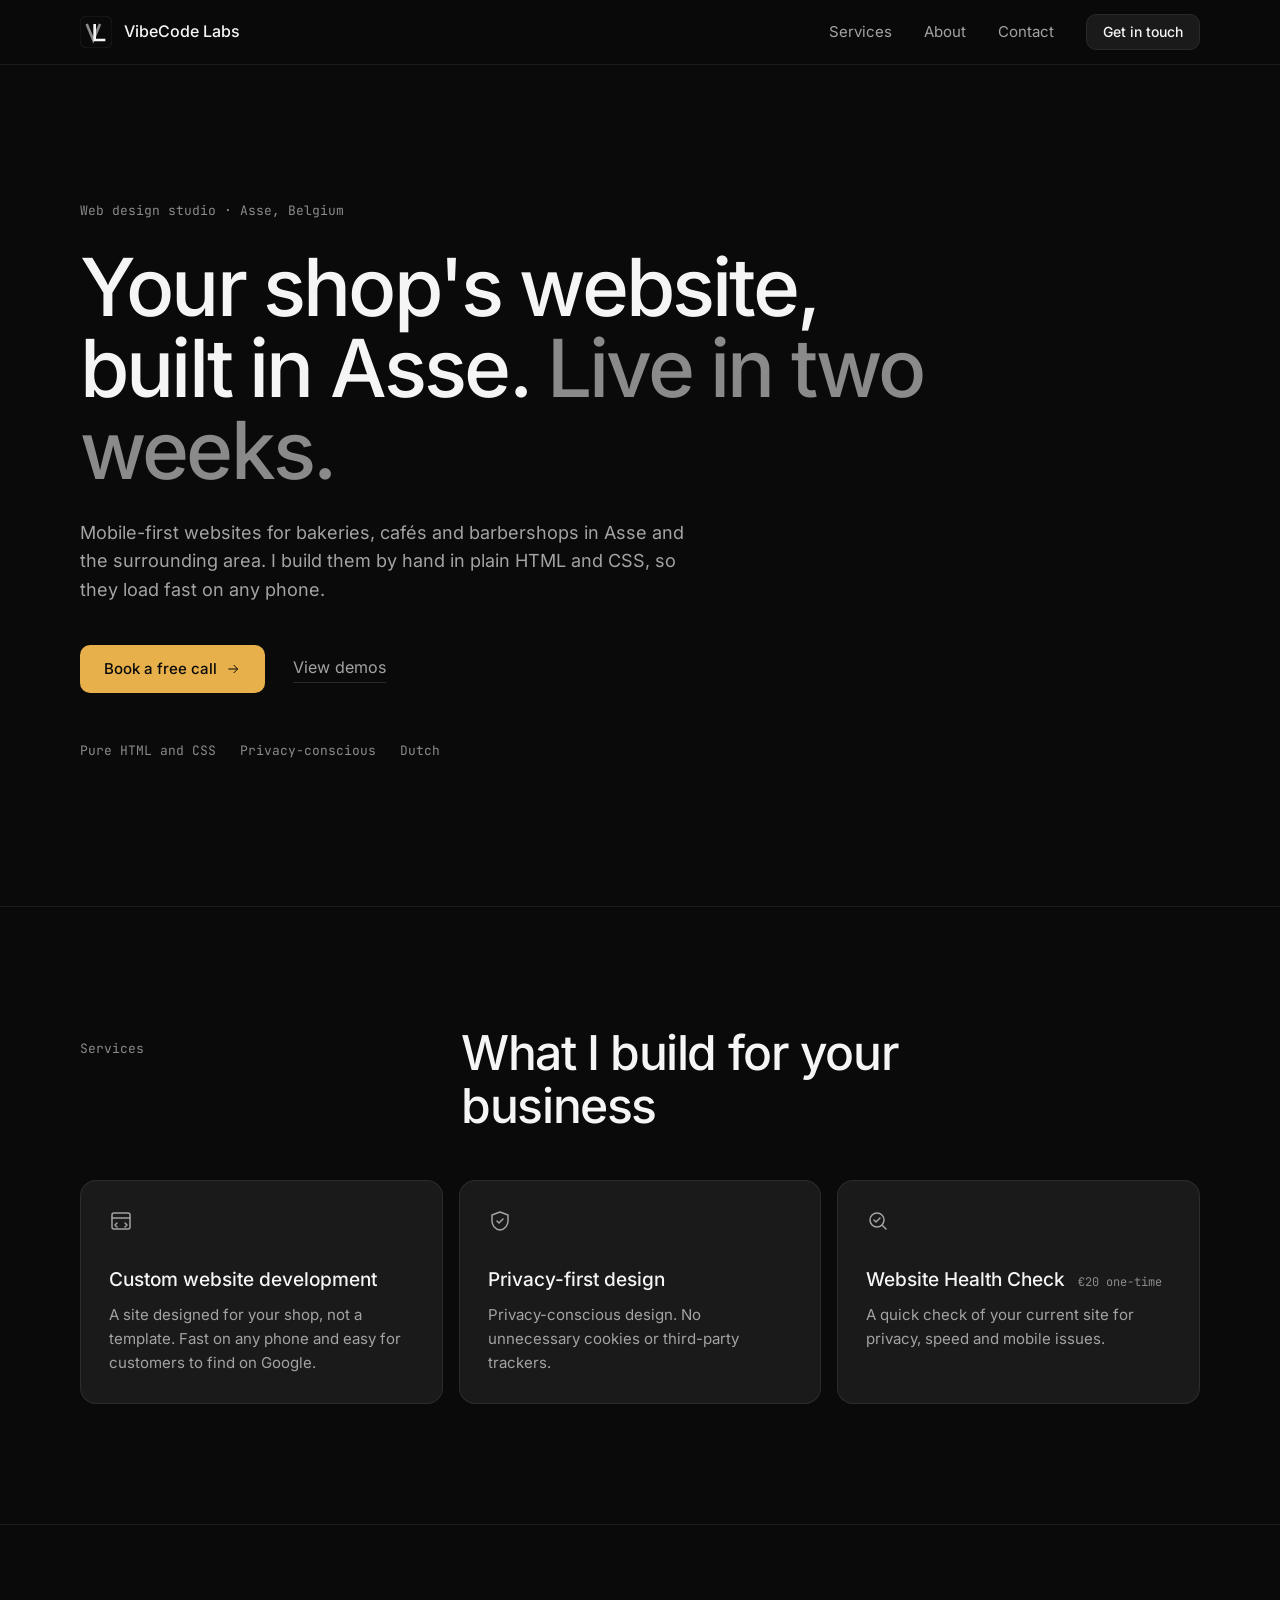
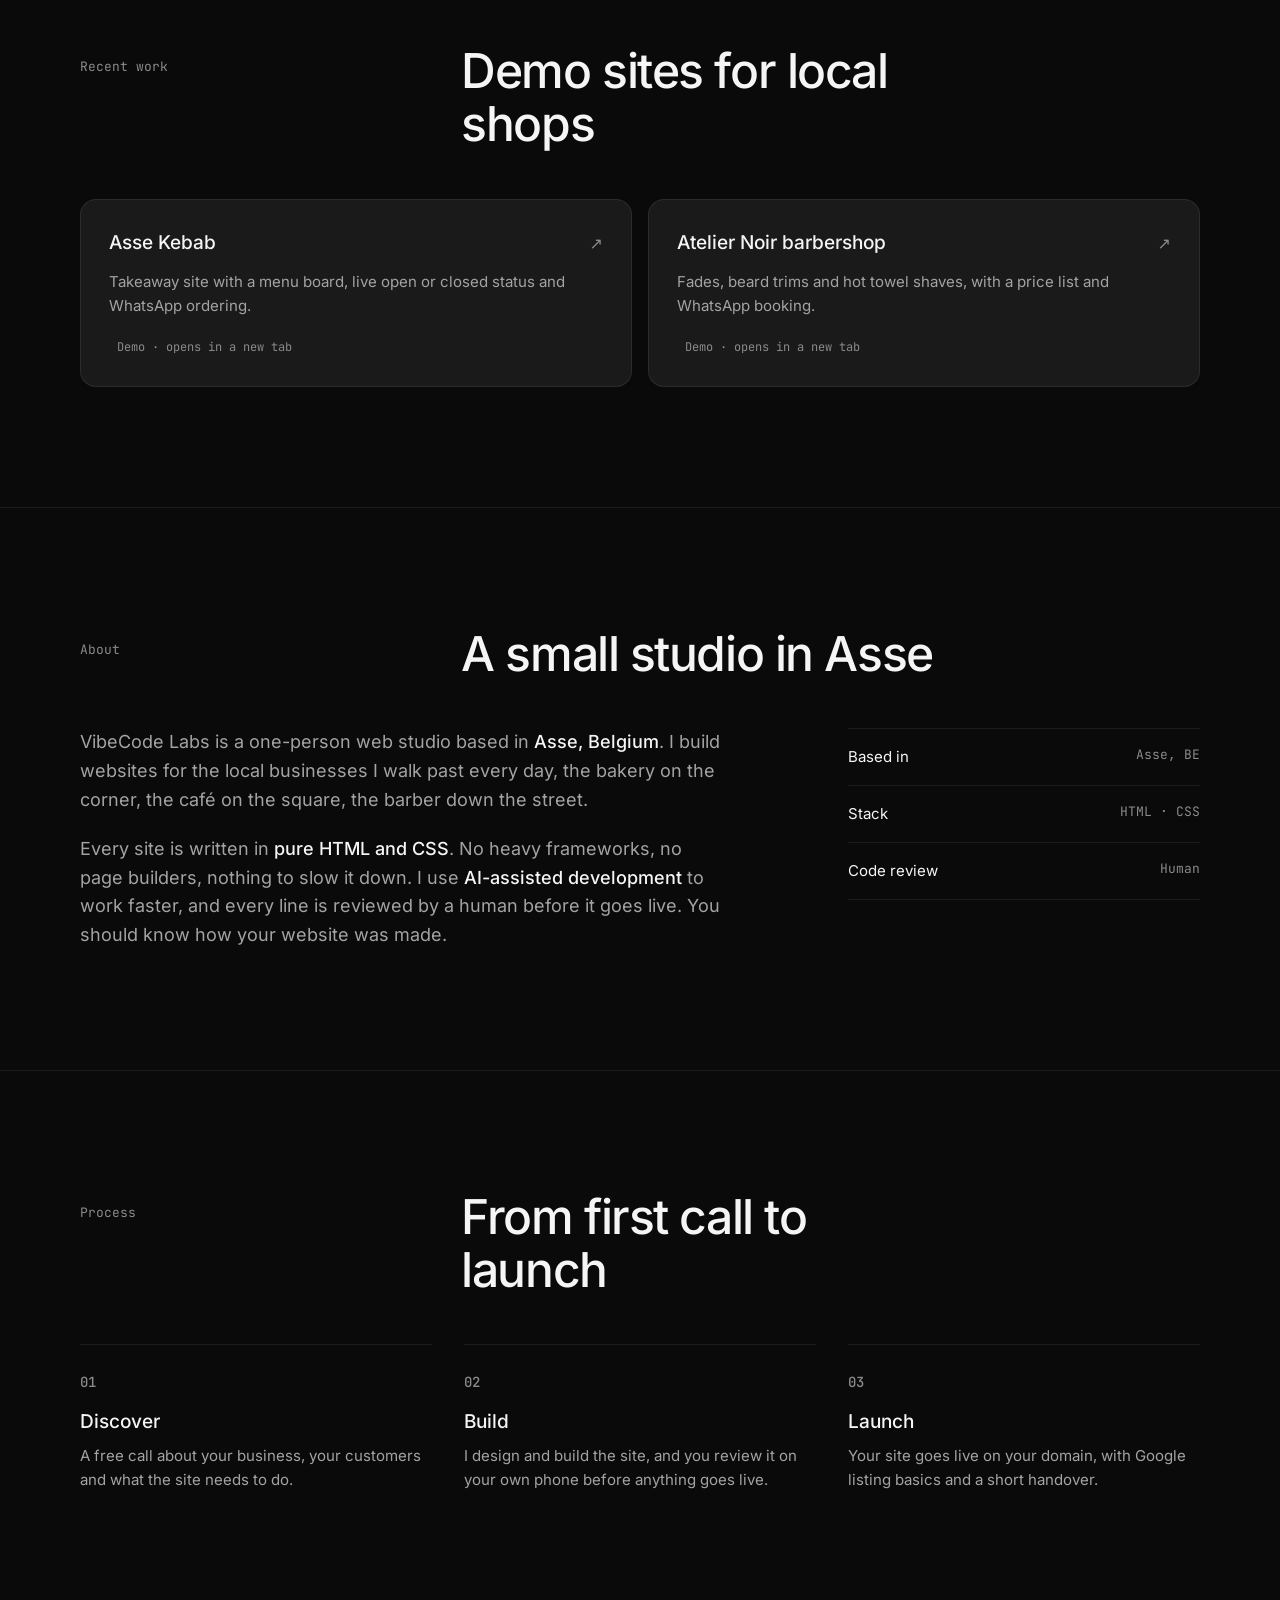
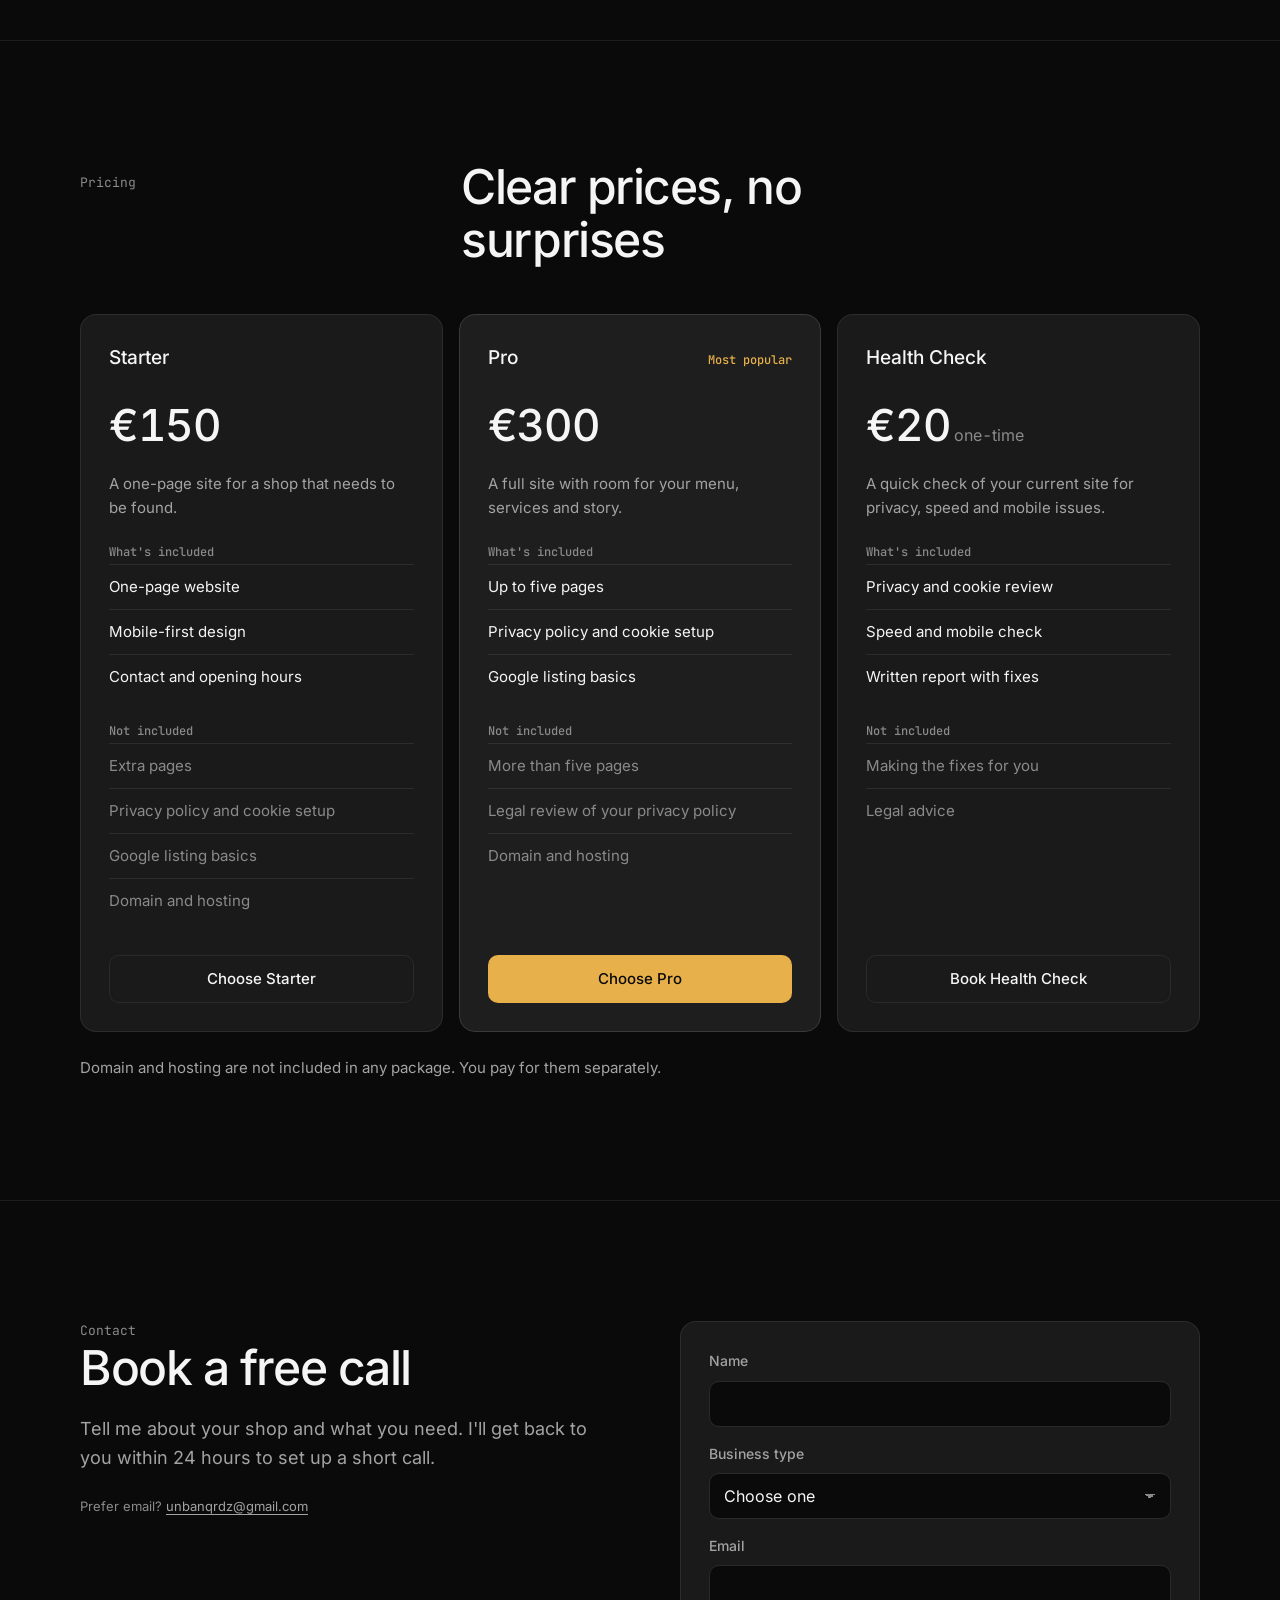
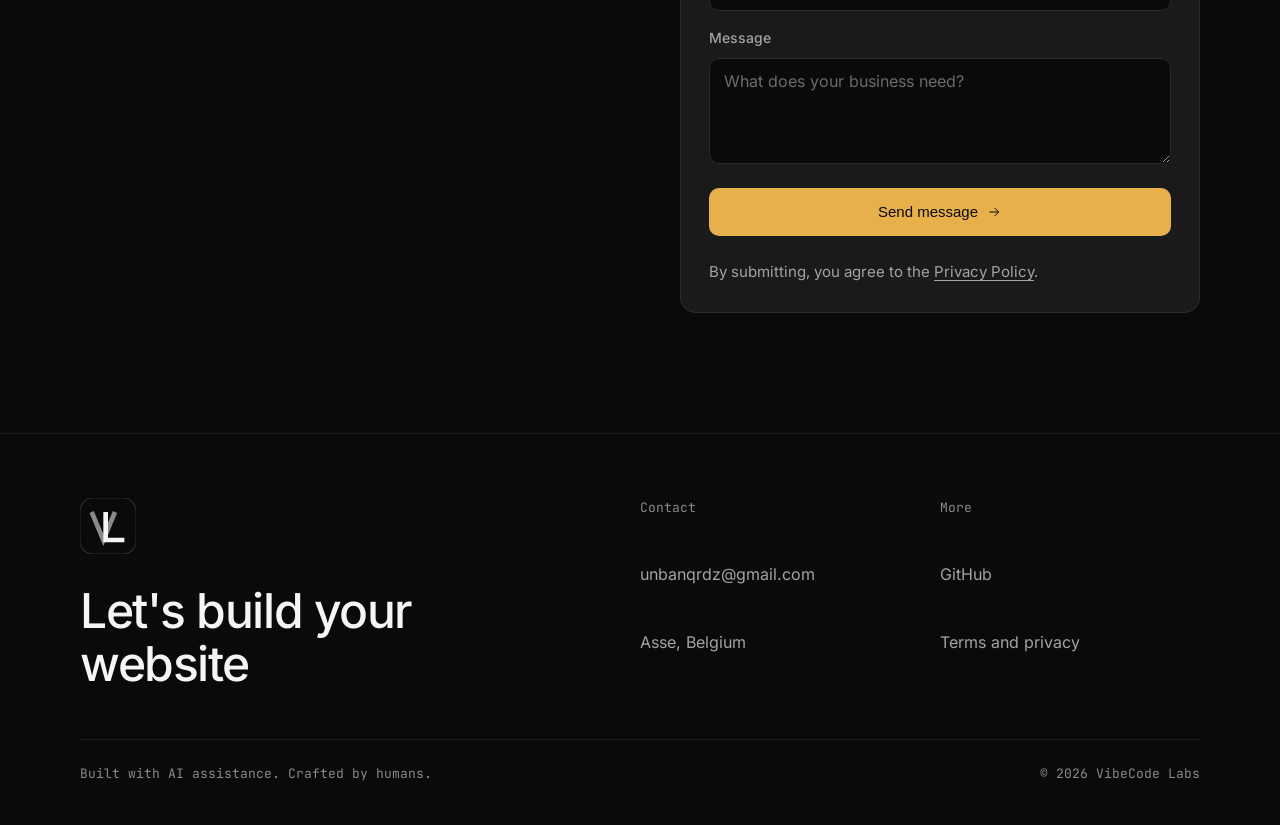
==== index.html @ 53a29058 "feat: included and not-included lists on pricing, rename audit - Starter, Pro and Health Check cards" ====
<!doctype html>
<html lang="en">
<head>
<meta charset="utf-8">
<meta name="viewport" content="width=device-width, initial-scale=1">
<title>VibeCode Labs · Fast websites for local businesses in Asse</title>
<meta name="description" content="Web design studio in Asse, Belgium. Fast, mobile-first, privacy-friendly websites for bakeries, cafés and barbershops.">
<meta property="og:type" content="website">
<meta property="og:title" content="VibeCode Labs · Fast websites for local businesses">
<meta property="og:description" content="Fast, mobile-first websites for local businesses in Asse and the surrounding area.">
<meta property="og:url" content="https://qrdz0.github.io/VibeCode-Labs/">
<meta property="og:locale" content="en_BE">
<meta name="theme-color" content="#0a0a0a">
<link rel="icon" href="data:image/svg+xml,%3Csvg xmlns='http://www.w3.org/2000/svg' viewBox='0 0 48 48'%3E%3Crect width='48' height='48' rx='10' fill='%230a0a0a'/%3E%3Cpath d='M10 12l10 24 10-24' fill='none' stroke='%238a8a8a' stroke-width='4'/%3E%3Cpath d='M22 12v24h16' fill='none' stroke='%23f5f5f5' stroke-width='4'/%3E%3C/svg%3E">
<link rel="preload" href="fonts/inter-latin.woff2" as="font" type="font/woff2" crossorigin>
<style>
/* Self-hosted so no visitor IPs go to Google; both are variable fonts, Latin subset only */
@font-face { font-family: "Inter"; font-weight: 100 900; font-display: swap; src: url(fonts/inter-latin.woff2) format("woff2"); }
@font-face { font-family: "JetBrains Mono"; font-weight: 100 800; font-display: swap; src: url(fonts/jetbrains-mono-latin.woff2) format("woff2"); }
:root {
  --black: #0a0a0a;
  --g1: #1a1a1a;
  --g2: #2a2a2a;
  --text: #f5f5f5;
  --text-2: #a3a3a3;
  --muted: #8a8a8a;
  --line: rgba(245, 245, 245, .08);
  --accent: #e8b04a;
  --ease: cubic-bezier(.2, 0, 0, 1);
  --mono: "JetBrains Mono", ui-monospace, monospace;
}
* { box-sizing: border-box; margin: 0; }
html { scroll-behavior: smooth; scroll-padding-top: 72px; }
body { background: var(--black); color: var(--text); font: 400 16px/1.6 "Inter", system-ui, sans-serif; -webkit-font-smoothing: antialiased; }
a { color: inherit; text-decoration: none; }
:focus-visible { outline: 2px solid var(--accent); outline-offset: 3px; border-radius: 6px; }
.wrap { max-width: 1200px; margin: 0 auto; padding: 0 20px; }
.mono { font-family: var(--mono); font-size: 13px; color: var(--muted); }

/* Nav */
.nav { position: sticky; top: 0; z-index: 10; background: rgba(10,10,10,.85); backdrop-filter: blur(12px); border-bottom: 1px solid var(--line); }
.nav-inner { display: flex; align-items: center; justify-content: space-between; height: 64px; }
.brand { display: flex; align-items: center; gap: 12px; font-weight: 500; }
.nav-links { display: flex; align-items: center; gap: 32px; }
.nav-links a:not(.btn) { display: none; color: var(--text-2); font-size: 15px; transition: color 150ms var(--ease); }
.nav-links a:not(.btn):hover { color: var(--text); }

/* Buttons */
.btn { display: inline-flex; align-items: center; gap: 8px; height: 48px; padding: 0 24px; border-radius: 10px; font-weight: 500; font-size: 15px; transition: background-color 150ms var(--ease), border-color 150ms var(--ease), transform 100ms var(--ease); }
.btn:active { transform: scale(.98); }
.btn-primary { background: var(--accent); color: var(--black); }
.btn-primary:hover { background: #f0c26a; }
.btn-ghost { height: 36px; padding: 0 16px; font-size: 14px; border: 1px solid var(--g2); background: var(--g1); }
.btn-ghost:hover { border-color: #444; }

/* Hero */
.hero { padding: 96px 0 104px; }
.eyebrow { margin-bottom: 24px; }
h1 { font-size: clamp(40px, 7vw, 80px); line-height: 1.02; font-weight: 500; letter-spacing: -.035em; max-width: 17ch; }
h1 span { color: var(--muted); }
.lead { margin: 28px 0 40px; max-width: 34em; font-size: 18px; color: var(--text-2); }
.actions { display: flex; flex-wrap: wrap; align-items: center; gap: 16px 28px; margin-bottom: 48px; }
.link { color: var(--text-2); border-bottom: 1px solid var(--g2); padding-bottom: 2px; transition: color 150ms var(--ease), border-color 150ms var(--ease); }
.link:hover { color: var(--text); border-color: var(--text-2); }
.hero-meta { display: flex; flex-wrap: wrap; gap: 8px 24px; }

/* Contact */
.contact { display: grid; gap: 48px; align-items: start; }
.contact .lead { margin: 20px 0 24px; }
.form { display: grid; gap: 16px; }
/* Spam trap: bots fill it, Formspree drops those submissions */
.hp { position: absolute; left: -9999px; width: 1px; height: 1px; opacity: 0; }
.form-note { font-size: 13px; color: var(--muted); }
.form-note a { color: var(--text-2); text-decoration: underline; text-underline-offset: 3px; }
.form-error { font-size: 14px; color: #f08a80; }
.form-error a { text-decoration: underline; text-underline-offset: 3px; }
.sent { font-size: 18px; font-weight: 500; color: #6fcf8a; }
.sent + p { margin-top: 8px; }
.form label { display: grid; gap: 8px; font-size: 14px; font-weight: 500; color: var(--text-2); }
.form input, .form select, .form textarea { width: 100%; font: 400 16px "Inter", system-ui, sans-serif; color: var(--text); background: var(--black); border: 1px solid var(--g2); border-radius: 10px; padding: 12px 14px; transition: border-color 150ms var(--ease); }
.form textarea { resize: vertical; }
.form select { appearance: none; background-image: linear-gradient(45deg, transparent 50%, var(--muted) 50%), linear-gradient(135deg, var(--muted) 50%, transparent 50%); background-position: calc(100% - 20px) 50%, calc(100% - 15px) 50%; background-size: 5px 5px; background-repeat: no-repeat; }
.form ::placeholder { color: #6b6b6b; }
.form input:focus, .form select:focus, .form textarea:focus { outline: none; border-color: var(--accent); }
.form .btn { justify-content: center; margin-top: 8px; border: 0; cursor: pointer; }

/* Work */
.work { display: grid; gap: 16px; }
.work a { display: grid; gap: 4px; }
.work a:hover .arrow { transform: translate(2px, -2px); }
.work .arrow { transition: transform 150ms var(--ease); color: var(--muted); }
.work-top { display: flex; justify-content: space-between; align-items: baseline; }
.work-meta { margin: 16px 0 0; }
.hero { border-top: 0; }
.foot-title { margin-top: 24px; }

/* Sections */
section { border-top: 1px solid var(--line); }
.section { padding: 88px 0; }
.head { display: grid; gap: 12px; margin-bottom: 48px; }
h2 { font-size: clamp(32px, 5vw, 48px); line-height: 1.1; font-weight: 500; letter-spacing: -.03em; max-width: 16ch; }
h3 { font-size: 19px; font-weight: 500; }

/* Cards */
.grid { display: grid; gap: 16px; }
.card { background: var(--g1); border: 1px solid var(--line); border-radius: 16px; padding: 28px; transition: border-color 200ms var(--ease), background-color 200ms var(--ease); }
.card:not(.form):hover { border-color: var(--g2); background: #1e1e1e; }
.card > svg { color: var(--text-2); margin-bottom: 24px; }
.card p { color: var(--text-2); margin-top: 8px; font-size: 15px; }
.tag { font-family: var(--mono); font-size: 12px; color: var(--muted); margin-left: 8px; font-weight: 400; }

/* About */
.about { display: grid; gap: 32px; }
.about p { color: var(--text-2); font-size: 18px; max-width: 36em; }
.about p + p { margin-top: 20px; }
.about strong { color: var(--text); font-weight: 500; }
.facts { list-style: none; padding: 0; border-top: 1px solid var(--line); align-self: start; }
.facts li { display: flex; justify-content: space-between; gap: 16px; padding: 16px 0; border-bottom: 1px solid var(--line); font-size: 15px; }

/* Process */
.steps { list-style: none; padding: 0; display: grid; gap: 0; counter-reset: s; }
.steps li { counter-increment: s; display: grid; grid-template-columns: 56px 1fr; gap: 16px; padding: 28px 0; border-top: 1px solid var(--line); }
.steps li::before { content: "0" counter(s); font: 500 14px var(--mono); color: var(--muted); padding-top: 4px; }
.steps p { color: var(--text-2); margin-top: 6px; font-size: 15px; }

/* Pricing */
.price { display: flex; flex-direction: column; }
.price .amount { color: var(--text); font-size: 44px; font-weight: 500; letter-spacing: -.03em; margin: 16px 0 4px; font-variant-numeric: tabular-nums; }
.price .amount small { font-size: 16px; font-weight: 400; color: var(--muted); letter-spacing: 0; }
.price ul { list-style: none; padding: 0; margin: 0; }
.price li { padding: 10px 0; border-top: 1px solid var(--line); font-size: 15px; color: var(--text-2); }
.price .list-label { margin: 24px 0 4px; font: 500 12px var(--mono); color: var(--muted); }
.price .inc li { color: var(--text); }
.price .exc { flex: 1; margin-bottom: 32px; }
.price .exc li { color: var(--muted); }
.price-note { margin-top: 24px; font-size: 15px; color: var(--text-2); }
.price .btn { justify-content: center; }
.price.featured { border-color: #3a3a3a; background: #1e1e1e; }
.badge { font: 500 12px var(--mono); color: var(--accent); }
.price-top { display: flex; justify-content: space-between; align-items: baseline; }
.btn-plain { border: 1px solid var(--g2); }
.btn-plain:hover { border-color: #444; }

/* Footer */
footer { border-top: 1px solid var(--line); padding: 64px 0 40px; }
.foot { display: grid; gap: 40px; }
.foot-links { display: grid; gap: 8px; color: var(--text-2); }
.foot-links a:hover { color: var(--text); }
.credit { margin-top: 48px; padding-top: 24px; border-top: 1px solid var(--line); display: flex; flex-wrap: wrap; justify-content: space-between; gap: 8px; }

/* Scroll fade: only hides content when JS is running */
.js .reveal { opacity: 0; transform: translateY(12px); transition: opacity 600ms var(--ease), transform 600ms var(--ease); }
.js .reveal.in { opacity: 1; transform: none; }
@media (prefers-reduced-motion: reduce) {
  html { scroll-behavior: auto; }
  .js .reveal { opacity: 1; transform: none; transition: none; }
}

@media (min-width: 768px) {
  .wrap { padding: 0 40px; }
  .nav-links a:not(.btn) { display: inline; }
  .hero { padding: 136px 0 144px; }
  .section { padding: 120px 0; }
  .head { grid-template-columns: 1fr 2fr; align-items: end; }
  .head .mono { align-self: start; padding-top: 12px; }
  .grid-3 { grid-template-columns: repeat(3, 1fr); }
  .work { grid-template-columns: 1fr 1fr; }
  .about { grid-template-columns: 2fr 1fr; gap: 64px; }
  .steps { grid-template-columns: repeat(3, 1fr); gap: 32px; }
  .steps li { grid-template-columns: 1fr; padding-top: 24px; }
  .foot { grid-template-columns: 2fr 1fr 1fr; }
  .contact { grid-template-columns: 1fr 1fr; gap: 80px; }
}
</style>
<script>document.documentElement.classList.add('js');</script>
</head>
<body>
<svg width="0" height="0" style="position:absolute" aria-hidden="true">
  <!-- VL monogram: grey V, off-white L sharing the V's right stroke base -->
  <symbol id="vl" viewBox="0 0 48 48">
    <rect width="48" height="48" rx="11" fill="#0a0a0a" stroke="#2a2a2a"/>
    <path d="M10 12 20 36 30 12" fill="none" stroke="#8a8a8a" stroke-width="4" stroke-linejoin="miter"/>
    <path d="M22 12V36H38" fill="none" stroke="#f5f5f5" stroke-width="4" stroke-linejoin="miter"/>
  </symbol>
</svg>

<header class="nav">
  <div class="wrap nav-inner">
    <a class="brand" href="#top" aria-label="VibeCode Labs, back to top">
      <svg width="32" height="32" aria-hidden="true"><use href="#vl"/></svg>
      VibeCode Labs
    </a>
    <nav class="nav-links" aria-label="Main">
      <a href="#services">Services</a>
      <a href="#about">About</a>
      <a href="#start">Contact</a>
      <a class="btn btn-ghost" href="#start">Get in touch</a>
    </nav>
  </div>
</header>

<main id="top">
  <section class="hero">
    <div class="wrap">
      <p class="mono eyebrow reveal">Web design studio · Asse, Belgium</p>
      <h1 class="reveal">Your shop's website, built in Asse. <span>Live in two weeks.</span></h1>
      <p class="lead reveal">Mobile-first websites for bakeries, cafés and barbershops in Asse and the surrounding area. I build them by hand in plain HTML and CSS, so they load fast on any phone.</p>
      <div class="actions reveal">
        <a class="btn btn-primary" href="#start">Book a free call
          <svg width="16" height="16" viewBox="0 0 24 24" fill="none" stroke="currentColor" stroke-width="1.5" aria-hidden="true"><path d="M5 12h14M13 6l6 6-6 6"/></svg>
        </a>
        <a class="link" href="#work">View demos</a>
      </div>
      <div class="hero-meta mono reveal">
        <span>Pure HTML and CSS</span><span>Privacy-conscious</span><span>Dutch</span>
      </div>
    </div>
  </section>

  <section id="services" class="section">
    <div class="wrap">
      <div class="head reveal"><p class="mono">Services</p><h2>What I build for your business</h2></div>
      <div class="grid grid-3">
        <article class="card reveal">
          <svg width="24" height="24" viewBox="0 0 24 24" fill="none" stroke="currentColor" stroke-width="1.5" stroke-linecap="round" stroke-linejoin="round" aria-hidden="true"><rect x="3" y="4" width="18" height="16" rx="2"/><path d="M3 9h18M8 14l-2 2 2 2M16 14l2 2-2 2"/></svg>
          <h3>Custom website development</h3>
          <p>A site designed for your shop, not a template. Fast on any phone and easy for customers to find on Google.</p>
        </article>
        <article class="card reveal">
          <svg width="24" height="24" viewBox="0 0 24 24" fill="none" stroke="currentColor" stroke-width="1.5" stroke-linecap="round" stroke-linejoin="round" aria-hidden="true"><path d="M12 3 4 6v6c0 4.5 3.4 8.3 8 9 4.6-.7 8-4.5 8-9V6l-8-3Z"/><path d="m9 12 2 2 4-4"/></svg>
          <h3>Privacy-first design</h3>
          <p>Privacy-conscious design. No unnecessary cookies or third-party trackers.</p>
        </article>
        <article class="card reveal">
          <svg width="24" height="24" viewBox="0 0 24 24" fill="none" stroke="currentColor" stroke-width="1.5" stroke-linecap="round" stroke-linejoin="round" aria-hidden="true"><circle cx="11" cy="11" r="7"/><path d="m20 20-4-4M8 11l2 2 4-4"/></svg>
          <h3>Website Health Check <span class="tag">€20 one-time</span></h3>
          <p>A quick check of your current site for privacy, speed and mobile issues.</p>
        </article>
      </div>
    </div>
  </section>

  <section id="work" class="section">
    <div class="wrap">
      <div class="head reveal"><p class="mono">Recent work</p><h2>Demo sites for local shops</h2></div>
      <div class="work">
        <a class="card reveal" href="demos/Asse-Kebab/" target="_blank" rel="noopener">
          <div class="work-top"><h3>Asse Kebab</h3><span class="arrow" aria-hidden="true">↗</span></div>
          <p>Takeaway site with a menu board, live open or closed status and WhatsApp ordering.</p>
          <span class="tag work-meta">Demo · opens in a new tab</span>
        </a>
        <a class="card reveal" href="demos/Demo-Barbershop/" target="_blank" rel="noopener">
          <div class="work-top"><h3>Atelier Noir barbershop</h3><span class="arrow" aria-hidden="true">↗</span></div>
          <p>Fades, beard trims and hot towel shaves, with a price list and WhatsApp booking.</p>
          <span class="tag work-meta">Demo · opens in a new tab</span>
        </a>
      </div>
    </div>
  </section>

  <section id="about" class="section">
    <div class="wrap">
      <div class="head reveal"><p class="mono">About</p><h2>A small studio in Asse</h2></div>
      <div class="about">
        <div class="reveal">
          <p>VibeCode Labs is a one-person web studio based in <strong>Asse, Belgium</strong>. I build websites for the local businesses I walk past every day, the bakery on the corner, the café on the square, the barber down the street.</p>
          <p>Every site is written in <strong>pure HTML and CSS</strong>. No heavy frameworks, no page builders, nothing to slow it down. I use <strong>AI-assisted development</strong> to work faster, and every line is reviewed by a human before it goes live. You should know how your website was made.</p>
        </div>
        <ul class="facts reveal">
          <li><span>Based in</span><span class="mono">Asse, BE</span></li>
          <li><span>Stack</span><span class="mono">HTML · CSS</span></li>
          <li><span>Code review</span><span class="mono">Human</span></li>
        </ul>
      </div>
    </div>
  </section>

  <section class="section">
    <div class="wrap">
      <div class="head reveal"><p class="mono">Process</p><h2>From first call to launch</h2></div>
      <ol class="steps">
        <li class="reveal"><div><h3>Discover</h3><p>A free call about your business, your customers and what the site needs to do.</p></div></li>
        <li class="reveal"><div><h3>Build</h3><p>I design and build the site, and you review it on your own phone before anything goes live.</p></div></li>
        <li class="reveal"><div><h3>Launch</h3><p>Your site goes live on your domain, with Google listing basics and a short handover.</p></div></li>
      </ol>
    </div>
  </section>

  <section class="section">
    <div class="wrap">
      <div class="head reveal"><p class="mono">Pricing</p><h2>Clear prices, no surprises</h2></div>
      <div class="grid grid-3">
        <article class="card price reveal">
          <h3>Starter</h3>
          <p class="amount">€150</p>
          <p>A one-page site for a shop that needs to be found.</p>
          <p class="list-label">What's included</p>
          <ul class="inc"><li>One-page website</li><li>Mobile-first design</li><li>Contact and opening hours</li></ul>
          <p class="list-label">Not included</p>
          <ul class="exc"><li>Extra pages</li><li>Privacy policy and cookie setup</li><li>Google listing basics</li><li>Domain and hosting</li></ul>
          <a class="btn btn-plain" href="#start">Choose Starter</a>
        </article>
        <article class="card price featured reveal">
          <div class="price-top"><h3>Pro</h3><span class="badge">Most popular</span></div>
          <p class="amount">€300</p>
          <p>A full site with room for your menu, services and story.</p>
          <p class="list-label">What's included</p>
          <ul class="inc"><li>Up to five pages</li><li>Privacy policy and cookie setup</li><li>Google listing basics</li></ul>
          <p class="list-label">Not included</p>
          <ul class="exc"><li>More than five pages</li><li>Legal review of your privacy policy</li><li>Domain and hosting</li></ul>
          <a class="btn btn-primary" href="#start">Choose Pro</a>
        </article>
        <article class="card price reveal">
          <h3>Health Check</h3>
          <p class="amount">€20<small> one-time</small></p>
          <p>A quick check of your current site for privacy, speed and mobile issues.</p>
          <p class="list-label">What's included</p>
          <ul class="inc"><li>Privacy and cookie review</li><li>Speed and mobile check</li><li>Written report with fixes</li></ul>
          <p class="list-label">Not included</p>
          <ul class="exc"><li>Making the fixes for you</li><li>Legal advice</li></ul>
          <a class="btn btn-plain" href="#start">Book Health Check</a>
        </article>
      </div>
      <p class="price-note reveal">Domain and hosting are not included in any package. You pay for them separately.</p>
    </div>
  </section>

  <section id="start" class="section">
    <div class="wrap contact">
      <div class="reveal">
        <p class="mono">Contact</p>
        <h2>Book a free call</h2>
        <p class="lead">Tell me about your shop and what you need. I'll get back to you within 24 hours to set up a short call.</p>
        <p class="form-note">Prefer email? <a href="mailto:unbanqrdz@gmail.com">unbanqrdz@gmail.com</a></p>
      </div>
      <div class="card reveal" id="form-box" aria-live="polite">
        <form class="form" id="contact-form" action="https://formspree.io/f/xvkapzny" method="POST">
          <label>Name<input name="name" required autocomplete="name"></label>
          <label>Business type
            <select name="business_type" required>
              <option value="" disabled selected>Choose one</option>
              <option>Bakery</option><option>Café or restaurant</option><option>Barbershop or salon</option><option>Shop</option><option>Other</option>
            </select>
          </label>
          <label>Email<input type="email" name="email" required autocomplete="email"></label>
          <label>Message<textarea name="message" rows="4" required placeholder="What does your business need?"></textarea></label>
          <input type="text" name="_gotcha" class="hp" tabindex="-1" autocomplete="off" aria-hidden="true">
          <input type="hidden" name="_subject" value="New enquiry from the VibeCode Labs site">
          <p class="form-error" id="form-error" hidden></p>
          <button class="btn btn-primary" type="submit">Send message
            <svg width="16" height="16" viewBox="0 0 24 24" fill="none" stroke="currentColor" stroke-width="1.5" aria-hidden="true"><path d="M5 12h14M13 6l6 6-6 6"/></svg>
          </button>
          <p class="form-note">By submitting, you agree to the <a href="terms.html#privacy">Privacy Policy</a>.</p>
        </form>
      </div>
    </div>
  </section>
</main>

<footer id="contact">
  <div class="wrap">
    <div class="foot">
      <div>
        <svg width="56" height="56" aria-hidden="true"><use href="#vl"/></svg>
        <h2 class="foot-title">Let's build your website</h2>
      </div>
      <div class="foot-links">
        <span class="mono">Contact</span>
        <a href="mailto:unbanqrdz@gmail.com">unbanqrdz@gmail.com</a>
        <span>Asse, Belgium</span>
      </div>
      <div class="foot-links">
        <span class="mono">More</span>
        <a href="https://github.com/qrdz0">GitHub</a>
        <a href="terms.html">Terms and privacy</a>
      </div>
    </div>
    <div class="credit mono">
      <span>Built with AI assistance. Crafted by humans.</span>
      <span>© 2026 VibeCode Labs</span>
    </div>
  </div>
</footer>

<script>
const io = new IntersectionObserver(es => es.forEach(e => {
  if (e.isIntersecting) { e.target.classList.add('in'); io.unobserve(e.target); }
}), { rootMargin: '0px 0px -8% 0px' });
document.querySelectorAll('.reveal').forEach(el => io.observe(el));

// Send via fetch so the visitor stays on the page; without JS the form still posts to Formspree normally
const form = document.getElementById('contact-form'), err = document.getElementById('form-error');
form.addEventListener('submit', async e => {
  e.preventDefault();
  const btn = form.querySelector('button');
  btn.disabled = true; err.hidden = true;
  try {
    const res = await fetch(form.action, { method: 'POST', body: new FormData(form), headers: { Accept: 'application/json' } });
    if (!res.ok) throw new Error();
    document.getElementById('form-box').innerHTML = '<p class="sent">Message sent successfully</p><p class="form-note">Thanks. I\'ll get back to you within 24 hours.</p>';
  } catch {
    err.innerHTML = 'Sending failed. Please try again or email <a href="mailto:unbanqrdz@gmail.com">unbanqrdz@gmail.com</a>.';
    err.hidden = false; btn.disabled = false;
  }
});
</script>
</body>
</html>
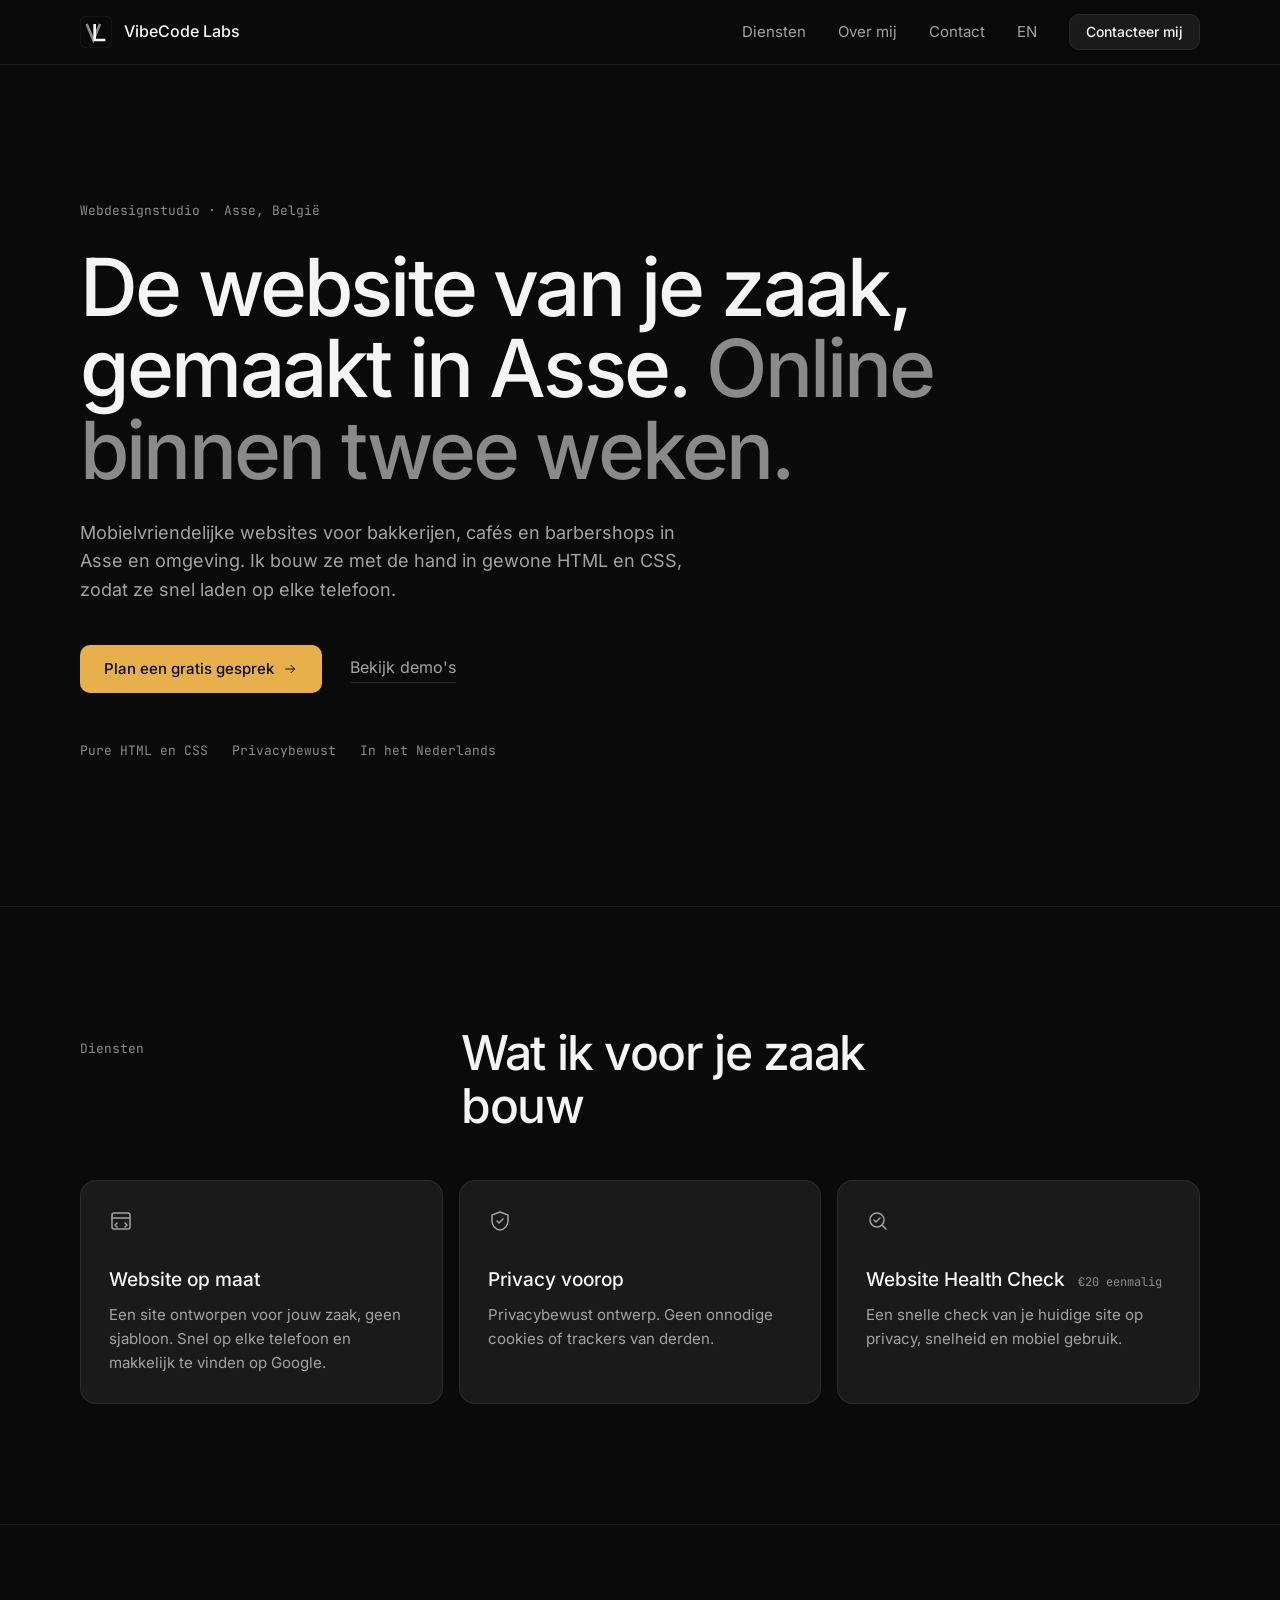
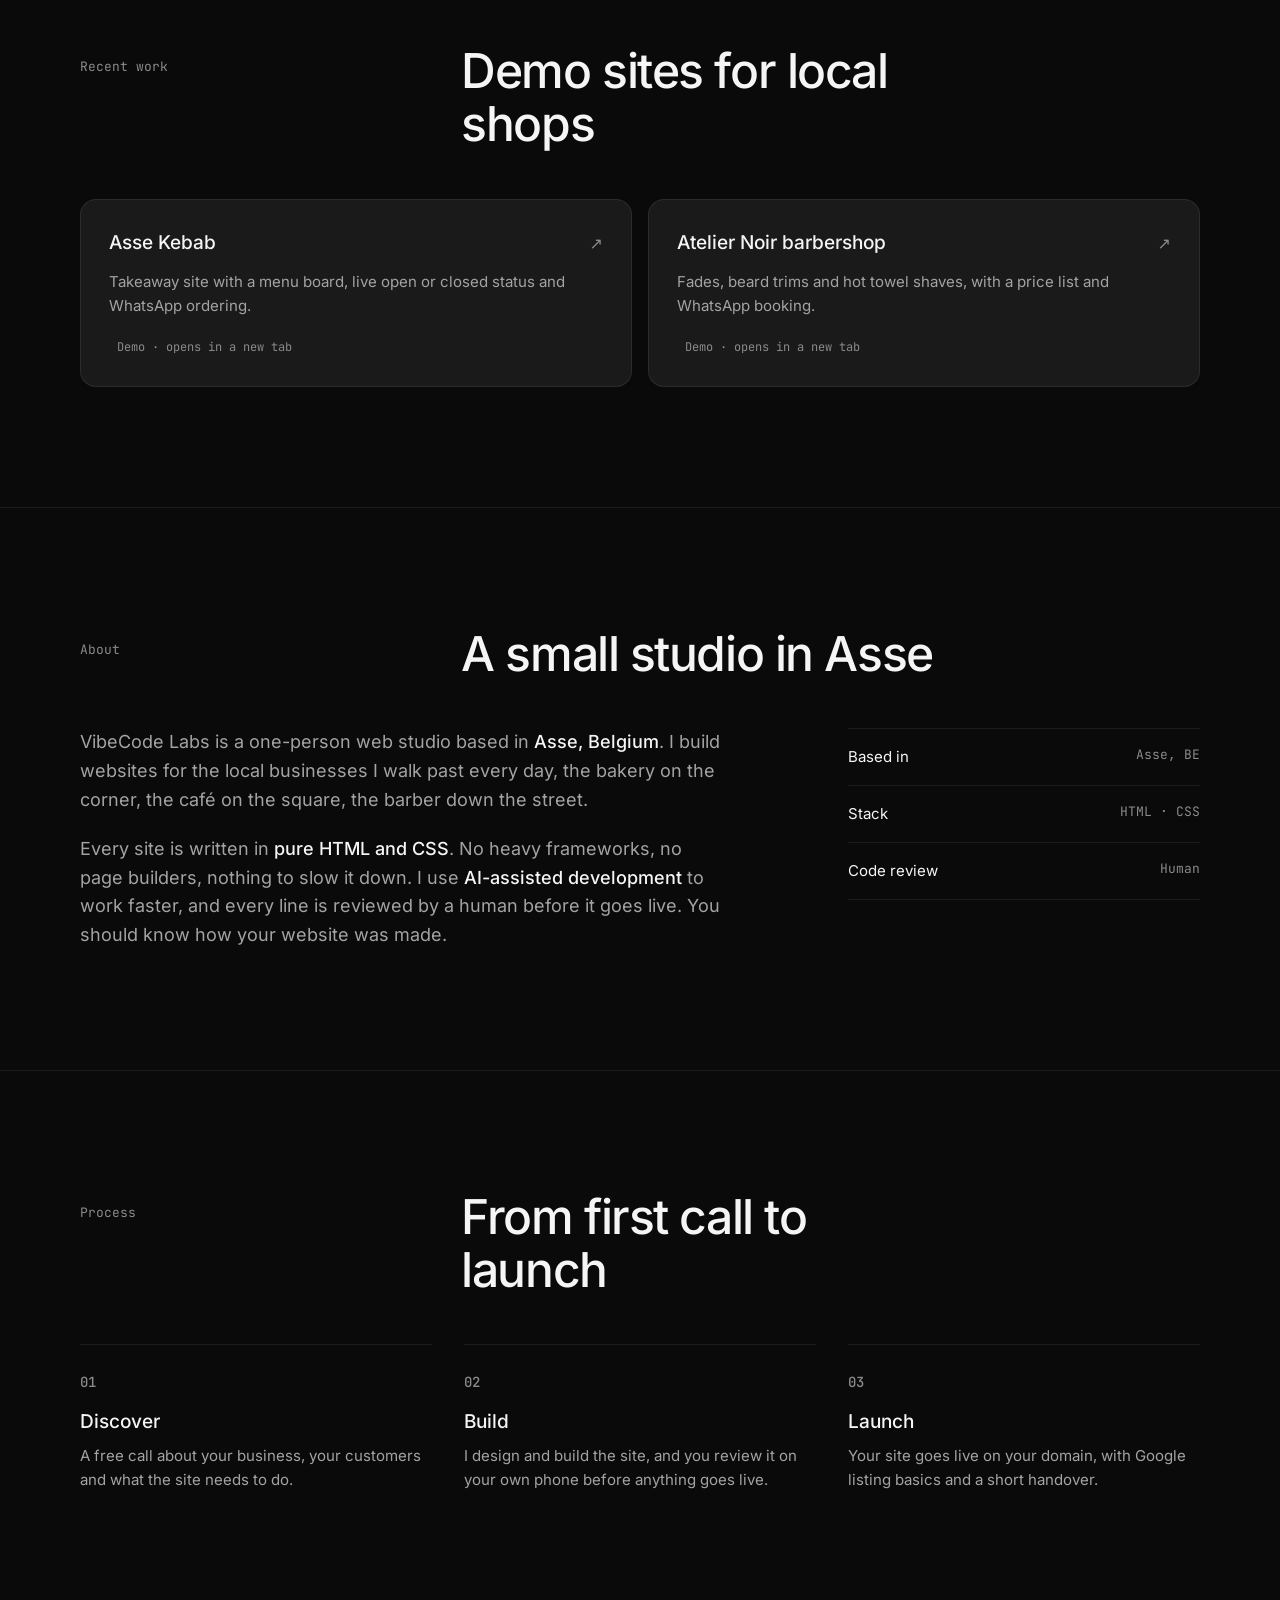
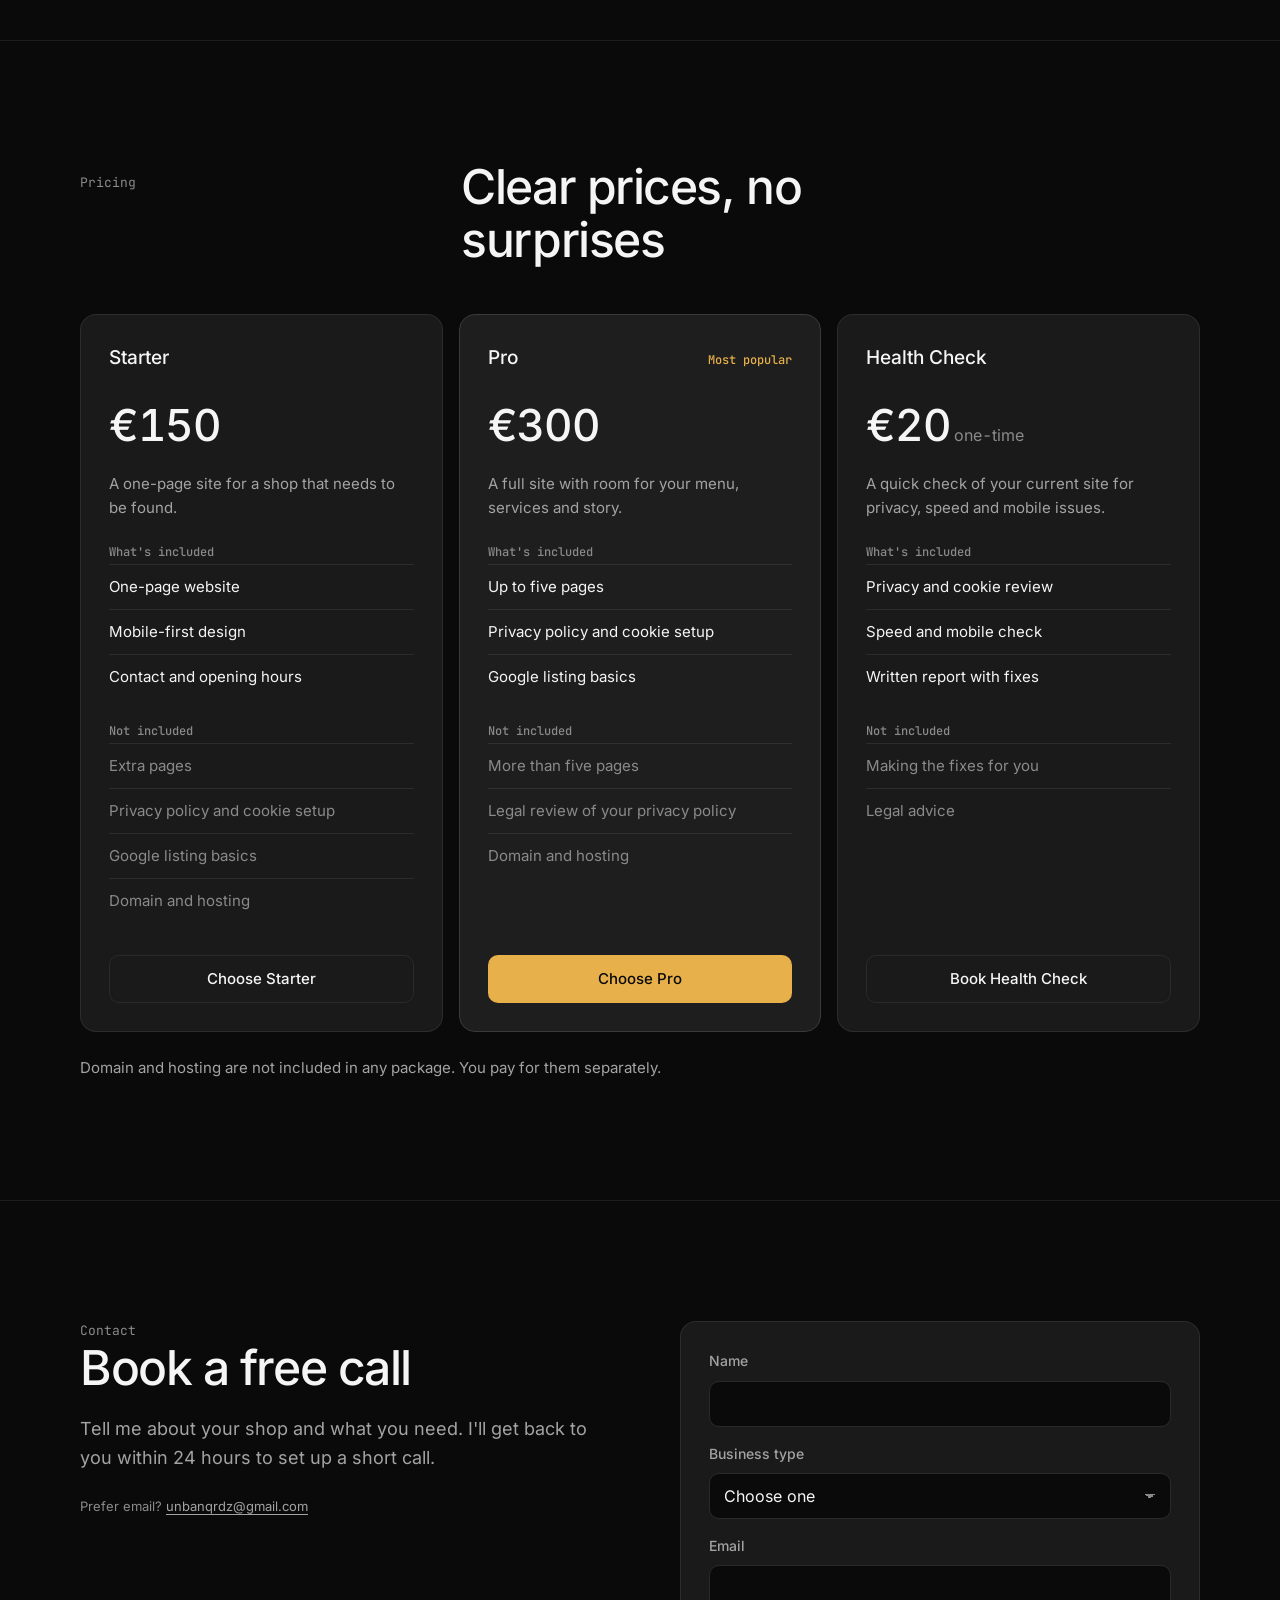
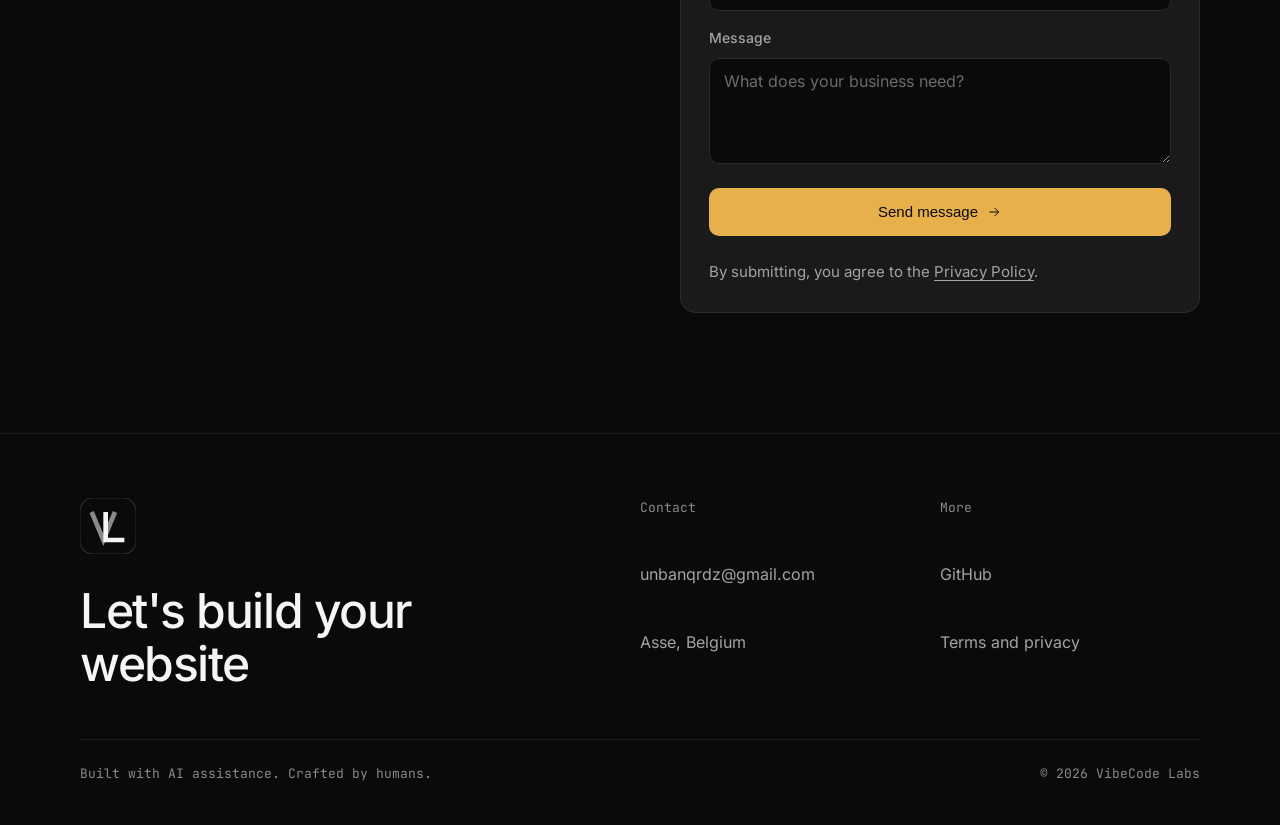
==== commit fb96a14b: "feat: Dutch (nl-BE) nav, hero and services with English fallback - <html lang="nl-BE">; Dutch shows " ====
--- a/index.html
+++ b/index.html
@@ -1,5 +1,5 @@
 <!doctype html>
-<html lang="en">
+<html lang="nl-BE">
 <head>
 <meta charset="utf-8">
 <meta name="viewport" content="width=device-width, initial-scale=1">
@@ -41,9 +41,15 @@
 .nav { position: sticky; top: 0; z-index: 10; background: rgba(10,10,10,.85); backdrop-filter: blur(12px); border-bottom: 1px solid var(--line); }
 .nav-inner { display: flex; align-items: center; justify-content: space-between; height: 64px; }
 .brand { display: flex; align-items: center; gap: 12px; font-weight: 500; }
-.nav-links { display: flex; align-items: center; gap: 32px; }
+.nav-links { display: flex; align-items: center; gap: 16px; }
+.brand, .nav-links .btn { white-space: nowrap; }
 .nav-links a:not(.btn) { display: none; color: var(--text-2); font-size: 15px; transition: color 150ms var(--ease); }
 .nav-links a:not(.btn):hover { color: var(--text); }
+
+/* Language: Dutch first, English as fallback. Only the .t-nl/.t-en pairs switch */
+html[lang="en"] .t-nl, html[lang="nl-BE"] .t-en { display: none; }
+.lang-switch { background: none; border: 0; padding: 0; font: inherit; font-size: 15px; color: var(--text-2); cursor: pointer; transition: color 150ms var(--ease); }
+.lang-switch:hover { color: var(--text); }
 
 /* Buttons */
 .btn { display: inline-flex; align-items: center; gap: 8px; height: 48px; padding: 0 24px; border-radius: 10px; font-weight: 500; font-size: 15px; transition: background-color 150ms var(--ease), border-color 150ms var(--ease), transform 100ms var(--ease); }
@@ -57,7 +63,7 @@
 .hero { padding: 96px 0 104px; }
 .eyebrow { margin-bottom: 24px; }
 h1 { font-size: clamp(40px, 7vw, 80px); line-height: 1.02; font-weight: 500; letter-spacing: -.035em; max-width: 17ch; }
-h1 span { color: var(--muted); }
+h1 .dim { color: var(--muted); }
 .lead { margin: 28px 0 40px; max-width: 34em; font-size: 18px; color: var(--text-2); }
 .actions { display: flex; flex-wrap: wrap; align-items: center; gap: 16px 28px; margin-bottom: 48px; }
 .link { color: var(--text-2); border-bottom: 1px solid var(--g2); padding-bottom: 2px; transition: color 150ms var(--ease), border-color 150ms var(--ease); }
@@ -159,6 +165,7 @@
 @media (min-width: 768px) {
   .wrap { padding: 0 40px; }
   .nav-links a:not(.btn) { display: inline; }
+  .nav-links { gap: 32px; }
   .hero { padding: 136px 0 144px; }
   .section { padding: 120px 0; }
   .head { grid-template-columns: 1fr 2fr; align-items: end; }
@@ -172,7 +179,11 @@
   .contact { grid-template-columns: 1fr 1fr; gap: 80px; }
 }
 </style>
-<script>document.documentElement.classList.add('js');</script>
+<script>
+document.documentElement.classList.add('js');
+// Restore the visitor's language choice before first paint; storage can be blocked, so ignore errors
+try { if (localStorage.getItem('lang') === 'en') document.documentElement.lang = 'en'; } catch (e) {}
+</script>
 </head>
 <body>
 <svg width="0" height="0" style="position:absolute" aria-hidden="true">
@@ -186,15 +197,16 @@
 
 <header class="nav">
   <div class="wrap nav-inner">
-    <a class="brand" href="#top" aria-label="VibeCode Labs, back to top">
+    <a class="brand" href="#top" aria-label="VibeCode Labs, naar boven">
       <svg width="32" height="32" aria-hidden="true"><use href="#vl"/></svg>
       VibeCode Labs
     </a>
-    <nav class="nav-links" aria-label="Main">
-      <a href="#services">Services</a>
-      <a href="#about">About</a>
+    <nav class="nav-links" aria-label="Hoofdmenu">
+      <a href="#services"><span class="t-nl">Diensten</span><span class="t-en" lang="en">Services</span></a>
+      <a href="#about"><span class="t-nl">Over mij</span><span class="t-en" lang="en">About</span></a>
       <a href="#start">Contact</a>
-      <a class="btn btn-ghost" href="#start">Get in touch</a>
+      <button class="lang-switch" id="lang-switch" type="button" hidden><span class="t-nl" lang="en" aria-label="Switch to English">EN</span><span class="t-en" lang="nl-BE" aria-label="Schakel naar Nederlands">NL</span></button>
+      <a class="btn btn-ghost" href="#start"><span class="t-nl">Contacteer mij</span><span class="t-en" lang="en">Get in touch</span></a>
     </nav>
   </div>
 </header>
@@ -202,45 +214,47 @@
 <main id="top">
   <section class="hero">
     <div class="wrap">
-      <p class="mono eyebrow reveal">Web design studio · Asse, Belgium</p>
-      <h1 class="reveal">Your shop's website, built in Asse. <span>Live in two weeks.</span></h1>
-      <p class="lead reveal">Mobile-first websites for bakeries, cafés and barbershops in Asse and the surrounding area. I build them by hand in plain HTML and CSS, so they load fast on any phone.</p>
+      <p class="mono eyebrow reveal"><span class="t-nl">Webdesignstudio · Asse, België</span><span class="t-en" lang="en">Web design studio · Asse, Belgium</span></p>
+      <h1 class="reveal"><span class="t-nl">De website van je zaak, gemaakt in Asse. <span class="dim">Online binnen twee weken.</span></span><span class="t-en" lang="en">Your shop's website, built in Asse. <span class="dim">Live in two weeks.</span></span></h1>
+      <p class="lead reveal"><span class="t-nl">Mobielvriendelijke websites voor bakkerijen, cafés en barbershops in Asse en omgeving. Ik bouw ze met de hand in gewone HTML en CSS, zodat ze snel laden op elke telefoon.</span><span class="t-en" lang="en">Mobile-first websites for bakeries, cafés and barbershops in Asse and the surrounding area. I build them by hand in plain HTML and CSS, so they load fast on any phone.</span></p>
       <div class="actions reveal">
-        <a class="btn btn-primary" href="#start">Book a free call
+        <a class="btn btn-primary" href="#start"><span class="t-nl">Plan een gratis gesprek</span><span class="t-en" lang="en">Book a free call</span>
           <svg width="16" height="16" viewBox="0 0 24 24" fill="none" stroke="currentColor" stroke-width="1.5" aria-hidden="true"><path d="M5 12h14M13 6l6 6-6 6"/></svg>
         </a>
-        <a class="link" href="#work">View demos</a>
+        <a class="link" href="#work"><span class="t-nl">Bekijk demo's</span><span class="t-en" lang="en">View demos</span></a>
       </div>
       <div class="hero-meta mono reveal">
-        <span>Pure HTML and CSS</span><span>Privacy-conscious</span><span>Dutch</span>
+        <span class="t-nl">Pure HTML en CSS</span><span class="t-en" lang="en">Pure HTML and CSS</span>
+        <span class="t-nl">Privacybewust</span><span class="t-en" lang="en">Privacy-conscious</span>
+        <span class="t-nl">In het Nederlands</span><span class="t-en" lang="en">Service in Dutch</span>
       </div>
     </div>
   </section>
 
   <section id="services" class="section">
     <div class="wrap">
-      <div class="head reveal"><p class="mono">Services</p><h2>What I build for your business</h2></div>
+      <div class="head reveal"><p class="mono"><span class="t-nl">Diensten</span><span class="t-en" lang="en">Services</span></p><h2><span class="t-nl">Wat ik voor je zaak bouw</span><span class="t-en" lang="en">What I build for your business</span></h2></div>
       <div class="grid grid-3">
         <article class="card reveal">
           <svg width="24" height="24" viewBox="0 0 24 24" fill="none" stroke="currentColor" stroke-width="1.5" stroke-linecap="round" stroke-linejoin="round" aria-hidden="true"><rect x="3" y="4" width="18" height="16" rx="2"/><path d="M3 9h18M8 14l-2 2 2 2M16 14l2 2-2 2"/></svg>
-          <h3>Custom website development</h3>
-          <p>A site designed for your shop, not a template. Fast on any phone and easy for customers to find on Google.</p>
+          <h3><span class="t-nl">Website op maat</span><span class="t-en" lang="en">Custom website development</span></h3>
+          <p><span class="t-nl">Een site ontworpen voor jouw zaak, geen sjabloon. Snel op elke telefoon en makkelijk te vinden op Google.</span><span class="t-en" lang="en">A site designed for your shop, not a template. Fast on any phone and easy for customers to find on Google.</span></p>
         </article>
         <article class="card reveal">
           <svg width="24" height="24" viewBox="0 0 24 24" fill="none" stroke="currentColor" stroke-width="1.5" stroke-linecap="round" stroke-linejoin="round" aria-hidden="true"><path d="M12 3 4 6v6c0 4.5 3.4 8.3 8 9 4.6-.7 8-4.5 8-9V6l-8-3Z"/><path d="m9 12 2 2 4-4"/></svg>
-          <h3>Privacy-first design</h3>
-          <p>Privacy-conscious design. No unnecessary cookies or third-party trackers.</p>
+          <h3><span class="t-nl">Privacy voorop</span><span class="t-en" lang="en">Privacy-first design</span></h3>
+          <p><span class="t-nl">Privacybewust ontwerp. Geen onnodige cookies of trackers van derden.</span><span class="t-en" lang="en">Privacy-conscious design. No unnecessary cookies or third-party trackers.</span></p>
         </article>
         <article class="card reveal">
           <svg width="24" height="24" viewBox="0 0 24 24" fill="none" stroke="currentColor" stroke-width="1.5" stroke-linecap="round" stroke-linejoin="round" aria-hidden="true"><circle cx="11" cy="11" r="7"/><path d="m20 20-4-4M8 11l2 2 4-4"/></svg>
-          <h3>Website Health Check <span class="tag">€20 one-time</span></h3>
-          <p>A quick check of your current site for privacy, speed and mobile issues.</p>
-        </article>
-      </div>
-    </div>
-  </section>
-
-  <section id="work" class="section">
+          <h3>Website Health Check <span class="tag"><span class="t-nl">€20 eenmalig</span><span class="t-en" lang="en">€20 one-time</span></span></h3>
+          <p><span class="t-nl">Een snelle check van je huidige site op privacy, snelheid en mobiel gebruik.</span><span class="t-en" lang="en">A quick check of your current site for privacy, speed and mobile issues.</span></p>
+        </article>
+      </div>
+    </div>
+  </section>
+
+  <section lang="en" id="work" class="section">
     <div class="wrap">
       <div class="head reveal"><p class="mono">Recent work</p><h2>Demo sites for local shops</h2></div>
       <div class="work">
@@ -258,7 +272,7 @@
     </div>
   </section>
 
-  <section id="about" class="section">
+  <section lang="en" id="about" class="section">
     <div class="wrap">
       <div class="head reveal"><p class="mono">About</p><h2>A small studio in Asse</h2></div>
       <div class="about">
@@ -275,7 +289,7 @@
     </div>
   </section>
 
-  <section class="section">
+  <section lang="en" class="section">
     <div class="wrap">
       <div class="head reveal"><p class="mono">Process</p><h2>From first call to launch</h2></div>
       <ol class="steps">
@@ -286,7 +300,7 @@
     </div>
   </section>
 
-  <section class="section">
+  <section lang="en" class="section">
     <div class="wrap">
       <div class="head reveal"><p class="mono">Pricing</p><h2>Clear prices, no surprises</h2></div>
       <div class="grid grid-3">
@@ -325,7 +339,7 @@
     </div>
   </section>
 
-  <section id="start" class="section">
+  <section lang="en" id="start" class="section">
     <div class="wrap contact">
       <div class="reveal">
         <p class="mono">Contact</p>
@@ -357,7 +371,7 @@
   </section>
 </main>
 
-<footer id="contact">
+<footer id="contact" lang="en">
   <div class="wrap">
     <div class="foot">
       <div>
@@ -387,6 +401,15 @@
   if (e.isIntersecting) { e.target.classList.add('in'); io.unobserve(e.target); }
 }), { rootMargin: '0px 0px -8% 0px' });
 document.querySelectorAll('.reveal').forEach(el => io.observe(el));
+
+// NL/EN switch
+const sw = document.getElementById('lang-switch');
+sw.hidden = false;
+sw.addEventListener('click', () => {
+  const next = document.documentElement.lang === 'en' ? 'nl-BE' : 'en';
+  document.documentElement.lang = next;
+  try { localStorage.setItem('lang', next === 'en' ? 'en' : 'nl'); } catch (e) {}
+});
 
 // Send via fetch so the visitor stays on the page; without JS the form still posts to Formspree normally
 const form = document.getElementById('contact-form'), err = document.getElementById('form-error');
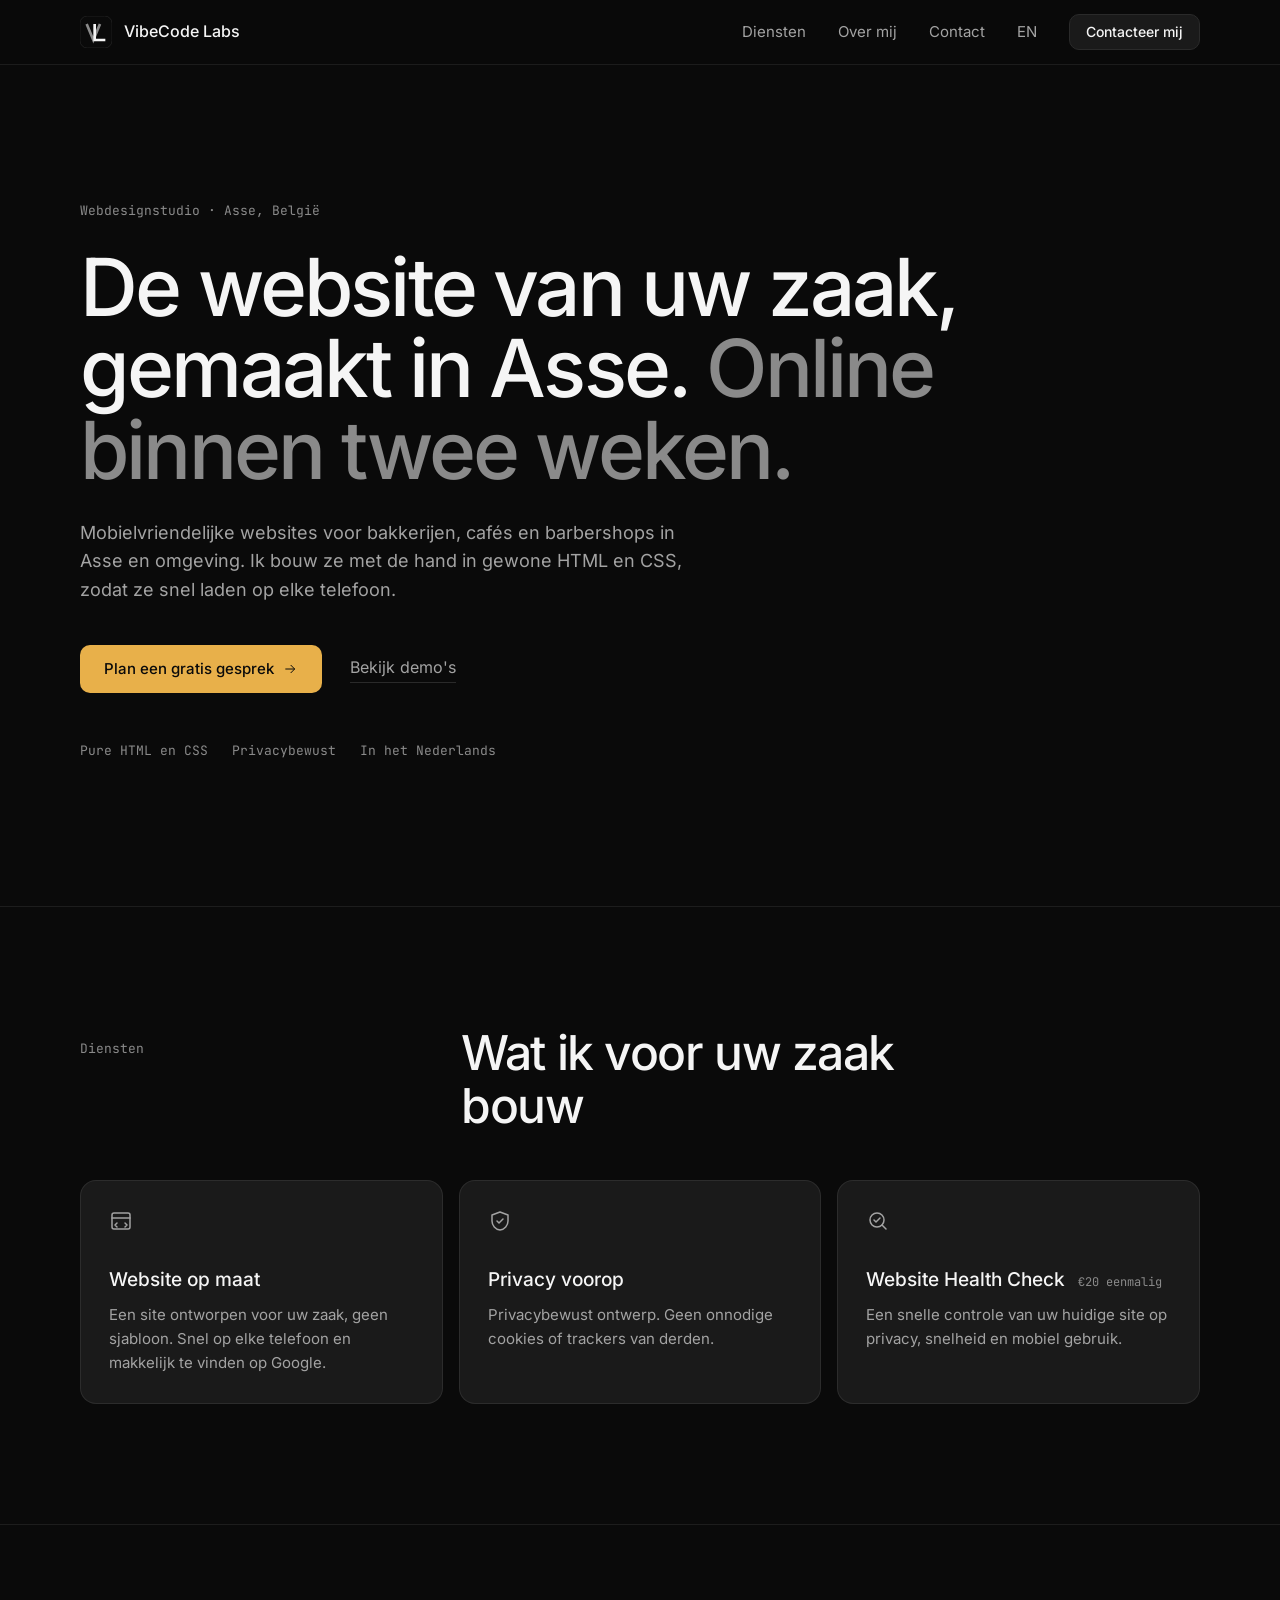
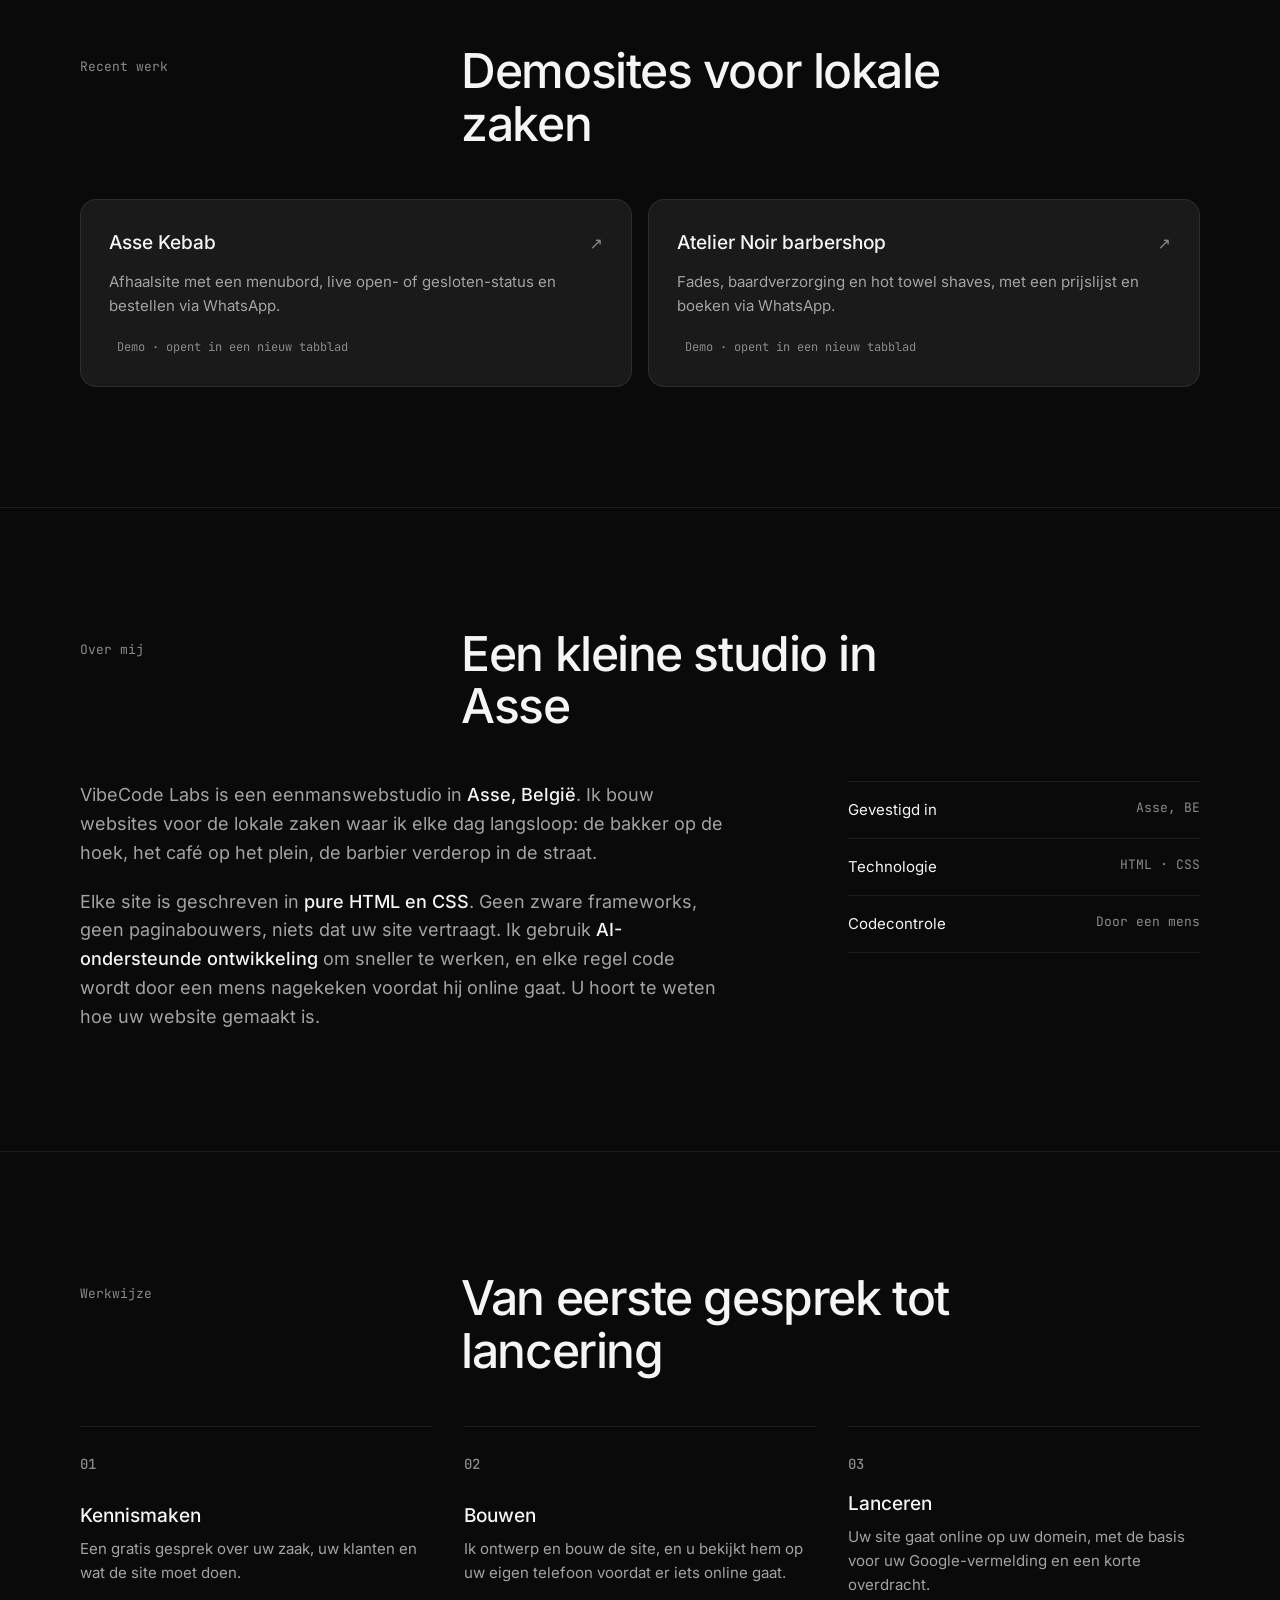
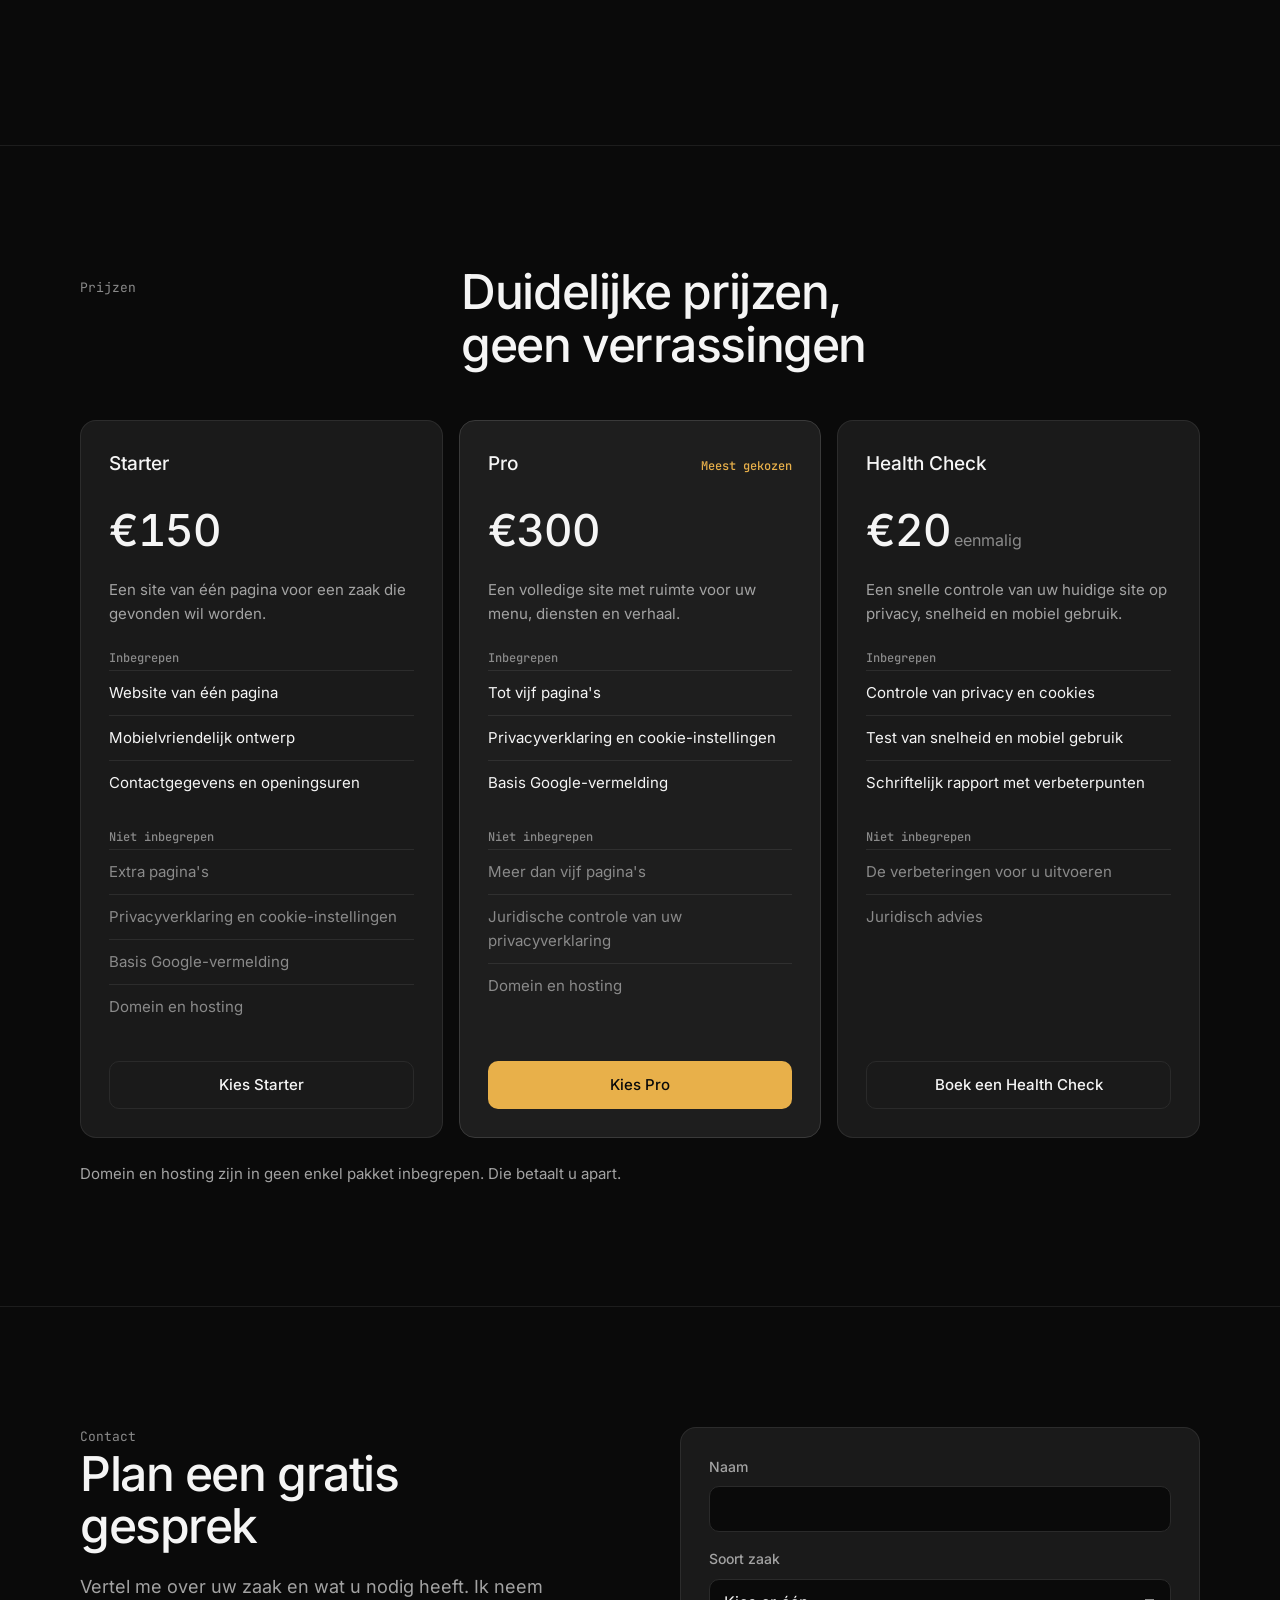
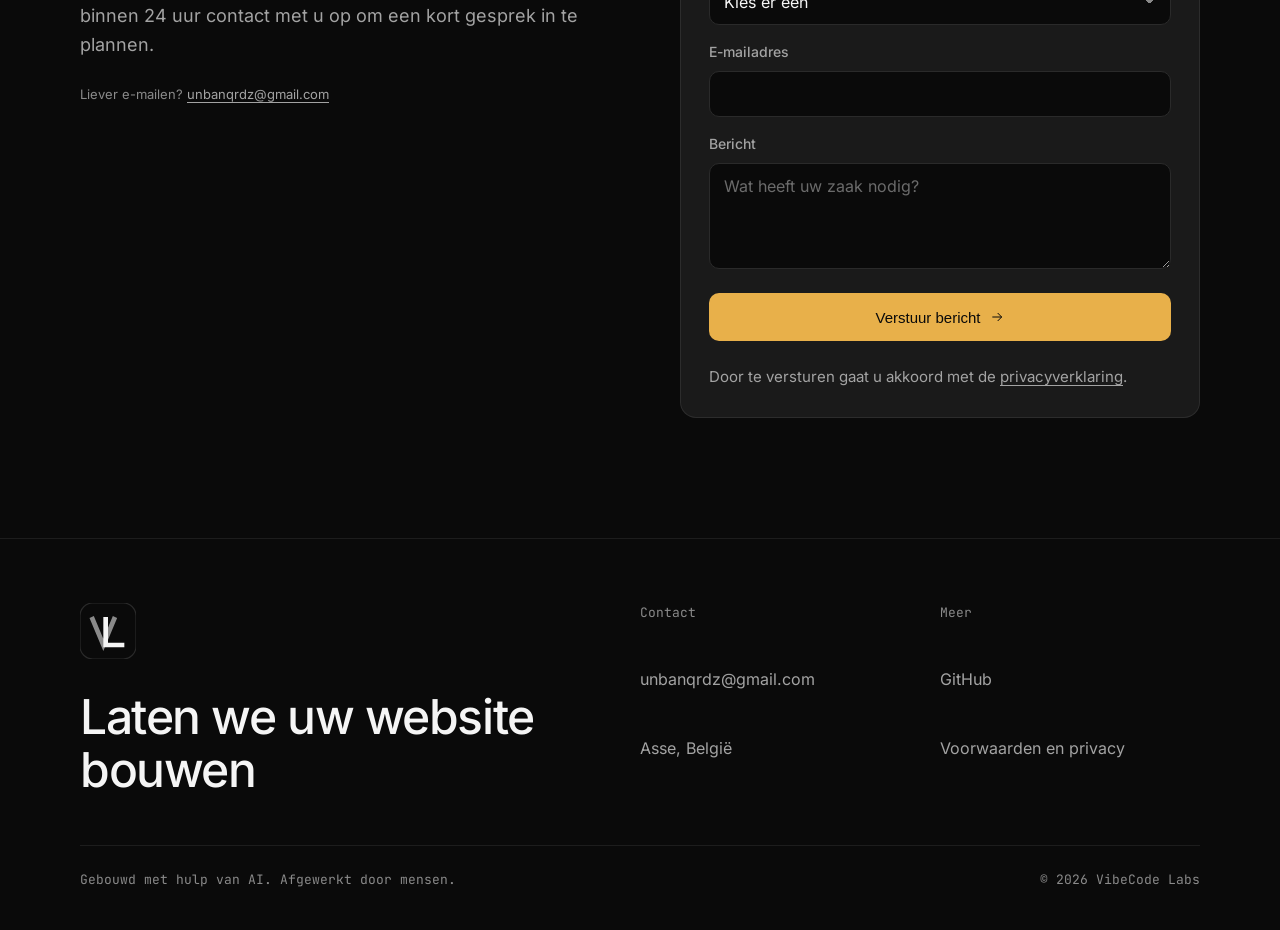
==== commit ca21e600: "feat: translate full landing page to Dutch (nl-BE, formal u) Co-Authored-By: Claude Opus 5.5 <norepl" ====
--- a/index.html
+++ b/index.html
@@ -3,13 +3,14 @@
 <head>
 <meta charset="utf-8">
 <meta name="viewport" content="width=device-width, initial-scale=1">
-<title>VibeCode Labs · Fast websites for local businesses in Asse</title>
-<meta name="description" content="Web design studio in Asse, Belgium. Fast, mobile-first, privacy-friendly websites for bakeries, cafés and barbershops.">
+<title>VibeCode Labs · Snelle websites voor lokale zaken in Asse</title>
+<meta name="description" content="Webdesignstudio in Asse. Snelle, mobielvriendelijke en privacybewuste websites voor bakkerijen, cafés en barbershops.">
 <meta property="og:type" content="website">
-<meta property="og:title" content="VibeCode Labs · Fast websites for local businesses">
-<meta property="og:description" content="Fast, mobile-first websites for local businesses in Asse and the surrounding area.">
+<meta property="og:title" content="VibeCode Labs · Snelle websites voor lokale zaken">
+<meta property="og:description" content="Snelle, mobielvriendelijke websites voor lokale zaken in Asse en omgeving.">
 <meta property="og:url" content="https://qrdz0.github.io/VibeCode-Labs/">
-<meta property="og:locale" content="en_BE">
+<meta property="og:locale" content="nl_BE">
+<meta property="og:locale:alternate" content="en_BE">
 <meta name="theme-color" content="#0a0a0a">
 <link rel="icon" href="data:image/svg+xml,%3Csvg xmlns='http://www.w3.org/2000/svg' viewBox='0 0 48 48'%3E%3Crect width='48' height='48' rx='10' fill='%230a0a0a'/%3E%3Cpath d='M10 12l10 24 10-24' fill='none' stroke='%238a8a8a' stroke-width='4'/%3E%3Cpath d='M22 12v24h16' fill='none' stroke='%23f5f5f5' stroke-width='4'/%3E%3C/svg%3E">
 <link rel="preload" href="fonts/inter-latin.woff2" as="font" type="font/woff2" crossorigin>
@@ -215,7 +216,7 @@
   <section class="hero">
     <div class="wrap">
       <p class="mono eyebrow reveal"><span class="t-nl">Webdesignstudio · Asse, België</span><span class="t-en" lang="en">Web design studio · Asse, Belgium</span></p>
-      <h1 class="reveal"><span class="t-nl">De website van je zaak, gemaakt in Asse. <span class="dim">Online binnen twee weken.</span></span><span class="t-en" lang="en">Your shop's website, built in Asse. <span class="dim">Live in two weeks.</span></span></h1>
+      <h1 class="reveal"><span class="t-nl">De website van uw zaak, gemaakt in Asse. <span class="dim">Online binnen twee weken.</span></span><span class="t-en" lang="en">Your shop's website, built in Asse. <span class="dim">Live in two weeks.</span></span></h1>
       <p class="lead reveal"><span class="t-nl">Mobielvriendelijke websites voor bakkerijen, cafés en barbershops in Asse en omgeving. Ik bouw ze met de hand in gewone HTML en CSS, zodat ze snel laden op elke telefoon.</span><span class="t-en" lang="en">Mobile-first websites for bakeries, cafés and barbershops in Asse and the surrounding area. I build them by hand in plain HTML and CSS, so they load fast on any phone.</span></p>
       <div class="actions reveal">
         <a class="btn btn-primary" href="#start"><span class="t-nl">Plan een gratis gesprek</span><span class="t-en" lang="en">Book a free call</span>
@@ -233,12 +234,12 @@
 
   <section id="services" class="section">
     <div class="wrap">
-      <div class="head reveal"><p class="mono"><span class="t-nl">Diensten</span><span class="t-en" lang="en">Services</span></p><h2><span class="t-nl">Wat ik voor je zaak bouw</span><span class="t-en" lang="en">What I build for your business</span></h2></div>
+      <div class="head reveal"><p class="mono"><span class="t-nl">Diensten</span><span class="t-en" lang="en">Services</span></p><h2><span class="t-nl">Wat ik voor uw zaak bouw</span><span class="t-en" lang="en">What I build for your business</span></h2></div>
       <div class="grid grid-3">
         <article class="card reveal">
           <svg width="24" height="24" viewBox="0 0 24 24" fill="none" stroke="currentColor" stroke-width="1.5" stroke-linecap="round" stroke-linejoin="round" aria-hidden="true"><rect x="3" y="4" width="18" height="16" rx="2"/><path d="M3 9h18M8 14l-2 2 2 2M16 14l2 2-2 2"/></svg>
           <h3><span class="t-nl">Website op maat</span><span class="t-en" lang="en">Custom website development</span></h3>
-          <p><span class="t-nl">Een site ontworpen voor jouw zaak, geen sjabloon. Snel op elke telefoon en makkelijk te vinden op Google.</span><span class="t-en" lang="en">A site designed for your shop, not a template. Fast on any phone and easy for customers to find on Google.</span></p>
+          <p><span class="t-nl">Een site ontworpen voor uw zaak, geen sjabloon. Snel op elke telefoon en makkelijk te vinden op Google.</span><span class="t-en" lang="en">A site designed for your shop, not a template. Fast on any phone and easy for customers to find on Google.</span></p>
         </article>
         <article class="card reveal">
           <svg width="24" height="24" viewBox="0 0 24 24" fill="none" stroke="currentColor" stroke-width="1.5" stroke-linecap="round" stroke-linejoin="round" aria-hidden="true"><path d="M12 3 4 6v6c0 4.5 3.4 8.3 8 9 4.6-.7 8-4.5 8-9V6l-8-3Z"/><path d="m9 12 2 2 4-4"/></svg>
@@ -248,149 +249,173 @@
         <article class="card reveal">
           <svg width="24" height="24" viewBox="0 0 24 24" fill="none" stroke="currentColor" stroke-width="1.5" stroke-linecap="round" stroke-linejoin="round" aria-hidden="true"><circle cx="11" cy="11" r="7"/><path d="m20 20-4-4M8 11l2 2 4-4"/></svg>
           <h3>Website Health Check <span class="tag"><span class="t-nl">€20 eenmalig</span><span class="t-en" lang="en">€20 one-time</span></span></h3>
-          <p><span class="t-nl">Een snelle check van je huidige site op privacy, snelheid en mobiel gebruik.</span><span class="t-en" lang="en">A quick check of your current site for privacy, speed and mobile issues.</span></p>
-        </article>
-      </div>
-    </div>
-  </section>
-
-  <section lang="en" id="work" class="section">
-    <div class="wrap">
-      <div class="head reveal"><p class="mono">Recent work</p><h2>Demo sites for local shops</h2></div>
+          <p><span class="t-nl">Een snelle controle van uw huidige site op privacy, snelheid en mobiel gebruik.</span><span class="t-en" lang="en">A quick check of your current site for privacy, speed and mobile issues.</span></p>
+        </article>
+      </div>
+    </div>
+  </section>
+
+  <section id="work" class="section">
+    <div class="wrap">
+      <div class="head reveal"><p class="mono"><span class="t-nl">Recent werk</span><span class="t-en" lang="en">Recent work</span></p><h2><span class="t-nl">Demosites voor lokale zaken</span><span class="t-en" lang="en">Demo sites for local shops</span></h2></div>
       <div class="work">
         <a class="card reveal" href="demos/Asse-Kebab/" target="_blank" rel="noopener">
           <div class="work-top"><h3>Asse Kebab</h3><span class="arrow" aria-hidden="true">↗</span></div>
-          <p>Takeaway site with a menu board, live open or closed status and WhatsApp ordering.</p>
-          <span class="tag work-meta">Demo · opens in a new tab</span>
+          <p><span class="t-nl">Afhaalsite met een menubord, live open- of gesloten-status en bestellen via WhatsApp.</span><span class="t-en" lang="en">Takeaway site with a menu board, live open or closed status and WhatsApp ordering.</span></p>
+          <span class="tag work-meta"><span class="t-nl">Demo · opent in een nieuw tabblad</span><span class="t-en" lang="en">Demo · opens in a new tab</span></span>
         </a>
         <a class="card reveal" href="demos/Demo-Barbershop/" target="_blank" rel="noopener">
           <div class="work-top"><h3>Atelier Noir barbershop</h3><span class="arrow" aria-hidden="true">↗</span></div>
-          <p>Fades, beard trims and hot towel shaves, with a price list and WhatsApp booking.</p>
-          <span class="tag work-meta">Demo · opens in a new tab</span>
+          <p><span class="t-nl">Fades, baardverzorging en hot towel shaves, met een prijslijst en boeken via WhatsApp.</span><span class="t-en" lang="en">Fades, beard trims and hot towel shaves, with a price list and WhatsApp booking.</span></p>
+          <span class="tag work-meta"><span class="t-nl">Demo · opent in een nieuw tabblad</span><span class="t-en" lang="en">Demo · opens in a new tab</span></span>
         </a>
       </div>
     </div>
   </section>
 
-  <section lang="en" id="about" class="section">
-    <div class="wrap">
-      <div class="head reveal"><p class="mono">About</p><h2>A small studio in Asse</h2></div>
+  <section id="about" class="section">
+    <div class="wrap">
+      <div class="head reveal"><p class="mono"><span class="t-nl">Over mij</span><span class="t-en" lang="en">About</span></p><h2><span class="t-nl">Een kleine studio in Asse</span><span class="t-en" lang="en">A small studio in Asse</span></h2></div>
       <div class="about">
         <div class="reveal">
-          <p>VibeCode Labs is a one-person web studio based in <strong>Asse, Belgium</strong>. I build websites for the local businesses I walk past every day, the bakery on the corner, the café on the square, the barber down the street.</p>
-          <p>Every site is written in <strong>pure HTML and CSS</strong>. No heavy frameworks, no page builders, nothing to slow it down. I use <strong>AI-assisted development</strong> to work faster, and every line is reviewed by a human before it goes live. You should know how your website was made.</p>
+          <p><span class="t-nl">VibeCode Labs is een eenmanswebstudio in <strong>Asse, België</strong>. Ik bouw websites voor de lokale zaken waar ik elke dag langsloop: de bakker op de hoek, het café op het plein, de barbier verderop in de straat.</span><span class="t-en" lang="en">VibeCode Labs is a one-person web studio based in <strong>Asse, Belgium</strong>. I build websites for the local businesses I walk past every day, the bakery on the corner, the café on the square, the barber down the street.</span></p>
+          <p><span class="t-nl">Elke site is geschreven in <strong>pure HTML en CSS</strong>. Geen zware frameworks, geen paginabouwers, niets dat uw site vertraagt. Ik gebruik <strong>AI-ondersteunde ontwikkeling</strong> om sneller te werken, en elke regel code wordt door een mens nagekeken voordat hij online gaat. U hoort te weten hoe uw website gemaakt is.</span><span class="t-en" lang="en">Every site is written in <strong>pure HTML and CSS</strong>. No heavy frameworks, no page builders, nothing to slow it down. I use <strong>AI-assisted development</strong> to work faster, and every line is reviewed by a human before it goes live. You should know how your website was made.</span></p>
         </div>
         <ul class="facts reveal">
-          <li><span>Based in</span><span class="mono">Asse, BE</span></li>
-          <li><span>Stack</span><span class="mono">HTML · CSS</span></li>
-          <li><span>Code review</span><span class="mono">Human</span></li>
+          <li><span><span class="t-nl">Gevestigd in</span><span class="t-en" lang="en">Based in</span></span><span class="mono">Asse, BE</span></li>
+          <li><span><span class="t-nl">Technologie</span><span class="t-en" lang="en">Stack</span></span><span class="mono">HTML · CSS</span></li>
+          <li><span><span class="t-nl">Codecontrole</span><span class="t-en" lang="en">Code review</span></span><span class="mono"><span class="t-nl">Door een mens</span><span class="t-en" lang="en">Human</span></span></li>
         </ul>
       </div>
     </div>
   </section>
 
-  <section lang="en" class="section">
-    <div class="wrap">
-      <div class="head reveal"><p class="mono">Process</p><h2>From first call to launch</h2></div>
+  <section class="section">
+    <div class="wrap">
+      <div class="head reveal"><p class="mono"><span class="t-nl">Werkwijze</span><span class="t-en" lang="en">Process</span></p><h2><span class="t-nl">Van eerste gesprek tot lancering</span><span class="t-en" lang="en">From first call to launch</span></h2></div>
       <ol class="steps">
-        <li class="reveal"><div><h3>Discover</h3><p>A free call about your business, your customers and what the site needs to do.</p></div></li>
-        <li class="reveal"><div><h3>Build</h3><p>I design and build the site, and you review it on your own phone before anything goes live.</p></div></li>
-        <li class="reveal"><div><h3>Launch</h3><p>Your site goes live on your domain, with Google listing basics and a short handover.</p></div></li>
+        <li class="reveal"><div><h3><span class="t-nl">Kennismaken</span><span class="t-en" lang="en">Discover</span></h3><p><span class="t-nl">Een gratis gesprek over uw zaak, uw klanten en wat de site moet doen.</span><span class="t-en" lang="en">A free call about your business, your customers and what the site needs to do.</span></p></div></li>
+        <li class="reveal"><div><h3><span class="t-nl">Bouwen</span><span class="t-en" lang="en">Build</span></h3><p><span class="t-nl">Ik ontwerp en bouw de site, en u bekijkt hem op uw eigen telefoon voordat er iets online gaat.</span><span class="t-en" lang="en">I design and build the site, and you review it on your own phone before anything goes live.</span></p></div></li>
+        <li class="reveal"><div><h3><span class="t-nl">Lanceren</span><span class="t-en" lang="en">Launch</span></h3><p><span class="t-nl">Uw site gaat online op uw domein, met de basis voor uw Google-vermelding en een korte overdracht.</span><span class="t-en" lang="en">Your site goes live on your domain, with Google listing basics and a short handover.</span></p></div></li>
       </ol>
     </div>
   </section>
 
-  <section lang="en" class="section">
-    <div class="wrap">
-      <div class="head reveal"><p class="mono">Pricing</p><h2>Clear prices, no surprises</h2></div>
+  <section class="section">
+    <div class="wrap">
+      <div class="head reveal"><p class="mono"><span class="t-nl">Prijzen</span><span class="t-en" lang="en">Pricing</span></p><h2><span class="t-nl">Duidelijke prijzen, geen verrassingen</span><span class="t-en" lang="en">Clear prices, no surprises</span></h2></div>
       <div class="grid grid-3">
         <article class="card price reveal">
           <h3>Starter</h3>
           <p class="amount">€150</p>
-          <p>A one-page site for a shop that needs to be found.</p>
-          <p class="list-label">What's included</p>
-          <ul class="inc"><li>One-page website</li><li>Mobile-first design</li><li>Contact and opening hours</li></ul>
-          <p class="list-label">Not included</p>
-          <ul class="exc"><li>Extra pages</li><li>Privacy policy and cookie setup</li><li>Google listing basics</li><li>Domain and hosting</li></ul>
-          <a class="btn btn-plain" href="#start">Choose Starter</a>
+          <p><span class="t-nl">Een site van één pagina voor een zaak die gevonden wil worden.</span><span class="t-en" lang="en">A one-page site for a shop that needs to be found.</span></p>
+          <p class="list-label"><span class="t-nl">Inbegrepen</span><span class="t-en" lang="en">What's included</span></p>
+          <ul class="inc">
+            <li><span class="t-nl">Website van één pagina</span><span class="t-en" lang="en">One-page website</span></li>
+            <li><span class="t-nl">Mobielvriendelijk ontwerp</span><span class="t-en" lang="en">Mobile-first design</span></li>
+            <li><span class="t-nl">Contactgegevens en openingsuren</span><span class="t-en" lang="en">Contact and opening hours</span></li>
+          </ul>
+          <p class="list-label"><span class="t-nl">Niet inbegrepen</span><span class="t-en" lang="en">Not included</span></p>
+          <ul class="exc">
+            <li><span class="t-nl">Extra pagina's</span><span class="t-en" lang="en">Extra pages</span></li>
+            <li><span class="t-nl">Privacyverklaring en cookie-instellingen</span><span class="t-en" lang="en">Privacy policy and cookie setup</span></li>
+            <li><span class="t-nl">Basis Google-vermelding</span><span class="t-en" lang="en">Google listing basics</span></li>
+            <li><span class="t-nl">Domein en hosting</span><span class="t-en" lang="en">Domain and hosting</span></li>
+          </ul>
+          <a class="btn btn-plain" href="#start"><span class="t-nl">Kies Starter</span><span class="t-en" lang="en">Choose Starter</span></a>
         </article>
         <article class="card price featured reveal">
-          <div class="price-top"><h3>Pro</h3><span class="badge">Most popular</span></div>
+          <div class="price-top"><h3>Pro</h3><span class="badge"><span class="t-nl">Meest gekozen</span><span class="t-en" lang="en">Most popular</span></span></div>
           <p class="amount">€300</p>
-          <p>A full site with room for your menu, services and story.</p>
-          <p class="list-label">What's included</p>
-          <ul class="inc"><li>Up to five pages</li><li>Privacy policy and cookie setup</li><li>Google listing basics</li></ul>
-          <p class="list-label">Not included</p>
-          <ul class="exc"><li>More than five pages</li><li>Legal review of your privacy policy</li><li>Domain and hosting</li></ul>
-          <a class="btn btn-primary" href="#start">Choose Pro</a>
+          <p><span class="t-nl">Een volledige site met ruimte voor uw menu, diensten en verhaal.</span><span class="t-en" lang="en">A full site with room for your menu, services and story.</span></p>
+          <p class="list-label"><span class="t-nl">Inbegrepen</span><span class="t-en" lang="en">What's included</span></p>
+          <ul class="inc">
+            <li><span class="t-nl">Tot vijf pagina's</span><span class="t-en" lang="en">Up to five pages</span></li>
+            <li><span class="t-nl">Privacyverklaring en cookie-instellingen</span><span class="t-en" lang="en">Privacy policy and cookie setup</span></li>
+            <li><span class="t-nl">Basis Google-vermelding</span><span class="t-en" lang="en">Google listing basics</span></li>
+          </ul>
+          <p class="list-label"><span class="t-nl">Niet inbegrepen</span><span class="t-en" lang="en">Not included</span></p>
+          <ul class="exc">
+            <li><span class="t-nl">Meer dan vijf pagina's</span><span class="t-en" lang="en">More than five pages</span></li>
+            <li><span class="t-nl">Juridische controle van uw privacyverklaring</span><span class="t-en" lang="en">Legal review of your privacy policy</span></li>
+            <li><span class="t-nl">Domein en hosting</span><span class="t-en" lang="en">Domain and hosting</span></li>
+          </ul>
+          <a class="btn btn-primary" href="#start"><span class="t-nl">Kies Pro</span><span class="t-en" lang="en">Choose Pro</span></a>
         </article>
         <article class="card price reveal">
           <h3>Health Check</h3>
-          <p class="amount">€20<small> one-time</small></p>
-          <p>A quick check of your current site for privacy, speed and mobile issues.</p>
-          <p class="list-label">What's included</p>
-          <ul class="inc"><li>Privacy and cookie review</li><li>Speed and mobile check</li><li>Written report with fixes</li></ul>
-          <p class="list-label">Not included</p>
-          <ul class="exc"><li>Making the fixes for you</li><li>Legal advice</li></ul>
-          <a class="btn btn-plain" href="#start">Book Health Check</a>
-        </article>
-      </div>
-      <p class="price-note reveal">Domain and hosting are not included in any package. You pay for them separately.</p>
-    </div>
-  </section>
-
-  <section lang="en" id="start" class="section">
+          <p class="amount">€20<small><span class="t-nl"> eenmalig</span><span class="t-en" lang="en"> one-time</span></small></p>
+          <p><span class="t-nl">Een snelle controle van uw huidige site op privacy, snelheid en mobiel gebruik.</span><span class="t-en" lang="en">A quick check of your current site for privacy, speed and mobile issues.</span></p>
+          <p class="list-label"><span class="t-nl">Inbegrepen</span><span class="t-en" lang="en">What's included</span></p>
+          <ul class="inc">
+            <li><span class="t-nl">Controle van privacy en cookies</span><span class="t-en" lang="en">Privacy and cookie review</span></li>
+            <li><span class="t-nl">Test van snelheid en mobiel gebruik</span><span class="t-en" lang="en">Speed and mobile check</span></li>
+            <li><span class="t-nl">Schriftelijk rapport met verbeterpunten</span><span class="t-en" lang="en">Written report with fixes</span></li>
+          </ul>
+          <p class="list-label"><span class="t-nl">Niet inbegrepen</span><span class="t-en" lang="en">Not included</span></p>
+          <ul class="exc">
+            <li><span class="t-nl">De verbeteringen voor u uitvoeren</span><span class="t-en" lang="en">Making the fixes for you</span></li>
+            <li><span class="t-nl">Juridisch advies</span><span class="t-en" lang="en">Legal advice</span></li>
+          </ul>
+          <a class="btn btn-plain" href="#start"><span class="t-nl">Boek een Health Check</span><span class="t-en" lang="en">Book Health Check</span></a>
+        </article>
+      </div>
+      <p class="price-note reveal"><span class="t-nl">Domein en hosting zijn in geen enkel pakket inbegrepen. Die betaalt u apart.</span><span class="t-en" lang="en">Domain and hosting are not included in any package. You pay for them separately.</span></p>
+    </div>
+  </section>
+
+  <section id="start" class="section">
     <div class="wrap contact">
       <div class="reveal">
         <p class="mono">Contact</p>
-        <h2>Book a free call</h2>
-        <p class="lead">Tell me about your shop and what you need. I'll get back to you within 24 hours to set up a short call.</p>
-        <p class="form-note">Prefer email? <a href="mailto:unbanqrdz@gmail.com">unbanqrdz@gmail.com</a></p>
+        <h2><span class="t-nl">Plan een gratis gesprek</span><span class="t-en" lang="en">Book a free call</span></h2>
+        <p class="lead"><span class="t-nl">Vertel me over uw zaak en wat u nodig heeft. Ik neem binnen 24 uur contact met u op om een kort gesprek in te plannen.</span><span class="t-en" lang="en">Tell me about your shop and what you need. I'll get back to you within 24 hours to set up a short call.</span></p>
+        <p class="form-note"><span class="t-nl">Liever e-mailen?</span><span class="t-en" lang="en">Prefer email?</span> <a href="mailto:unbanqrdz@gmail.com">unbanqrdz@gmail.com</a></p>
       </div>
       <div class="card reveal" id="form-box" aria-live="polite">
         <form class="form" id="contact-form" action="https://formspree.io/f/xvkapzny" method="POST">
-          <label>Name<input name="name" required autocomplete="name"></label>
-          <label>Business type
+          <label><span><span class="t-nl">Naam</span><span class="t-en" lang="en">Name</span></span><input name="name" required autocomplete="name"></label>
+          <label><span><span class="t-nl">Soort zaak</span><span class="t-en" lang="en">Business type</span></span>
             <select name="business_type" required>
-              <option value="" disabled selected>Choose one</option>
-              <option>Bakery</option><option>Café or restaurant</option><option>Barbershop or salon</option><option>Shop</option><option>Other</option>
+              <option value="" disabled selected data-en="Choose one">Kies er één</option>
+              <option data-en="Bakery">Bakkerij</option><option data-en="Café or restaurant">Café of restaurant</option><option data-en="Barbershop or salon">Barbershop of kapsalon</option><option data-en="Shop">Winkel</option><option data-en="Other">Andere</option>
             </select>
           </label>
-          <label>Email<input type="email" name="email" required autocomplete="email"></label>
-          <label>Message<textarea name="message" rows="4" required placeholder="What does your business need?"></textarea></label>
+          <label><span><span class="t-nl">E-mailadres</span><span class="t-en" lang="en">Email</span></span><input type="email" name="email" required autocomplete="email"></label>
+          <label><span><span class="t-nl">Bericht</span><span class="t-en" lang="en">Message</span></span><textarea name="message" rows="4" required placeholder="Wat heeft uw zaak nodig?" data-en-placeholder="What does your business need?"></textarea></label>
           <input type="text" name="_gotcha" class="hp" tabindex="-1" autocomplete="off" aria-hidden="true">
           <input type="hidden" name="_subject" value="New enquiry from the VibeCode Labs site">
           <p class="form-error" id="form-error" hidden></p>
-          <button class="btn btn-primary" type="submit">Send message
+          <button class="btn btn-primary" type="submit"><span class="t-nl">Verstuur bericht</span><span class="t-en" lang="en">Send message</span>
             <svg width="16" height="16" viewBox="0 0 24 24" fill="none" stroke="currentColor" stroke-width="1.5" aria-hidden="true"><path d="M5 12h14M13 6l6 6-6 6"/></svg>
           </button>
-          <p class="form-note">By submitting, you agree to the <a href="terms.html#privacy">Privacy Policy</a>.</p>
+          <p class="form-note"><span class="t-nl">Door te versturen gaat u akkoord met de <a href="terms.html#privacy">privacyverklaring</a>.</span><span class="t-en" lang="en">By submitting, you agree to the <a href="terms.html#privacy">Privacy Policy</a>.</span></p>
         </form>
       </div>
     </div>
   </section>
 </main>
 
-<footer id="contact" lang="en">
+<footer id="contact">
   <div class="wrap">
     <div class="foot">
       <div>
         <svg width="56" height="56" aria-hidden="true"><use href="#vl"/></svg>
-        <h2 class="foot-title">Let's build your website</h2>
+        <h2 class="foot-title"><span class="t-nl">Laten we uw website bouwen</span><span class="t-en" lang="en">Let's build your website</span></h2>
       </div>
       <div class="foot-links">
         <span class="mono">Contact</span>
         <a href="mailto:unbanqrdz@gmail.com">unbanqrdz@gmail.com</a>
-        <span>Asse, Belgium</span>
+        <span><span class="t-nl">Asse, België</span><span class="t-en" lang="en">Asse, Belgium</span></span>
       </div>
       <div class="foot-links">
-        <span class="mono">More</span>
+        <span class="mono"><span class="t-nl">Meer</span><span class="t-en" lang="en">More</span></span>
         <a href="https://github.com/qrdz0">GitHub</a>
-        <a href="terms.html">Terms and privacy</a>
+        <a href="terms.html"><span class="t-nl">Voorwaarden en privacy</span><span class="t-en" lang="en">Terms and privacy</span></a>
       </div>
     </div>
     <div class="credit mono">
-      <span>Built with AI assistance. Crafted by humans.</span>
+      <span><span class="t-nl">Gebouwd met hulp van AI. Afgewerkt door mensen.</span><span class="t-en" lang="en">Built with AI assistance. Crafted by humans.</span></span>
       <span>© 2026 VibeCode Labs</span>
     </div>
   </div>
@@ -401,6 +426,14 @@
   if (e.isIntersecting) { e.target.classList.add('in'); io.unobserve(e.target); }
 }), { rootMargin: '0px 0px -8% 0px' });
 document.querySelectorAll('.reveal').forEach(el => io.observe(el));
+
+// Option text and placeholders can't hold both languages, so swap them in place
+function setFormLang(lang) {
+  const en = lang === 'en';
+  document.querySelectorAll('[data-en]').forEach(el => { el.dataset.nl ??= el.textContent; el.textContent = en ? el.dataset.en : el.dataset.nl; });
+  document.querySelectorAll('[data-en-placeholder]').forEach(el => { el.dataset.nlPlaceholder ??= el.placeholder; el.placeholder = en ? el.dataset.enPlaceholder : el.dataset.nlPlaceholder; });
+}
+setFormLang(document.documentElement.lang);
 
 // NL/EN switch
 const sw = document.getElementById('lang-switch');
@@ -408,6 +441,7 @@
 sw.addEventListener('click', () => {
   const next = document.documentElement.lang === 'en' ? 'nl-BE' : 'en';
   document.documentElement.lang = next;
+  setFormLang(next);
   try { localStorage.setItem('lang', next === 'en' ? 'en' : 'nl'); } catch (e) {}
 });
 
@@ -420,9 +454,13 @@
   try {
     const res = await fetch(form.action, { method: 'POST', body: new FormData(form), headers: { Accept: 'application/json' } });
     if (!res.ok) throw new Error();
-    document.getElementById('form-box').innerHTML = '<p class="sent">Message sent successfully</p><p class="form-note">Thanks. I\'ll get back to you within 24 hours.</p>';
+    document.getElementById('form-box').innerHTML = document.documentElement.lang === 'en'
+      ? '<p class="sent">Message sent successfully</p><p class="form-note">Thanks. I\'ll get back to you within 24 hours.</p>'
+      : '<p class="sent">Bericht verzonden</p><p class="form-note">Bedankt. Ik neem binnen 24 uur contact met u op.</p>';
   } catch {
-    err.innerHTML = 'Sending failed. Please try again or email <a href="mailto:unbanqrdz@gmail.com">unbanqrdz@gmail.com</a>.';
+    err.innerHTML = document.documentElement.lang === 'en'
+      ? 'Sending failed. Please try again or email <a href="mailto:unbanqrdz@gmail.com">unbanqrdz@gmail.com</a>.'
+      : 'Versturen is mislukt. Probeer het opnieuw of mail naar <a href="mailto:unbanqrdz@gmail.com">unbanqrdz@gmail.com</a>.';
     err.hidden = false; btn.disabled = false;
   }
 });
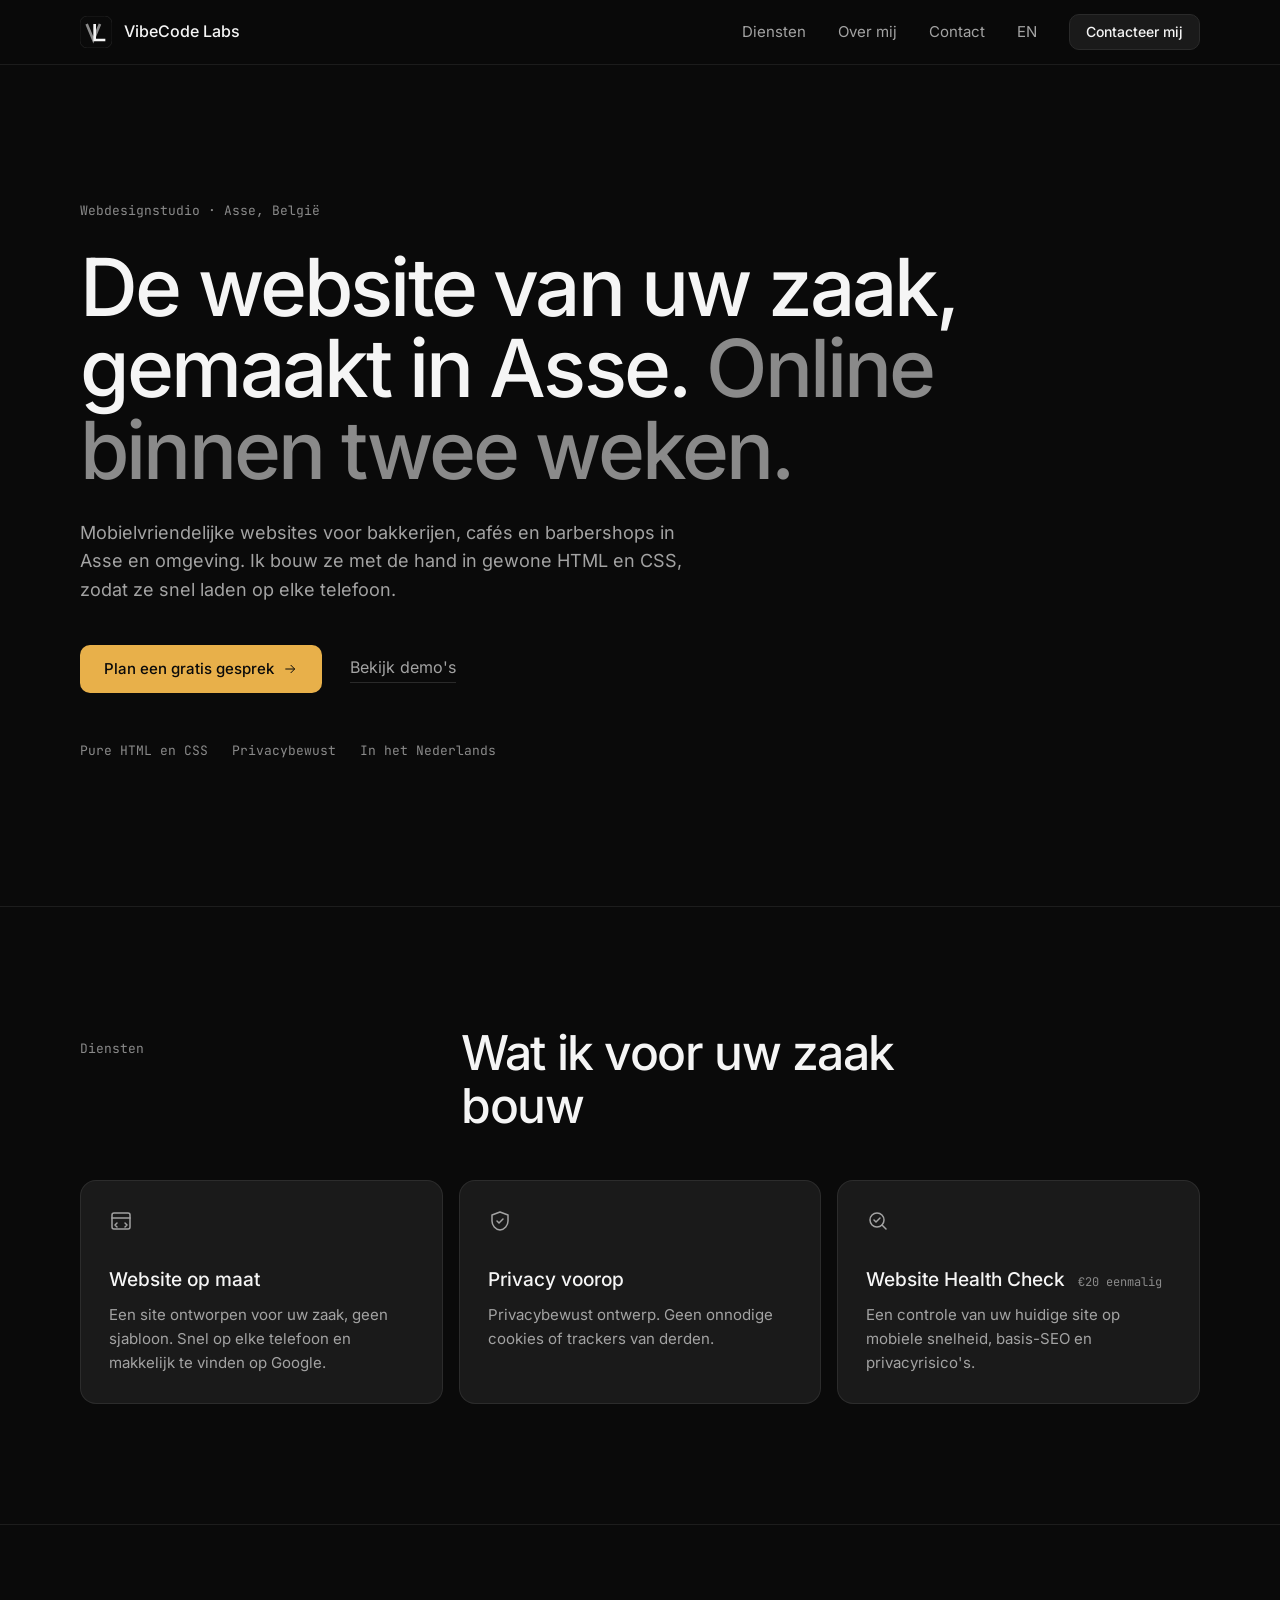
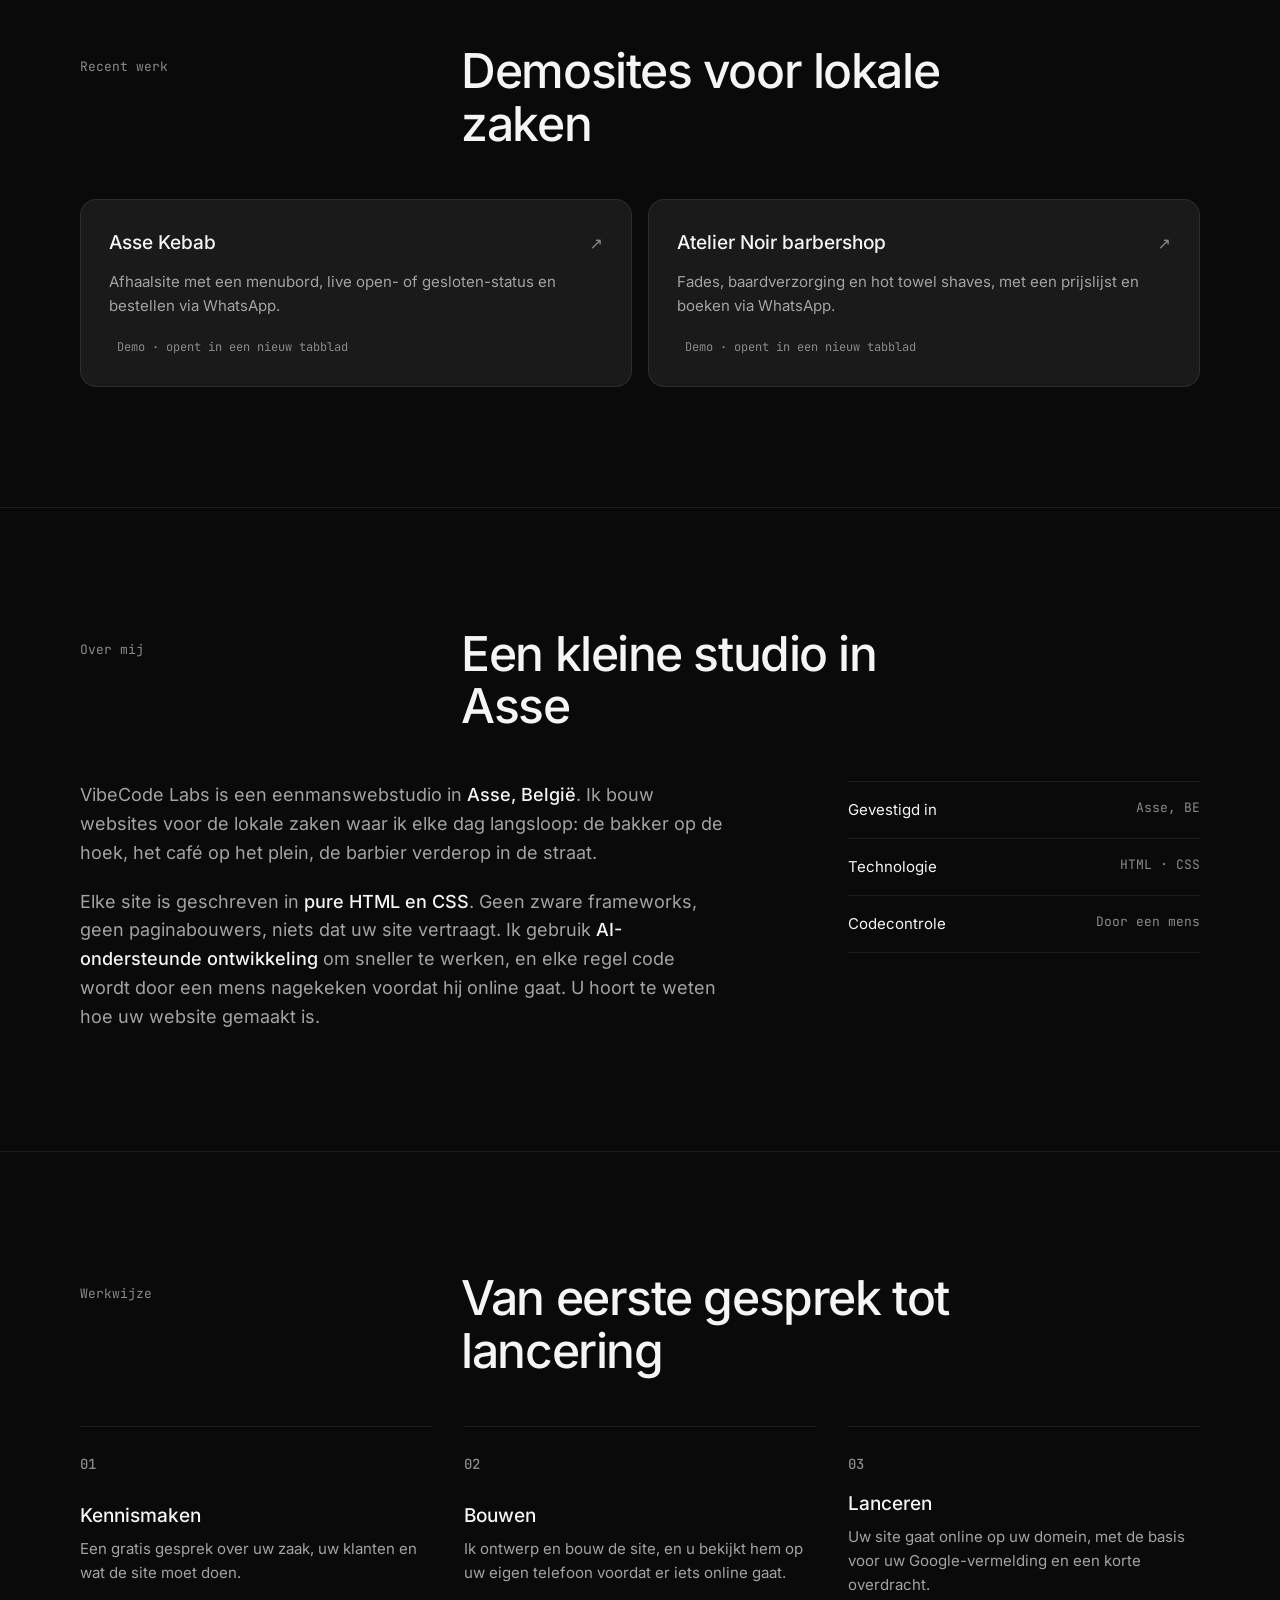
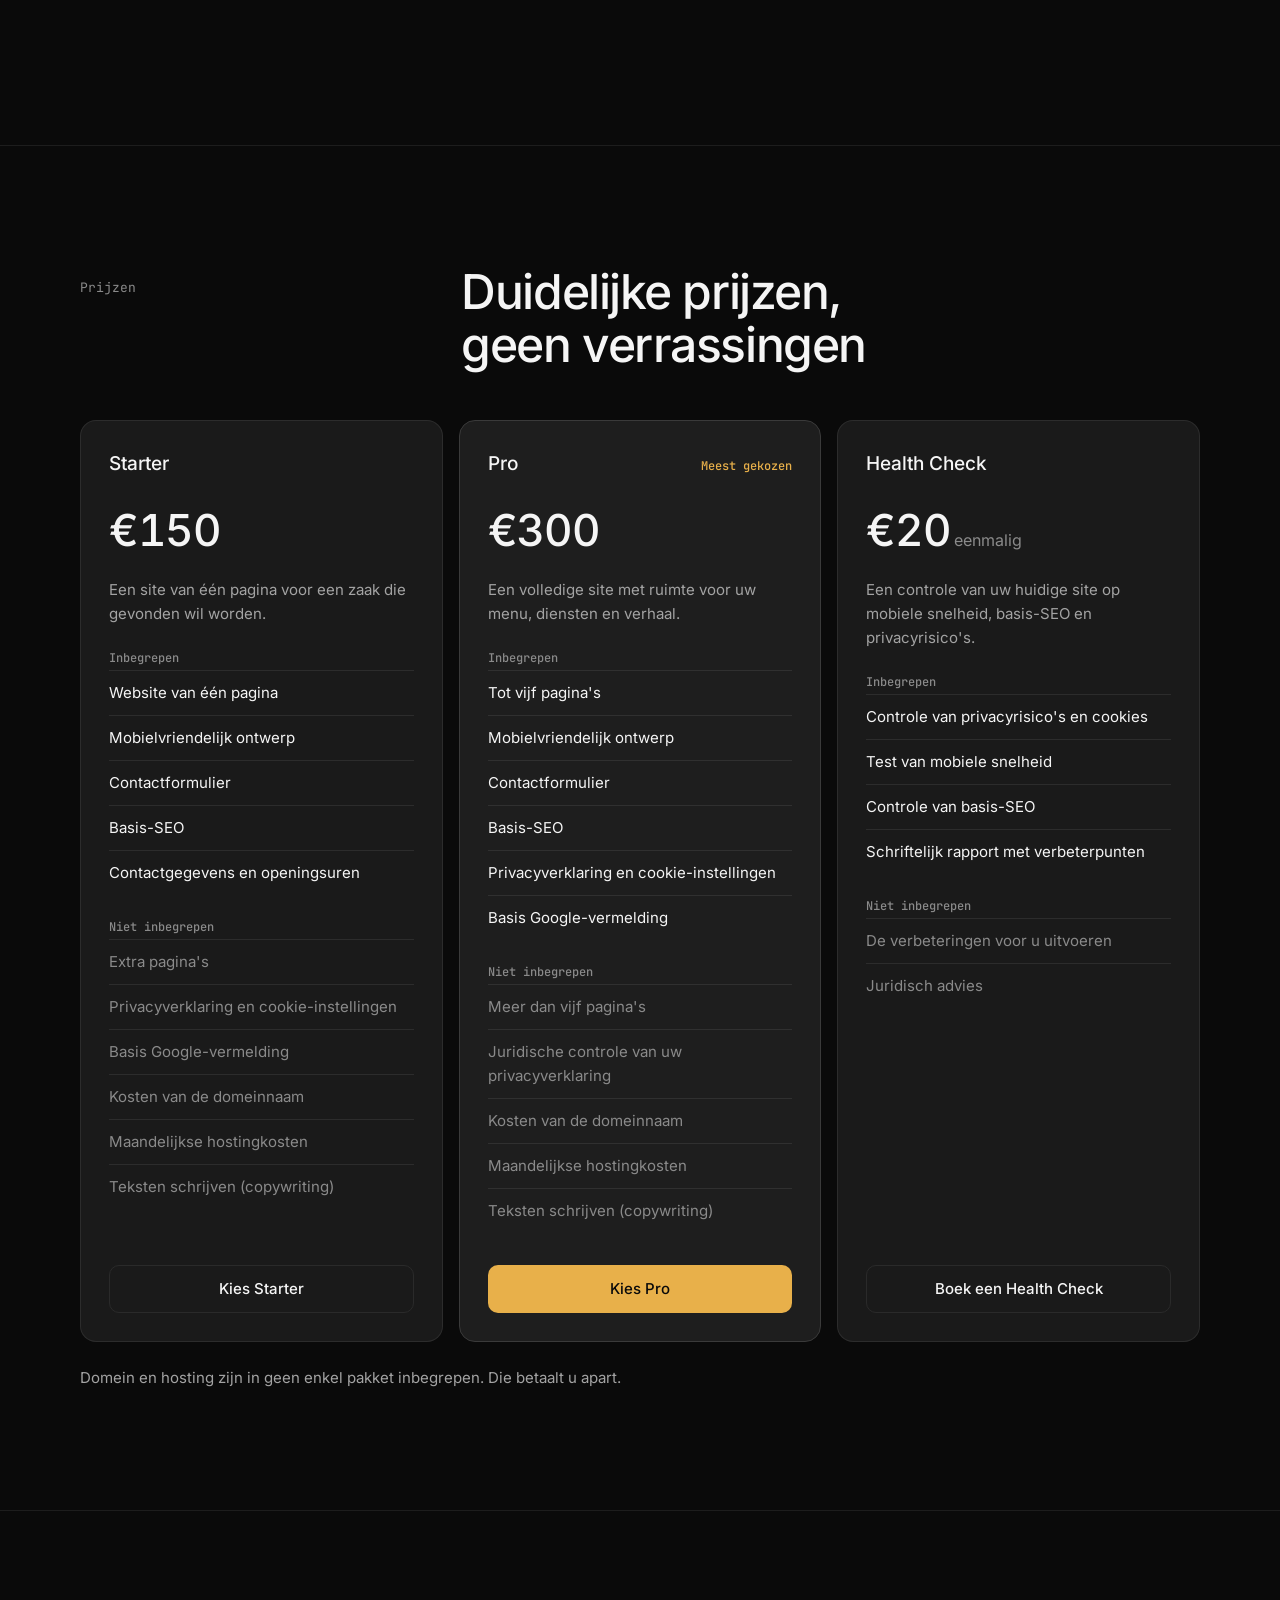
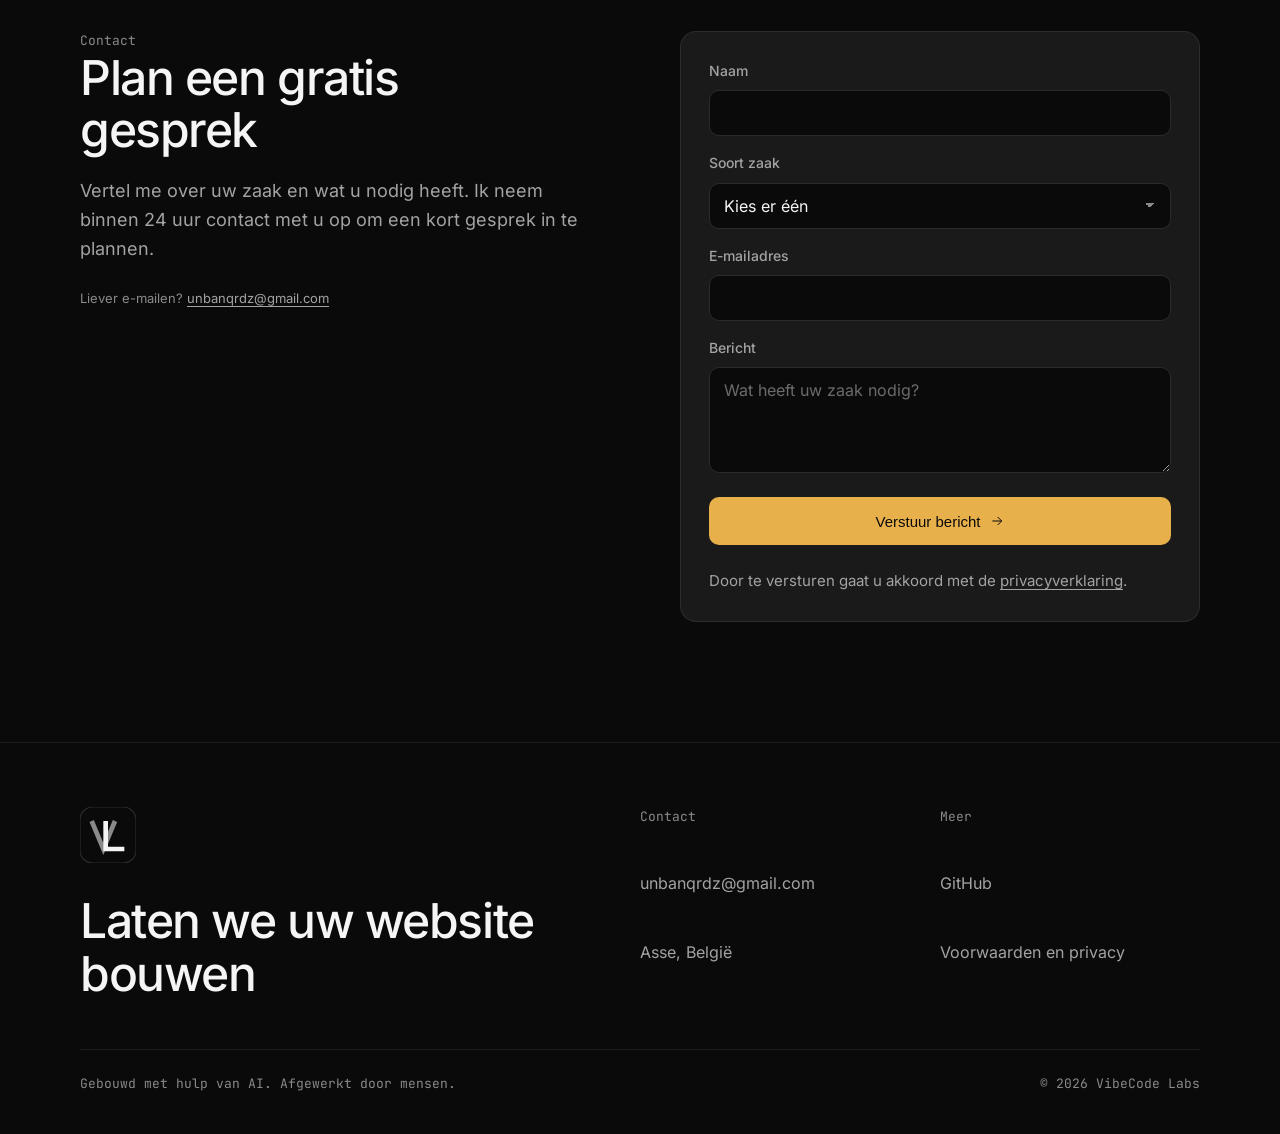
==== commit f9ad3fb4: "fix: clearer pricing lists, health check scope and terms wording Co-Authored-By: Claude Opus 5.5 <no" ====
--- a/index.html
+++ b/index.html
@@ -249,7 +249,7 @@
         <article class="card reveal">
           <svg width="24" height="24" viewBox="0 0 24 24" fill="none" stroke="currentColor" stroke-width="1.5" stroke-linecap="round" stroke-linejoin="round" aria-hidden="true"><circle cx="11" cy="11" r="7"/><path d="m20 20-4-4M8 11l2 2 4-4"/></svg>
           <h3>Website Health Check <span class="tag"><span class="t-nl">€20 eenmalig</span><span class="t-en" lang="en">€20 one-time</span></span></h3>
-          <p><span class="t-nl">Een snelle controle van uw huidige site op privacy, snelheid en mobiel gebruik.</span><span class="t-en" lang="en">A quick check of your current site for privacy, speed and mobile issues.</span></p>
+          <p><span class="t-nl">Een controle van uw huidige site op mobiele snelheid, basis-SEO en privacyrisico's.</span><span class="t-en" lang="en">A check of your current site for mobile speed, basic SEO and privacy risks.</span></p>
         </article>
       </div>
     </div>
@@ -312,7 +312,9 @@
           <p class="list-label"><span class="t-nl">Inbegrepen</span><span class="t-en" lang="en">What's included</span></p>
           <ul class="inc">
             <li><span class="t-nl">Website van één pagina</span><span class="t-en" lang="en">One-page website</span></li>
-            <li><span class="t-nl">Mobielvriendelijk ontwerp</span><span class="t-en" lang="en">Mobile-first design</span></li>
+            <li><span class="t-nl">Mobielvriendelijk ontwerp</span><span class="t-en" lang="en">Mobile-friendly design</span></li>
+            <li><span class="t-nl">Contactformulier</span><span class="t-en" lang="en">Contact form</span></li>
+            <li><span class="t-nl">Basis-SEO</span><span class="t-en" lang="en">Basic SEO</span></li>
             <li><span class="t-nl">Contactgegevens en openingsuren</span><span class="t-en" lang="en">Contact and opening hours</span></li>
           </ul>
           <p class="list-label"><span class="t-nl">Niet inbegrepen</span><span class="t-en" lang="en">Not included</span></p>
@@ -320,7 +322,9 @@
             <li><span class="t-nl">Extra pagina's</span><span class="t-en" lang="en">Extra pages</span></li>
             <li><span class="t-nl">Privacyverklaring en cookie-instellingen</span><span class="t-en" lang="en">Privacy policy and cookie setup</span></li>
             <li><span class="t-nl">Basis Google-vermelding</span><span class="t-en" lang="en">Google listing basics</span></li>
-            <li><span class="t-nl">Domein en hosting</span><span class="t-en" lang="en">Domain and hosting</span></li>
+            <li><span class="t-nl">Kosten van de domeinnaam</span><span class="t-en" lang="en">Domain name cost</span></li>
+            <li><span class="t-nl">Maandelijkse hostingkosten</span><span class="t-en" lang="en">Monthly hosting cost</span></li>
+            <li><span class="t-nl">Teksten schrijven (copywriting)</span><span class="t-en" lang="en">Copywriting</span></li>
           </ul>
           <a class="btn btn-plain" href="#start"><span class="t-nl">Kies Starter</span><span class="t-en" lang="en">Choose Starter</span></a>
         </article>
@@ -331,6 +335,9 @@
           <p class="list-label"><span class="t-nl">Inbegrepen</span><span class="t-en" lang="en">What's included</span></p>
           <ul class="inc">
             <li><span class="t-nl">Tot vijf pagina's</span><span class="t-en" lang="en">Up to five pages</span></li>
+            <li><span class="t-nl">Mobielvriendelijk ontwerp</span><span class="t-en" lang="en">Mobile-friendly design</span></li>
+            <li><span class="t-nl">Contactformulier</span><span class="t-en" lang="en">Contact form</span></li>
+            <li><span class="t-nl">Basis-SEO</span><span class="t-en" lang="en">Basic SEO</span></li>
             <li><span class="t-nl">Privacyverklaring en cookie-instellingen</span><span class="t-en" lang="en">Privacy policy and cookie setup</span></li>
             <li><span class="t-nl">Basis Google-vermelding</span><span class="t-en" lang="en">Google listing basics</span></li>
           </ul>
@@ -338,18 +345,21 @@
           <ul class="exc">
             <li><span class="t-nl">Meer dan vijf pagina's</span><span class="t-en" lang="en">More than five pages</span></li>
             <li><span class="t-nl">Juridische controle van uw privacyverklaring</span><span class="t-en" lang="en">Legal review of your privacy policy</span></li>
-            <li><span class="t-nl">Domein en hosting</span><span class="t-en" lang="en">Domain and hosting</span></li>
+            <li><span class="t-nl">Kosten van de domeinnaam</span><span class="t-en" lang="en">Domain name cost</span></li>
+            <li><span class="t-nl">Maandelijkse hostingkosten</span><span class="t-en" lang="en">Monthly hosting cost</span></li>
+            <li><span class="t-nl">Teksten schrijven (copywriting)</span><span class="t-en" lang="en">Copywriting</span></li>
           </ul>
           <a class="btn btn-primary" href="#start"><span class="t-nl">Kies Pro</span><span class="t-en" lang="en">Choose Pro</span></a>
         </article>
         <article class="card price reveal">
           <h3>Health Check</h3>
           <p class="amount">€20<small><span class="t-nl"> eenmalig</span><span class="t-en" lang="en"> one-time</span></small></p>
-          <p><span class="t-nl">Een snelle controle van uw huidige site op privacy, snelheid en mobiel gebruik.</span><span class="t-en" lang="en">A quick check of your current site for privacy, speed and mobile issues.</span></p>
+          <p><span class="t-nl">Een controle van uw huidige site op mobiele snelheid, basis-SEO en privacyrisico's.</span><span class="t-en" lang="en">A check of your current site for mobile speed, basic SEO and privacy risks.</span></p>
           <p class="list-label"><span class="t-nl">Inbegrepen</span><span class="t-en" lang="en">What's included</span></p>
           <ul class="inc">
-            <li><span class="t-nl">Controle van privacy en cookies</span><span class="t-en" lang="en">Privacy and cookie review</span></li>
-            <li><span class="t-nl">Test van snelheid en mobiel gebruik</span><span class="t-en" lang="en">Speed and mobile check</span></li>
+            <li><span class="t-nl">Controle van privacyrisico's en cookies</span><span class="t-en" lang="en">Privacy risk and cookie review</span></li>
+            <li><span class="t-nl">Test van mobiele snelheid</span><span class="t-en" lang="en">Mobile speed test</span></li>
+            <li><span class="t-nl">Controle van basis-SEO</span><span class="t-en" lang="en">Basic SEO check</span></li>
             <li><span class="t-nl">Schriftelijk rapport met verbeterpunten</span><span class="t-en" lang="en">Written report with fixes</span></li>
           </ul>
           <p class="list-label"><span class="t-nl">Niet inbegrepen</span><span class="t-en" lang="en">Not included</span></p>
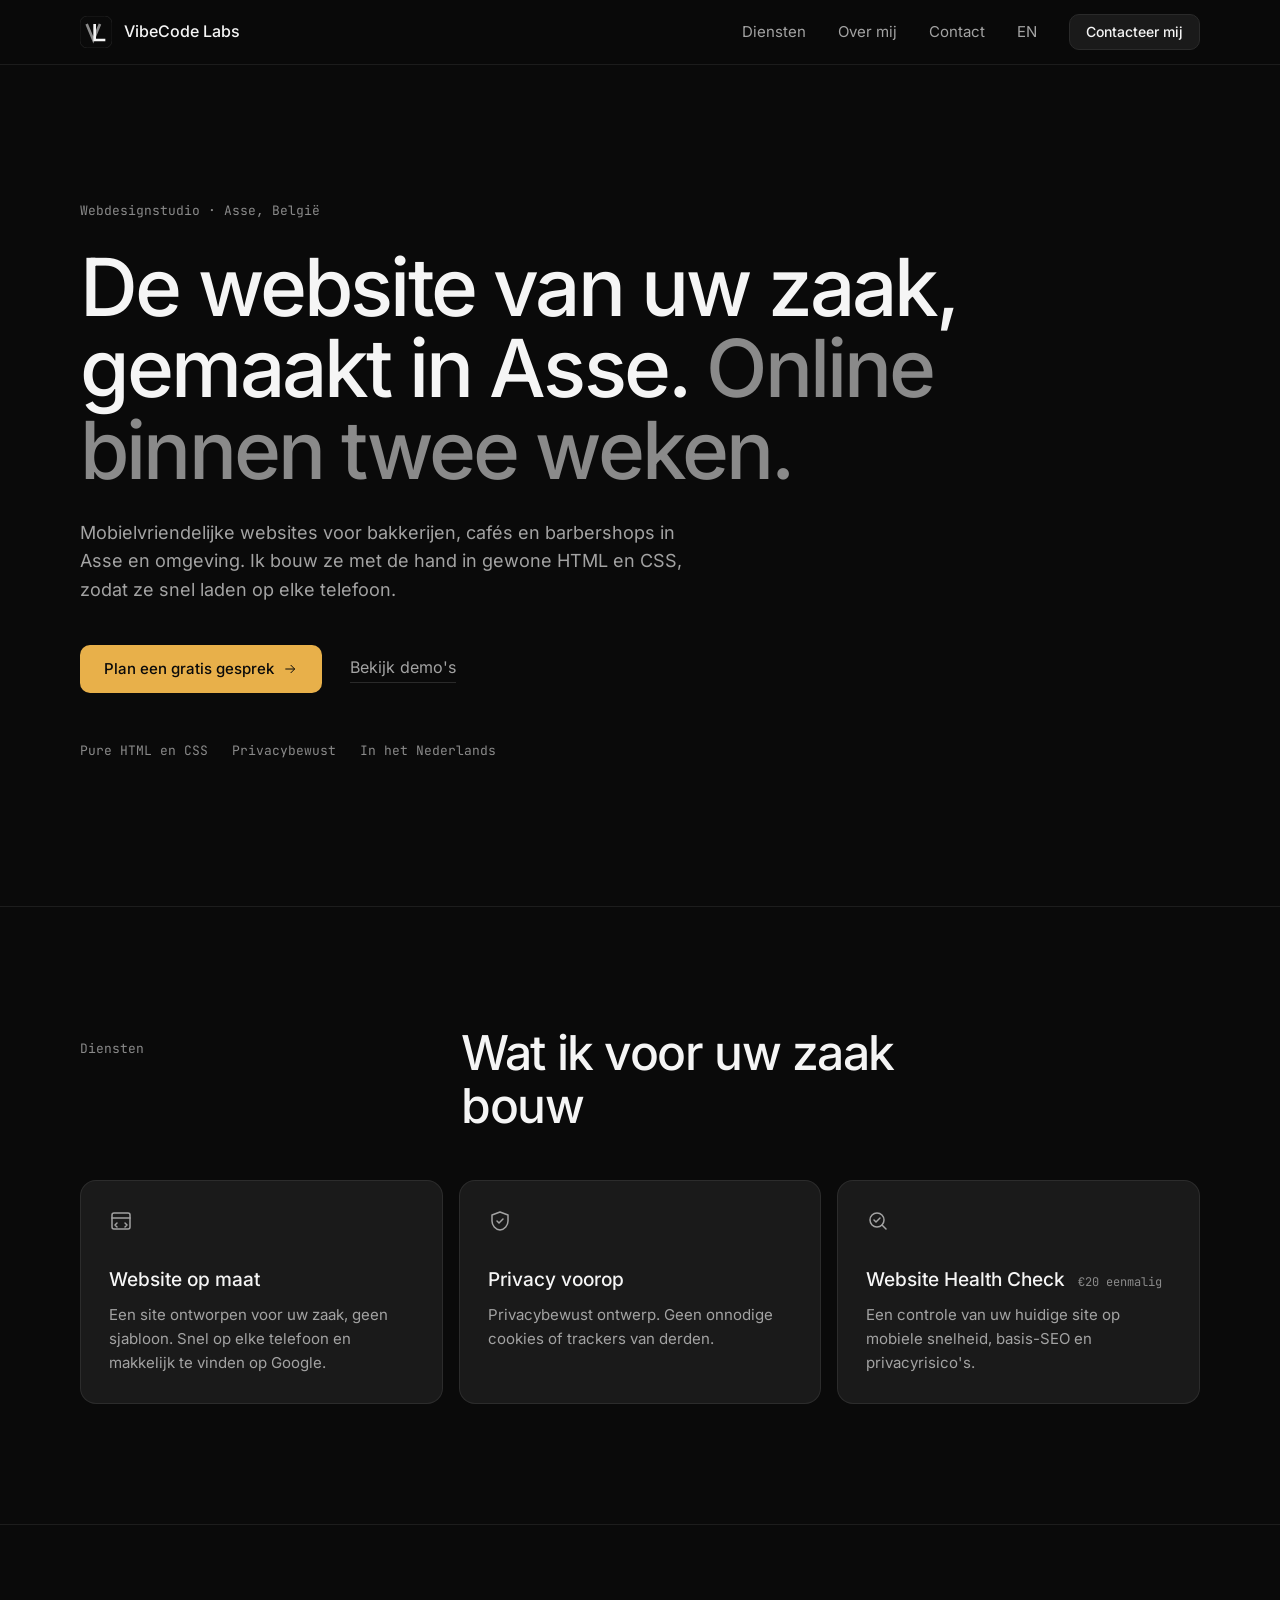
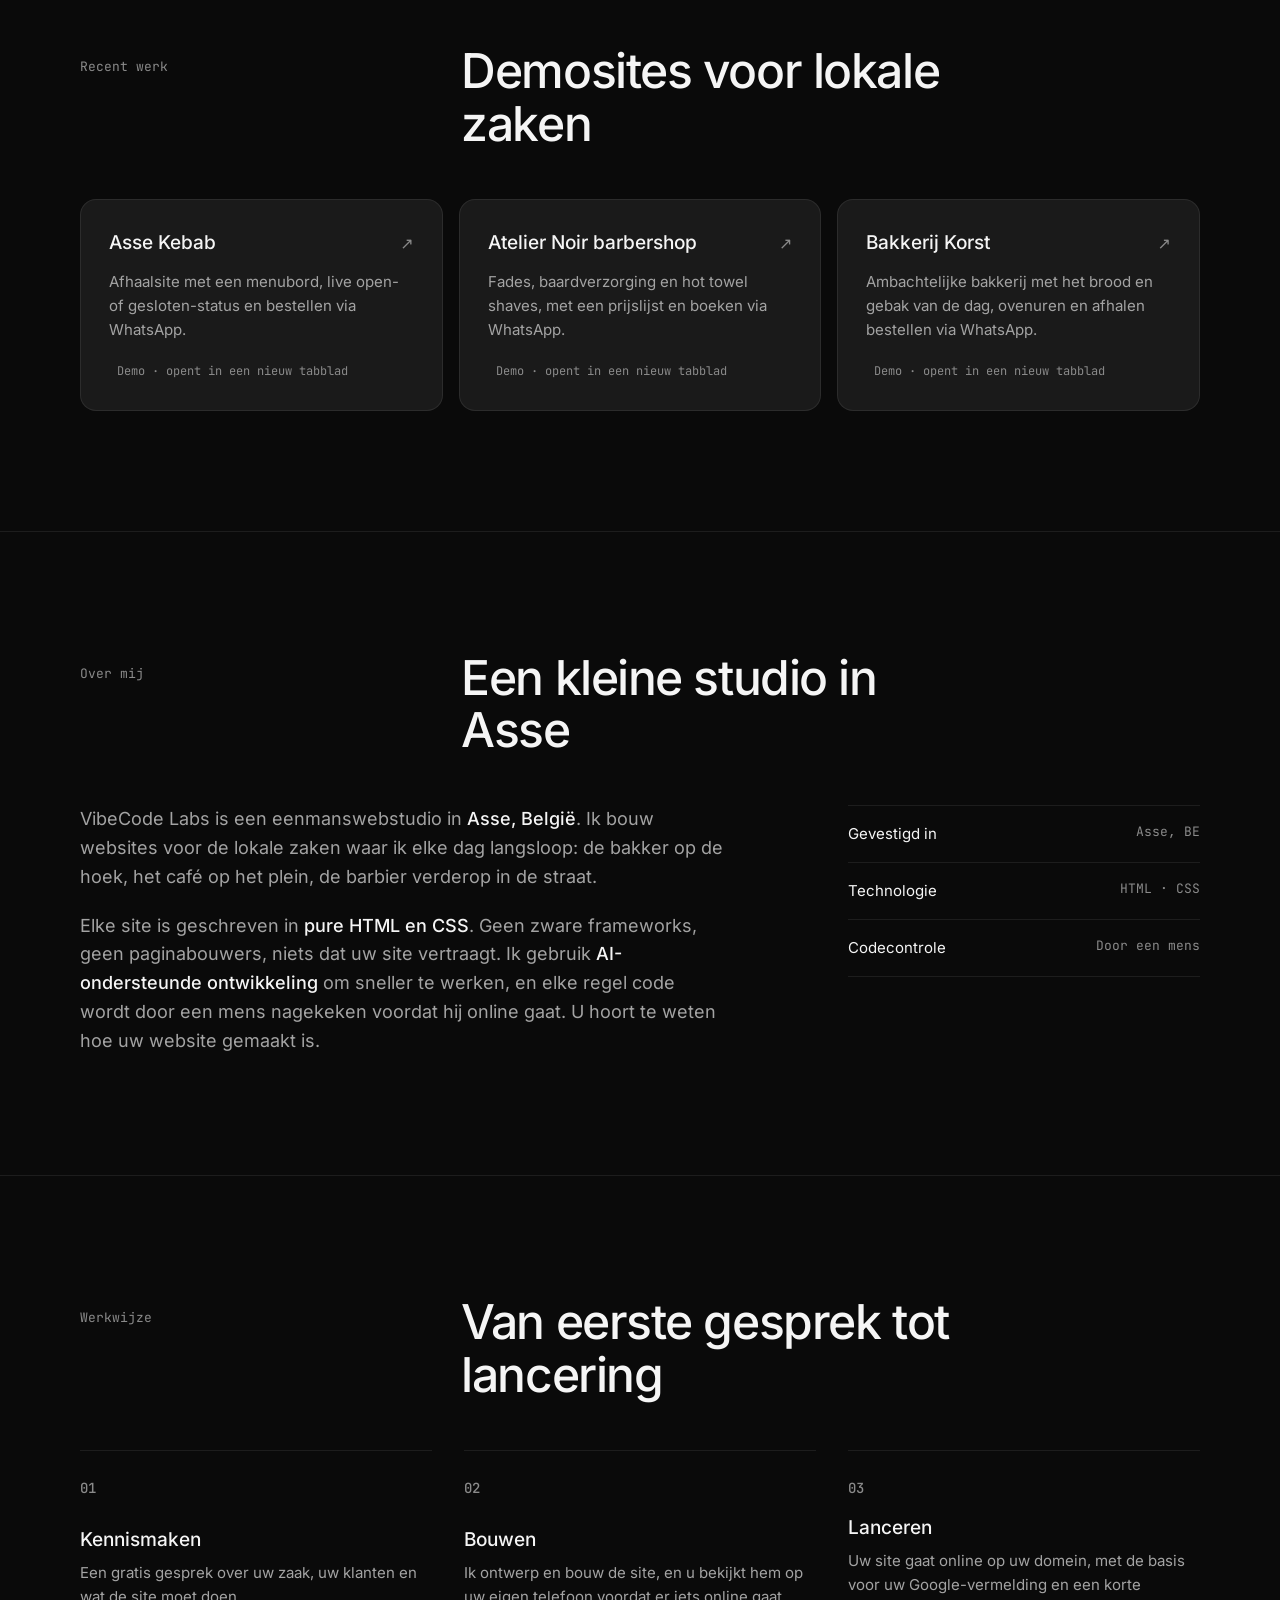
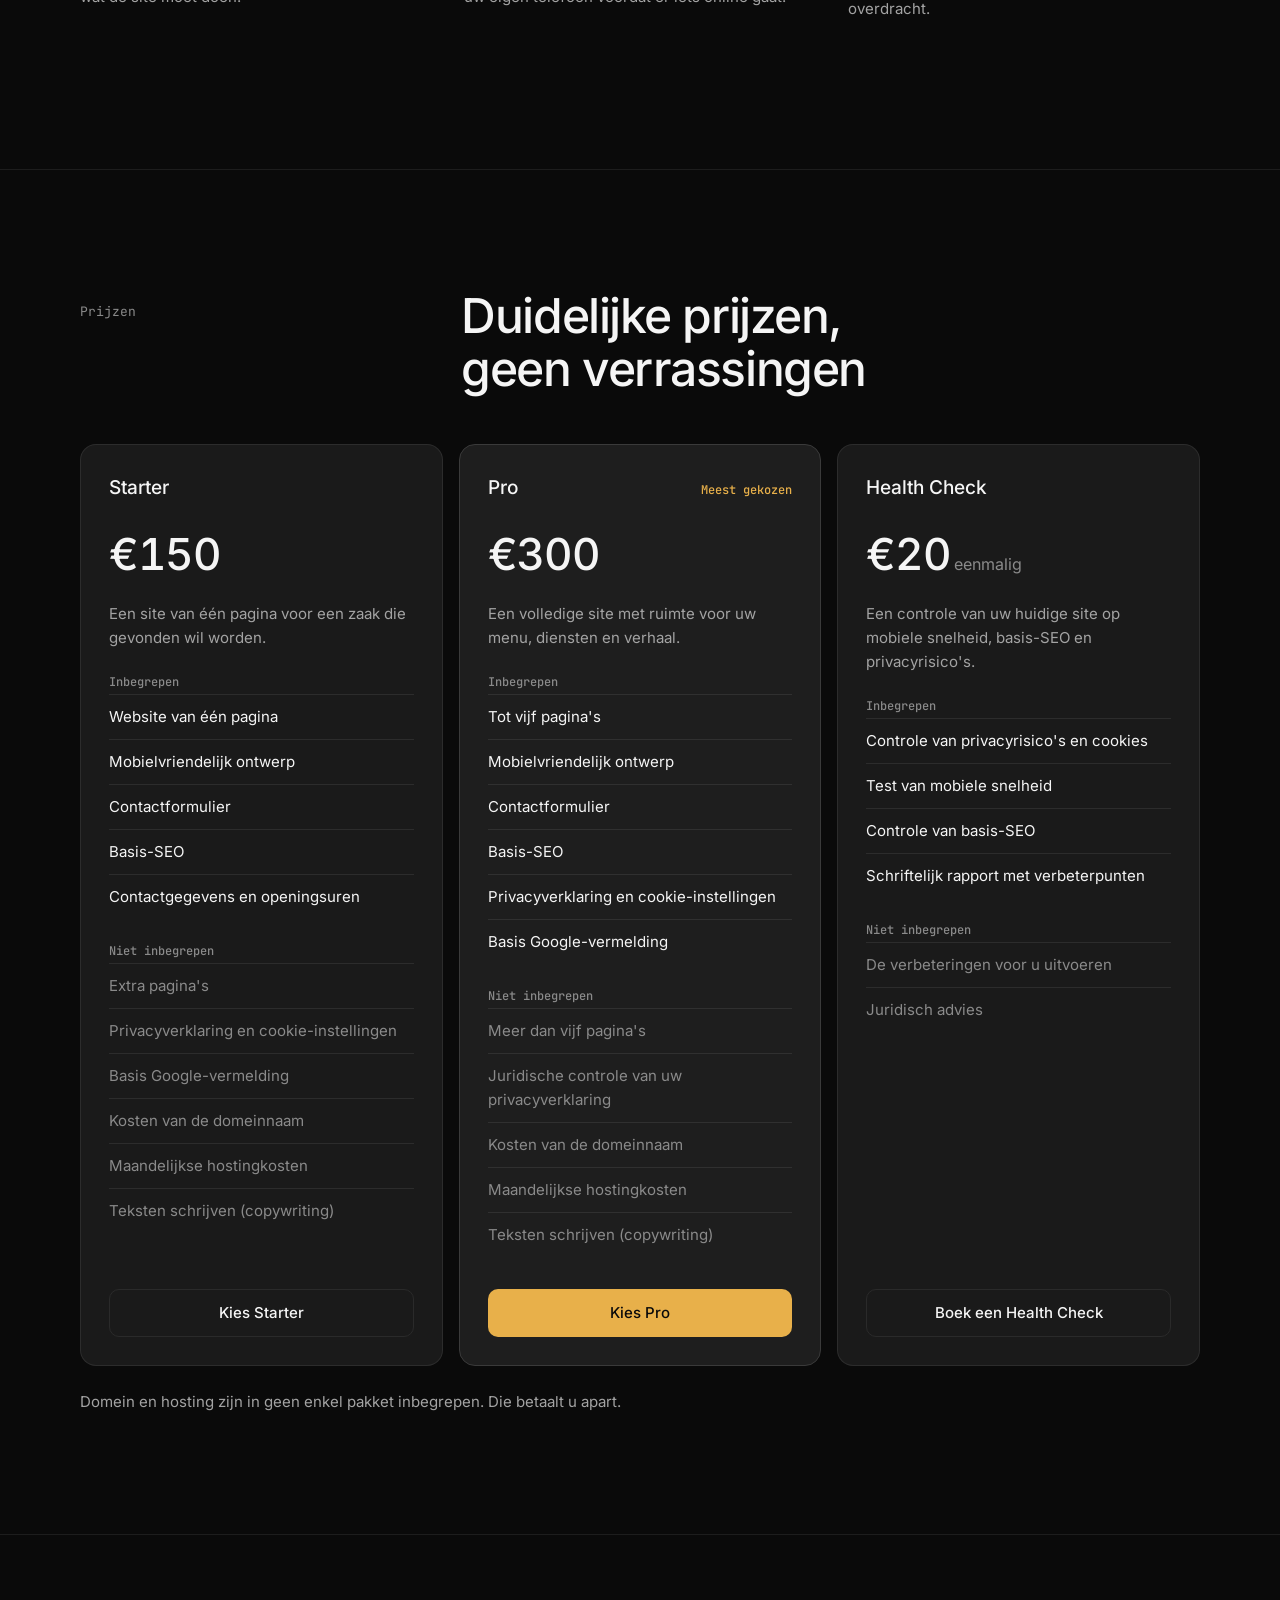
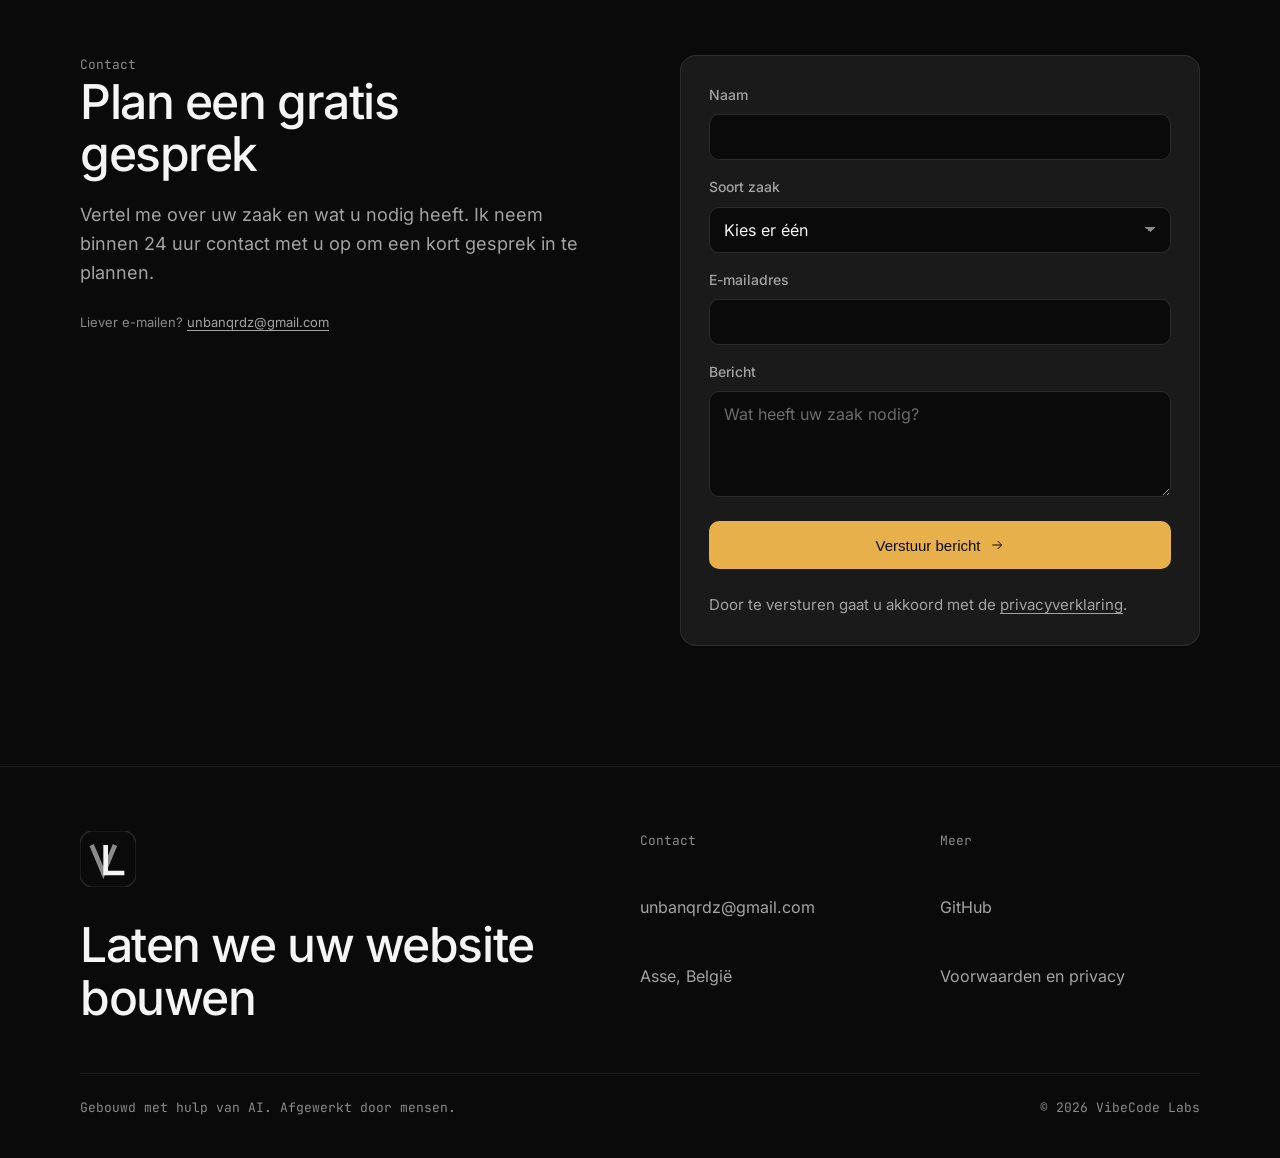
==== commit 86c425a7: "feat: add Bakkerij Korst bakery demo and Recent Work card Co-Authored-By: Claude Opus 5.5 <noreply@a" ====
--- a/index.html
+++ b/index.html
@@ -172,7 +172,7 @@
   .head { grid-template-columns: 1fr 2fr; align-items: end; }
   .head .mono { align-self: start; padding-top: 12px; }
   .grid-3 { grid-template-columns: repeat(3, 1fr); }
-  .work { grid-template-columns: 1fr 1fr; }
+  .work { grid-template-columns: repeat(3, 1fr); }
   .about { grid-template-columns: 2fr 1fr; gap: 64px; }
   .steps { grid-template-columns: repeat(3, 1fr); gap: 32px; }
   .steps li { grid-template-columns: 1fr; padding-top: 24px; }
@@ -269,6 +269,11 @@
           <p><span class="t-nl">Fades, baardverzorging en hot towel shaves, met een prijslijst en boeken via WhatsApp.</span><span class="t-en" lang="en">Fades, beard trims and hot towel shaves, with a price list and WhatsApp booking.</span></p>
           <span class="tag work-meta"><span class="t-nl">Demo · opent in een nieuw tabblad</span><span class="t-en" lang="en">Demo · opens in a new tab</span></span>
         </a>
+        <a class="card reveal" href="demos/Demo-Bakery/" target="_blank" rel="noopener">
+          <div class="work-top"><h3>Bakkerij Korst</h3><span class="arrow" aria-hidden="true">↗</span></div>
+          <p><span class="t-nl">Ambachtelijke bakkerij met het brood en gebak van de dag, ovenuren en afhalen bestellen via WhatsApp.</span><span class="t-en" lang="en">Artisan bakery with the day's breads and pastries, oven times and WhatsApp pickup orders.</span></p>
+          <span class="tag work-meta"><span class="t-nl">Demo · opent in een nieuw tabblad</span><span class="t-en" lang="en">Demo · opens in a new tab</span></span>
+        </a>
       </div>
     </div>
   </section>
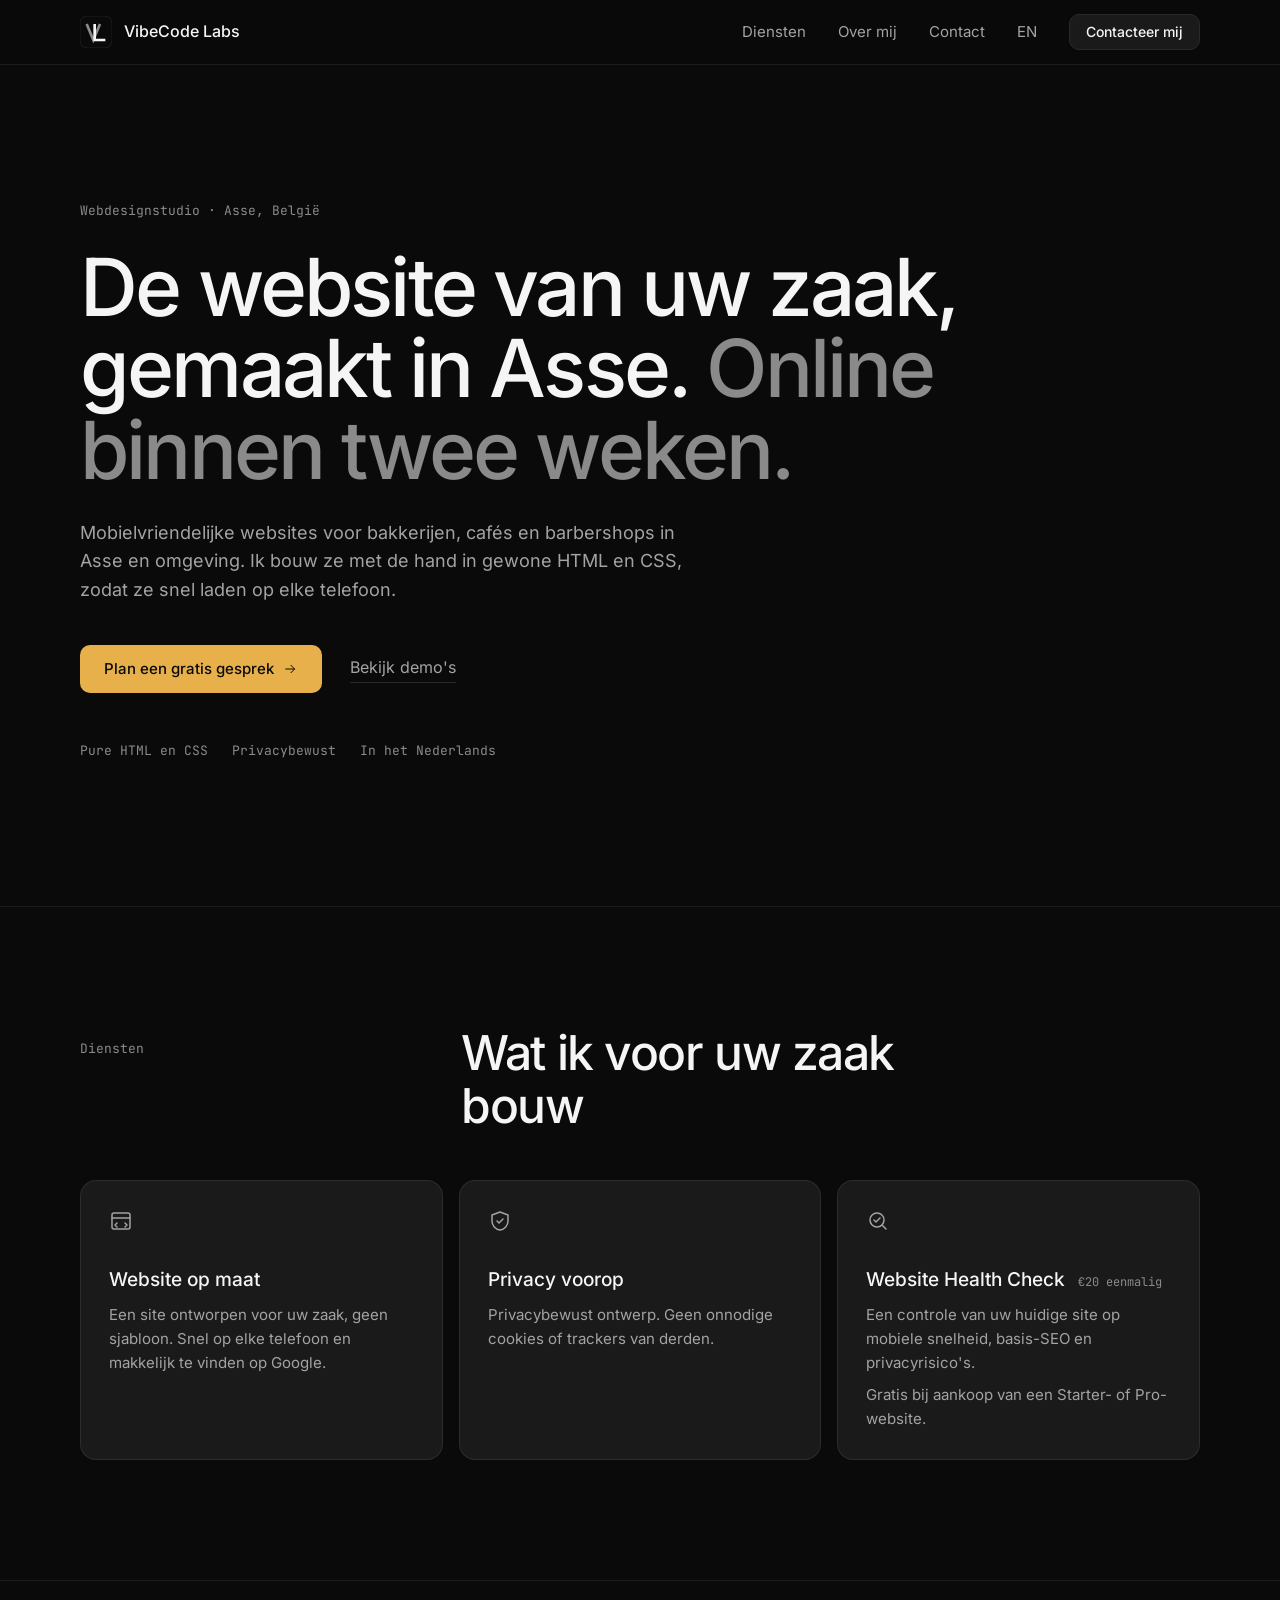
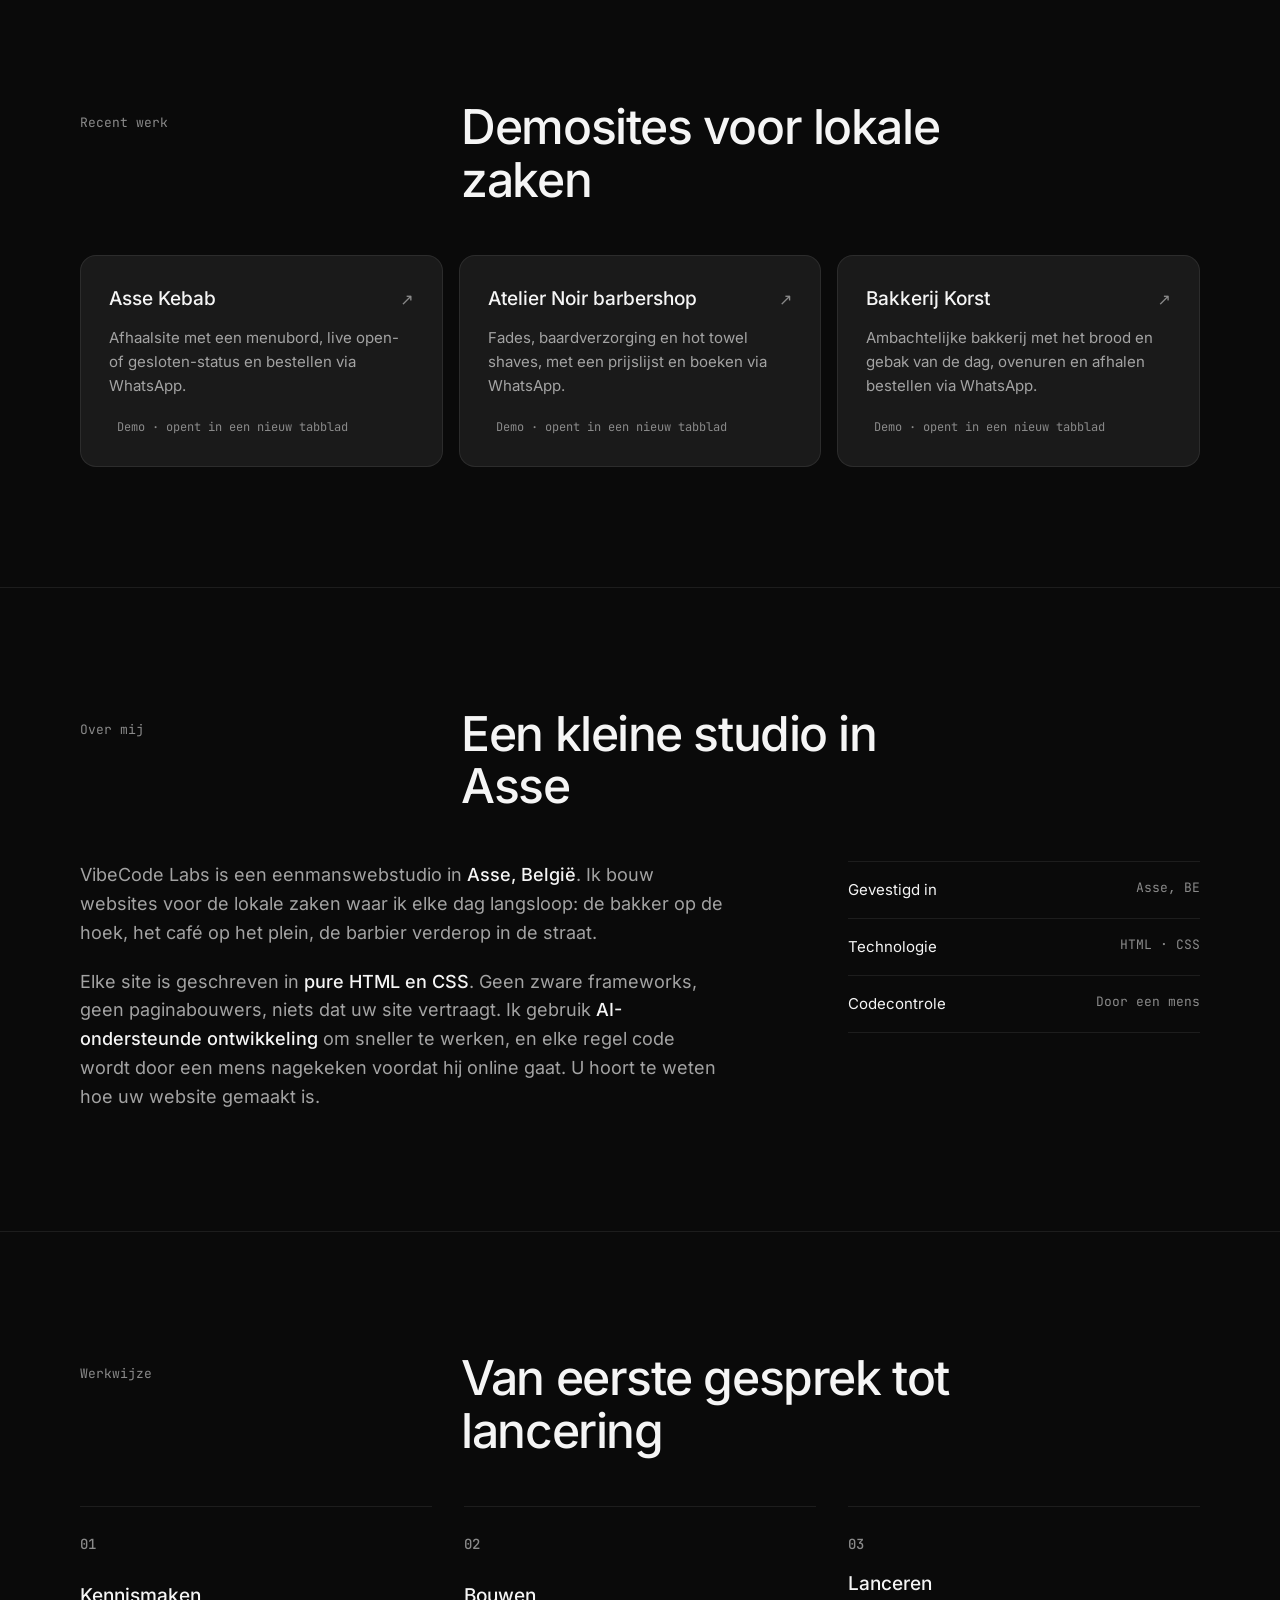
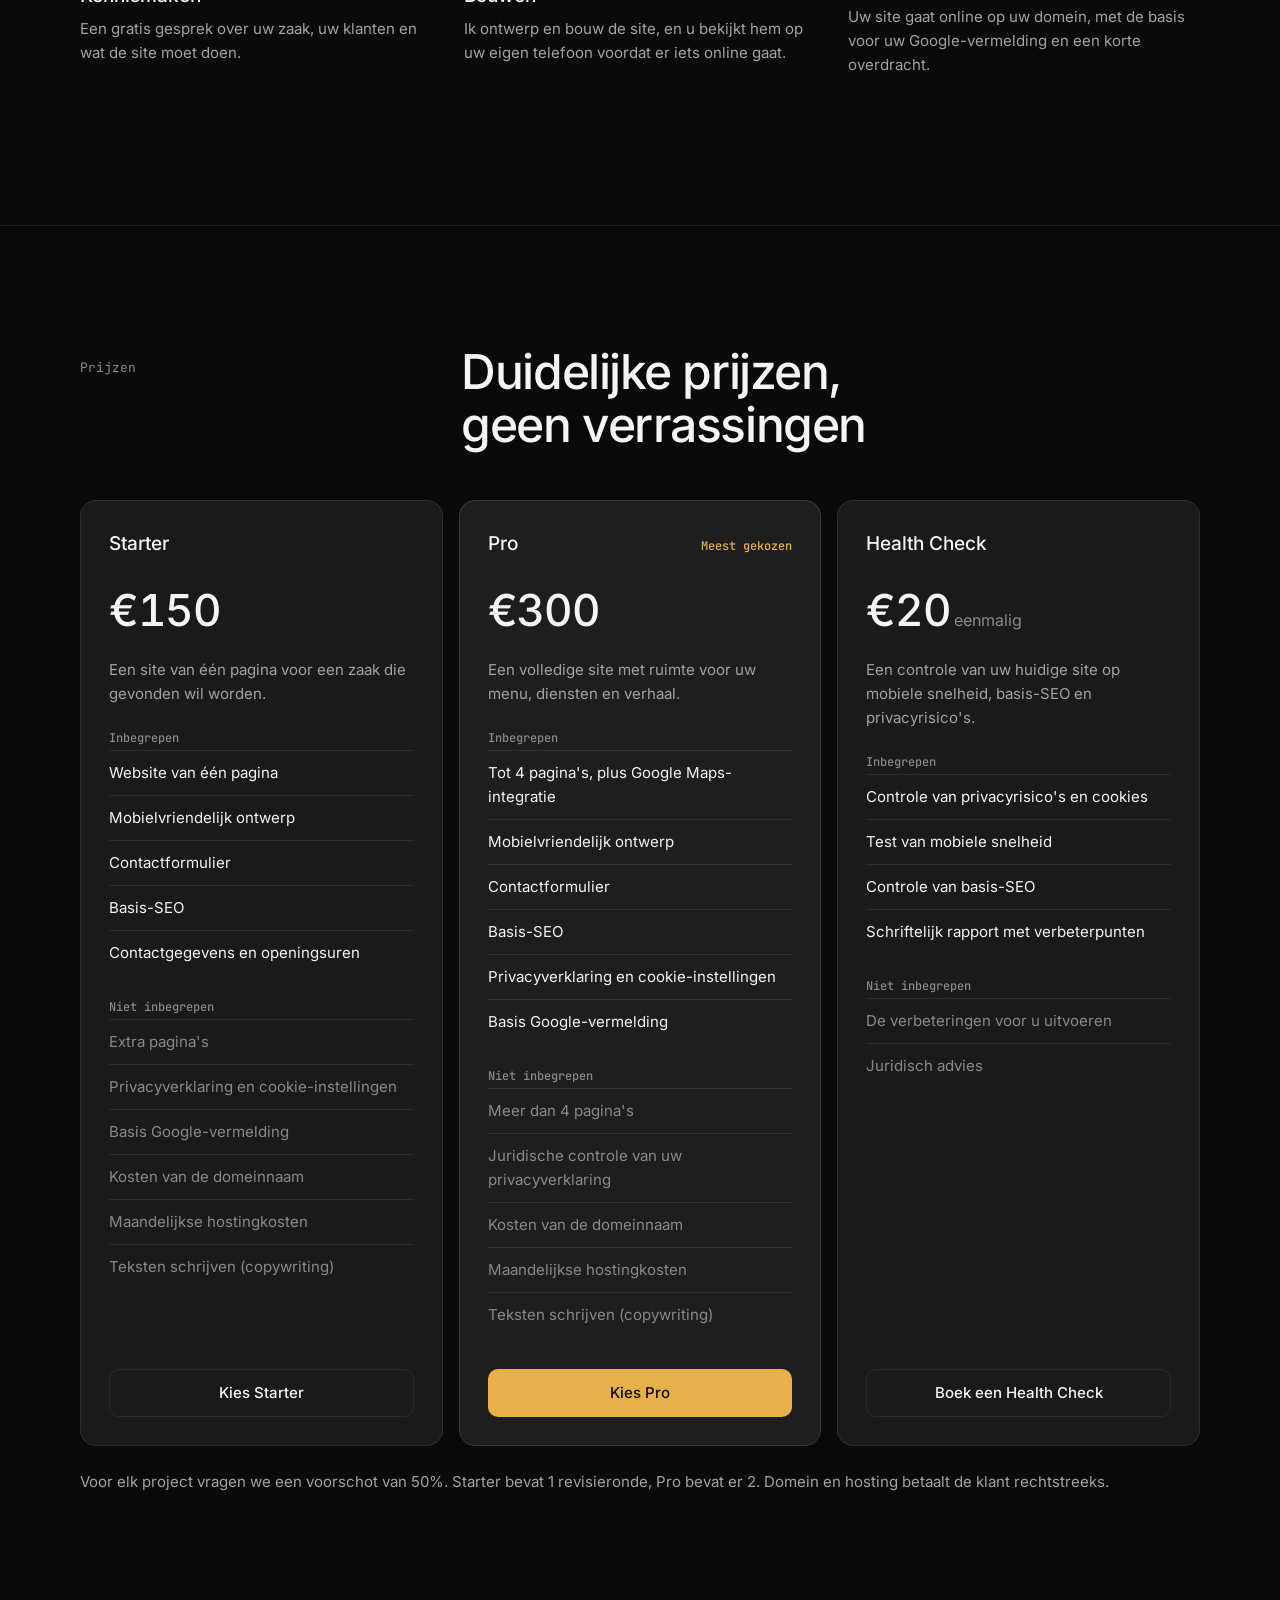
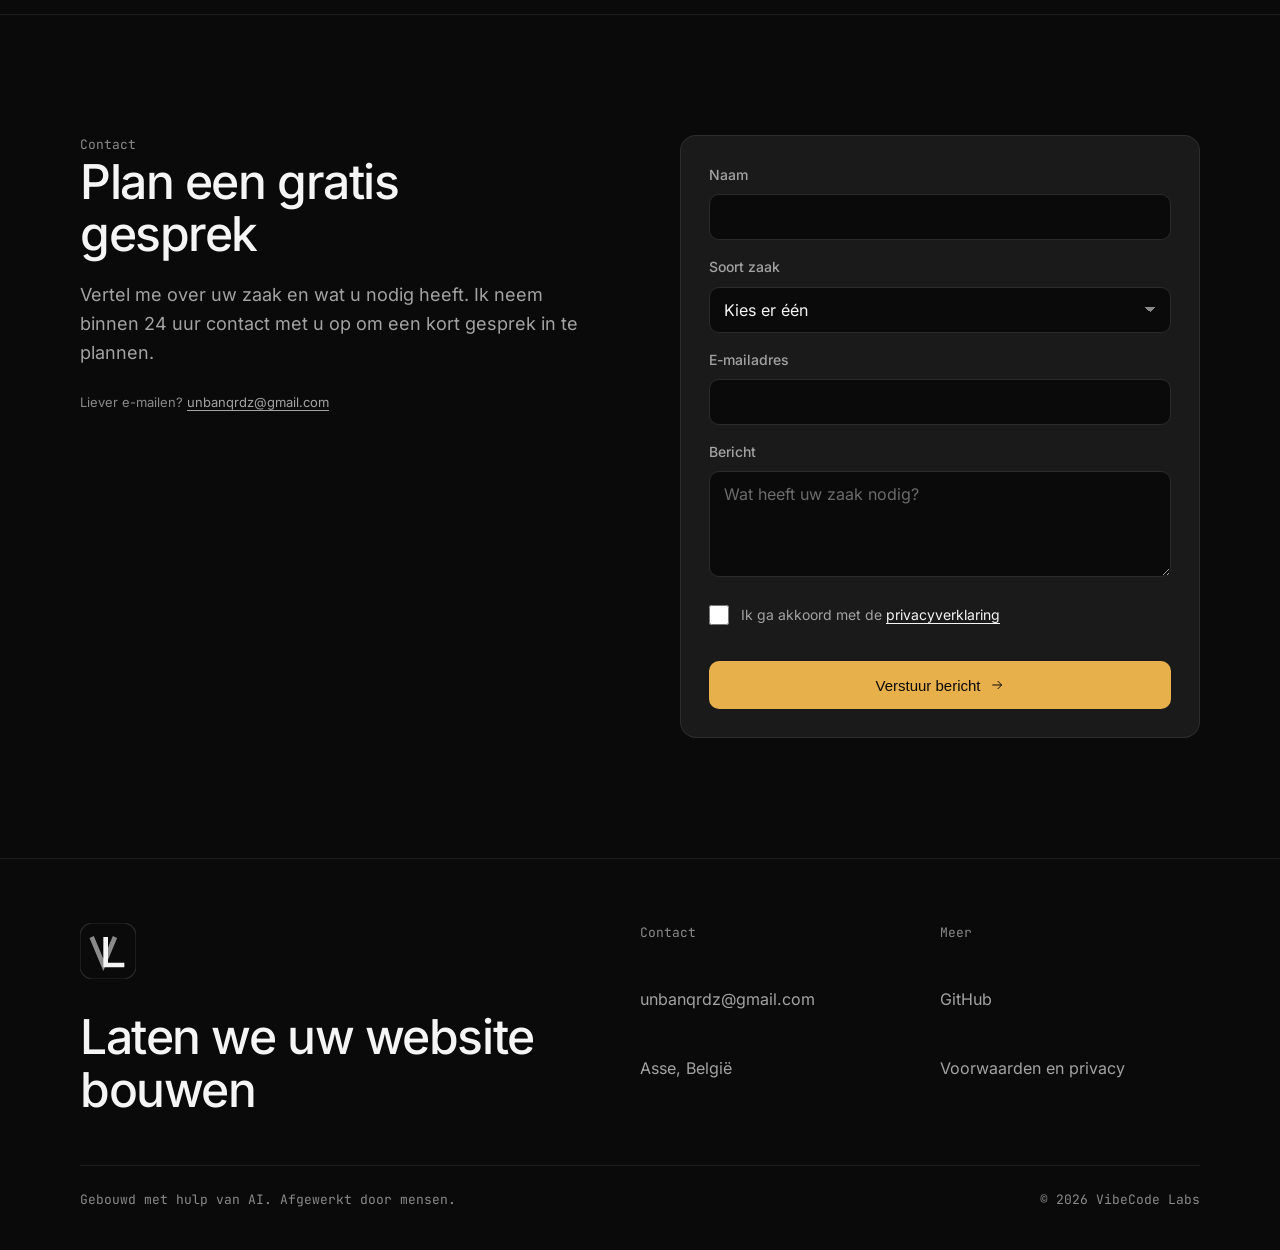
==== commit f0e30080: "fix: align site with legal, pricing and SEO notes - terms: student-run startup project, 50/50 deposi" ====
--- a/index.html
+++ b/index.html
@@ -3,10 +3,11 @@
 <head>
 <meta charset="utf-8">
 <meta name="viewport" content="width=device-width, initial-scale=1">
-<title>VibeCode Labs · Snelle websites voor lokale zaken in Asse</title>
+<title>Websites voor lokale zaken in Asse | VibeCode Labs</title>
 <meta name="description" content="Webdesignstudio in Asse. Snelle, mobielvriendelijke en privacybewuste websites voor bakkerijen, cafés en barbershops.">
 <meta property="og:type" content="website">
-<meta property="og:title" content="VibeCode Labs · Snelle websites voor lokale zaken">
+<meta property="og:title" content="Websites voor lokale zaken in Asse | VibeCode Labs">
+<meta property="og:image" content="https://qrdz0.github.io/VibeCode-Labs/og-image.jpg">
 <meta property="og:description" content="Snelle, mobielvriendelijke websites voor lokale zaken in Asse en omgeving.">
 <meta property="og:url" content="https://qrdz0.github.io/VibeCode-Labs/">
 <meta property="og:locale" content="nl_BE">
@@ -89,6 +90,10 @@
 .form select { appearance: none; background-image: linear-gradient(45deg, transparent 50%, var(--muted) 50%), linear-gradient(135deg, var(--muted) 50%, transparent 50%); background-position: calc(100% - 20px) 50%, calc(100% - 15px) 50%; background-size: 5px 5px; background-repeat: no-repeat; }
 .form ::placeholder { color: #6b6b6b; }
 .form input:focus, .form select:focus, .form textarea:focus { outline: none; border-color: var(--accent); }
+.form .consent { display: flex; align-items: center; gap: 12px; min-height: 44px; font-weight: 400; }
+.form .consent input { width: 20px; height: 20px; padding: 0; flex: none; accent-color: var(--accent); }
+.form .consent a { color: var(--text); text-decoration: underline; text-underline-offset: 3px; }
+.free-note { margin-top: 16px; font-size: 14px; color: var(--accent); }
 .form .btn { justify-content: center; margin-top: 8px; border: 0; cursor: pointer; }
 
 /* Work */
@@ -250,6 +255,7 @@
           <svg width="24" height="24" viewBox="0 0 24 24" fill="none" stroke="currentColor" stroke-width="1.5" stroke-linecap="round" stroke-linejoin="round" aria-hidden="true"><circle cx="11" cy="11" r="7"/><path d="m20 20-4-4M8 11l2 2 4-4"/></svg>
           <h3>Website Health Check <span class="tag"><span class="t-nl">€20 eenmalig</span><span class="t-en" lang="en">€20 one-time</span></span></h3>
           <p><span class="t-nl">Een controle van uw huidige site op mobiele snelheid, basis-SEO en privacyrisico's.</span><span class="t-en" lang="en">A check of your current site for mobile speed, basic SEO and privacy risks.</span></p>
+          <p class="free-note"><span class="t-nl">Gratis bij aankoop van een Starter- of Pro-website.</span><span class="t-en" lang="en">Free if you purchase a Starter or Pro website.</span></p>
         </article>
       </div>
     </div>
@@ -339,7 +345,7 @@
           <p><span class="t-nl">Een volledige site met ruimte voor uw menu, diensten en verhaal.</span><span class="t-en" lang="en">A full site with room for your menu, services and story.</span></p>
           <p class="list-label"><span class="t-nl">Inbegrepen</span><span class="t-en" lang="en">What's included</span></p>
           <ul class="inc">
-            <li><span class="t-nl">Tot vijf pagina's</span><span class="t-en" lang="en">Up to five pages</span></li>
+            <li><span class="t-nl">Tot 4 pagina's, plus Google Maps-integratie</span><span class="t-en" lang="en">Up to 4 pages, plus Google Maps integration</span></li>
             <li><span class="t-nl">Mobielvriendelijk ontwerp</span><span class="t-en" lang="en">Mobile-friendly design</span></li>
             <li><span class="t-nl">Contactformulier</span><span class="t-en" lang="en">Contact form</span></li>
             <li><span class="t-nl">Basis-SEO</span><span class="t-en" lang="en">Basic SEO</span></li>
@@ -348,7 +354,7 @@
           </ul>
           <p class="list-label"><span class="t-nl">Niet inbegrepen</span><span class="t-en" lang="en">Not included</span></p>
           <ul class="exc">
-            <li><span class="t-nl">Meer dan vijf pagina's</span><span class="t-en" lang="en">More than five pages</span></li>
+            <li><span class="t-nl">Meer dan 4 pagina's</span><span class="t-en" lang="en">More than 4 pages</span></li>
             <li><span class="t-nl">Juridische controle van uw privacyverklaring</span><span class="t-en" lang="en">Legal review of your privacy policy</span></li>
             <li><span class="t-nl">Kosten van de domeinnaam</span><span class="t-en" lang="en">Domain name cost</span></li>
             <li><span class="t-nl">Maandelijkse hostingkosten</span><span class="t-en" lang="en">Monthly hosting cost</span></li>
@@ -375,7 +381,7 @@
           <a class="btn btn-plain" href="#start"><span class="t-nl">Boek een Health Check</span><span class="t-en" lang="en">Book Health Check</span></a>
         </article>
       </div>
-      <p class="price-note reveal"><span class="t-nl">Domein en hosting zijn in geen enkel pakket inbegrepen. Die betaalt u apart.</span><span class="t-en" lang="en">Domain and hosting are not included in any package. You pay for them separately.</span></p>
+      <p class="price-note reveal"><span class="t-nl">Voor elk project vragen we een voorschot van 50%. Starter bevat 1 revisieronde, Pro bevat er 2. Domein en hosting betaalt de klant rechtstreeks.</span><span class="t-en" lang="en">All projects require a 50% deposit. Starter includes 1 revision round; Pro includes 2. Domain and hosting are paid directly by the client.</span></p>
     </div>
   </section>
 
@@ -400,11 +406,11 @@
           <label><span><span class="t-nl">Bericht</span><span class="t-en" lang="en">Message</span></span><textarea name="message" rows="4" required placeholder="Wat heeft uw zaak nodig?" data-en-placeholder="What does your business need?"></textarea></label>
           <input type="text" name="_gotcha" class="hp" tabindex="-1" autocomplete="off" aria-hidden="true">
           <input type="hidden" name="_subject" value="New enquiry from the VibeCode Labs site">
+          <label class="consent"><input type="checkbox" name="privacy_consent" value="yes" required><span><span class="t-nl">Ik ga akkoord met de <a href="terms.html#privacy">privacyverklaring</a></span><span class="t-en" lang="en">I agree to the <a href="terms.html#privacy">Privacy Policy</a></span></span></label>
           <p class="form-error" id="form-error" hidden></p>
           <button class="btn btn-primary" type="submit"><span class="t-nl">Verstuur bericht</span><span class="t-en" lang="en">Send message</span>
             <svg width="16" height="16" viewBox="0 0 24 24" fill="none" stroke="currentColor" stroke-width="1.5" aria-hidden="true"><path d="M5 12h14M13 6l6 6-6 6"/></svg>
           </button>
-          <p class="form-note"><span class="t-nl">Door te versturen gaat u akkoord met de <a href="terms.html#privacy">privacyverklaring</a>.</span><span class="t-en" lang="en">By submitting, you agree to the <a href="terms.html#privacy">Privacy Policy</a>.</span></p>
         </form>
       </div>
     </div>
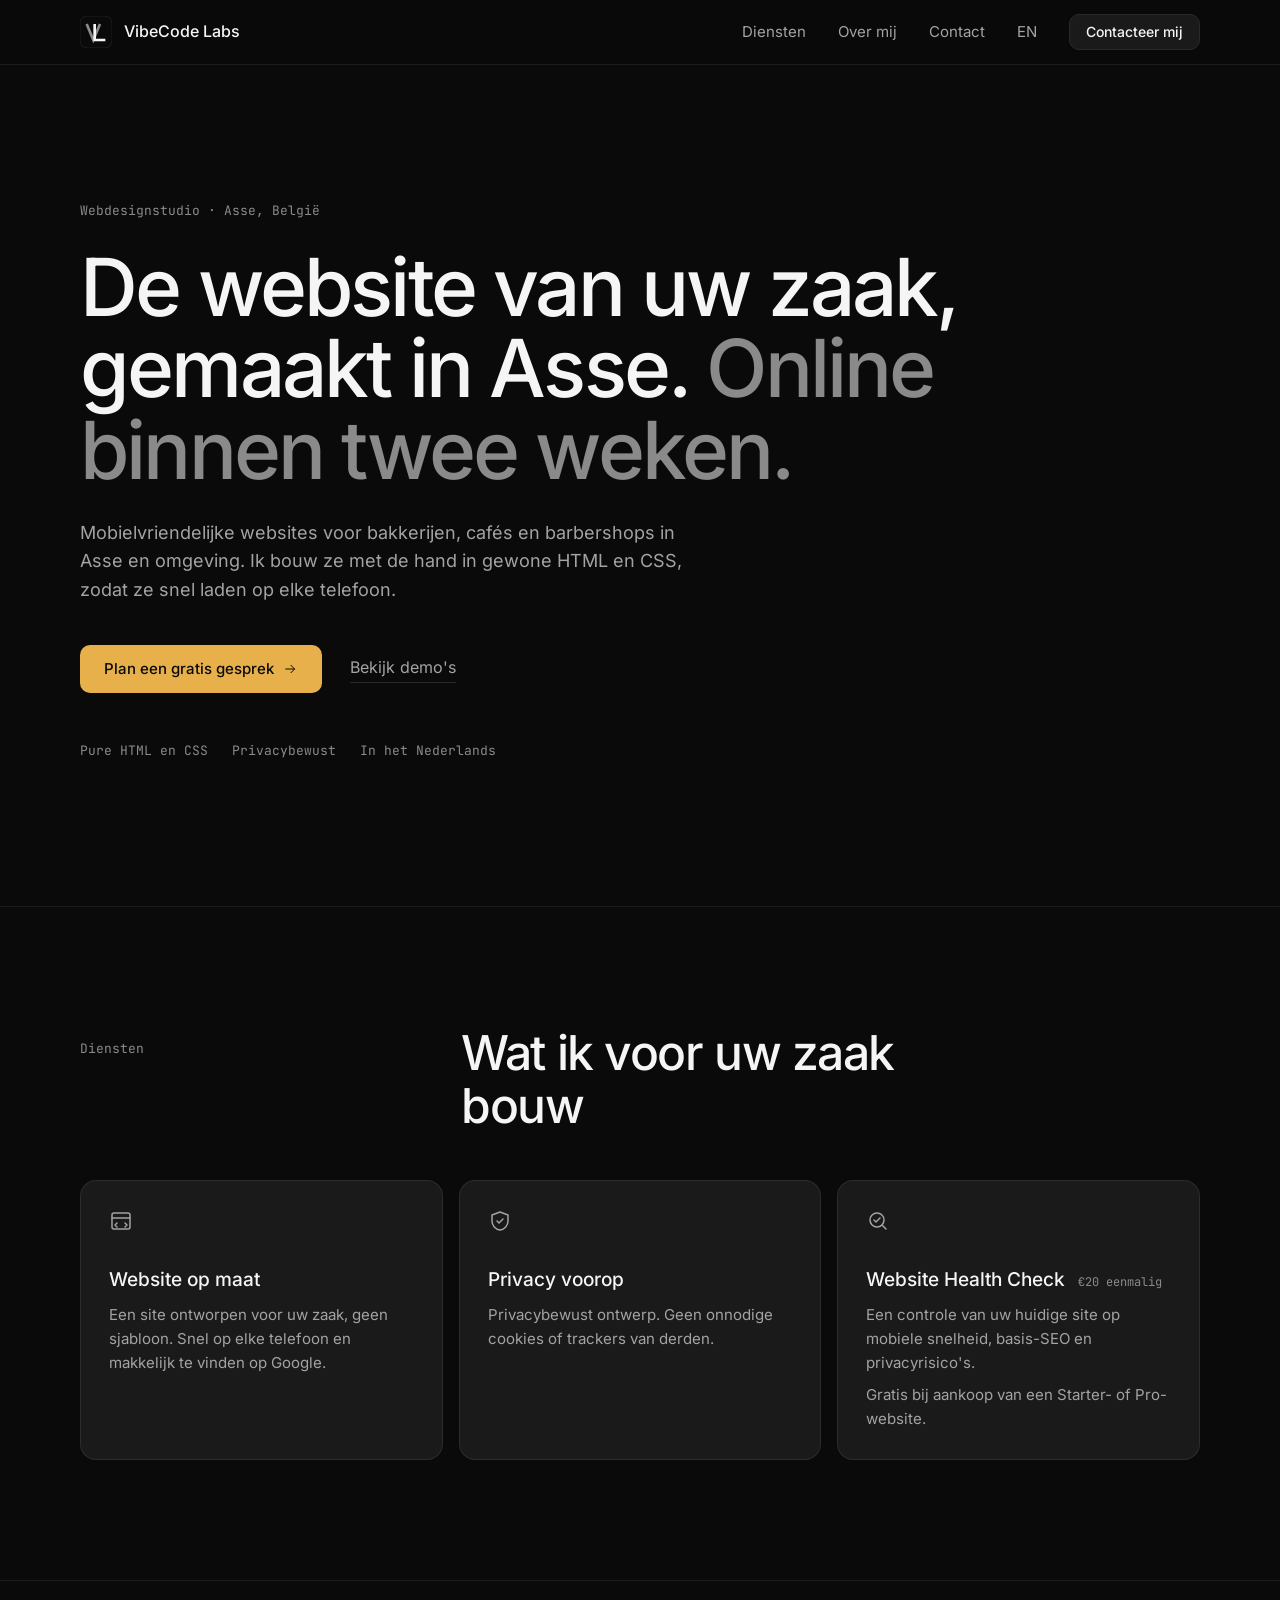
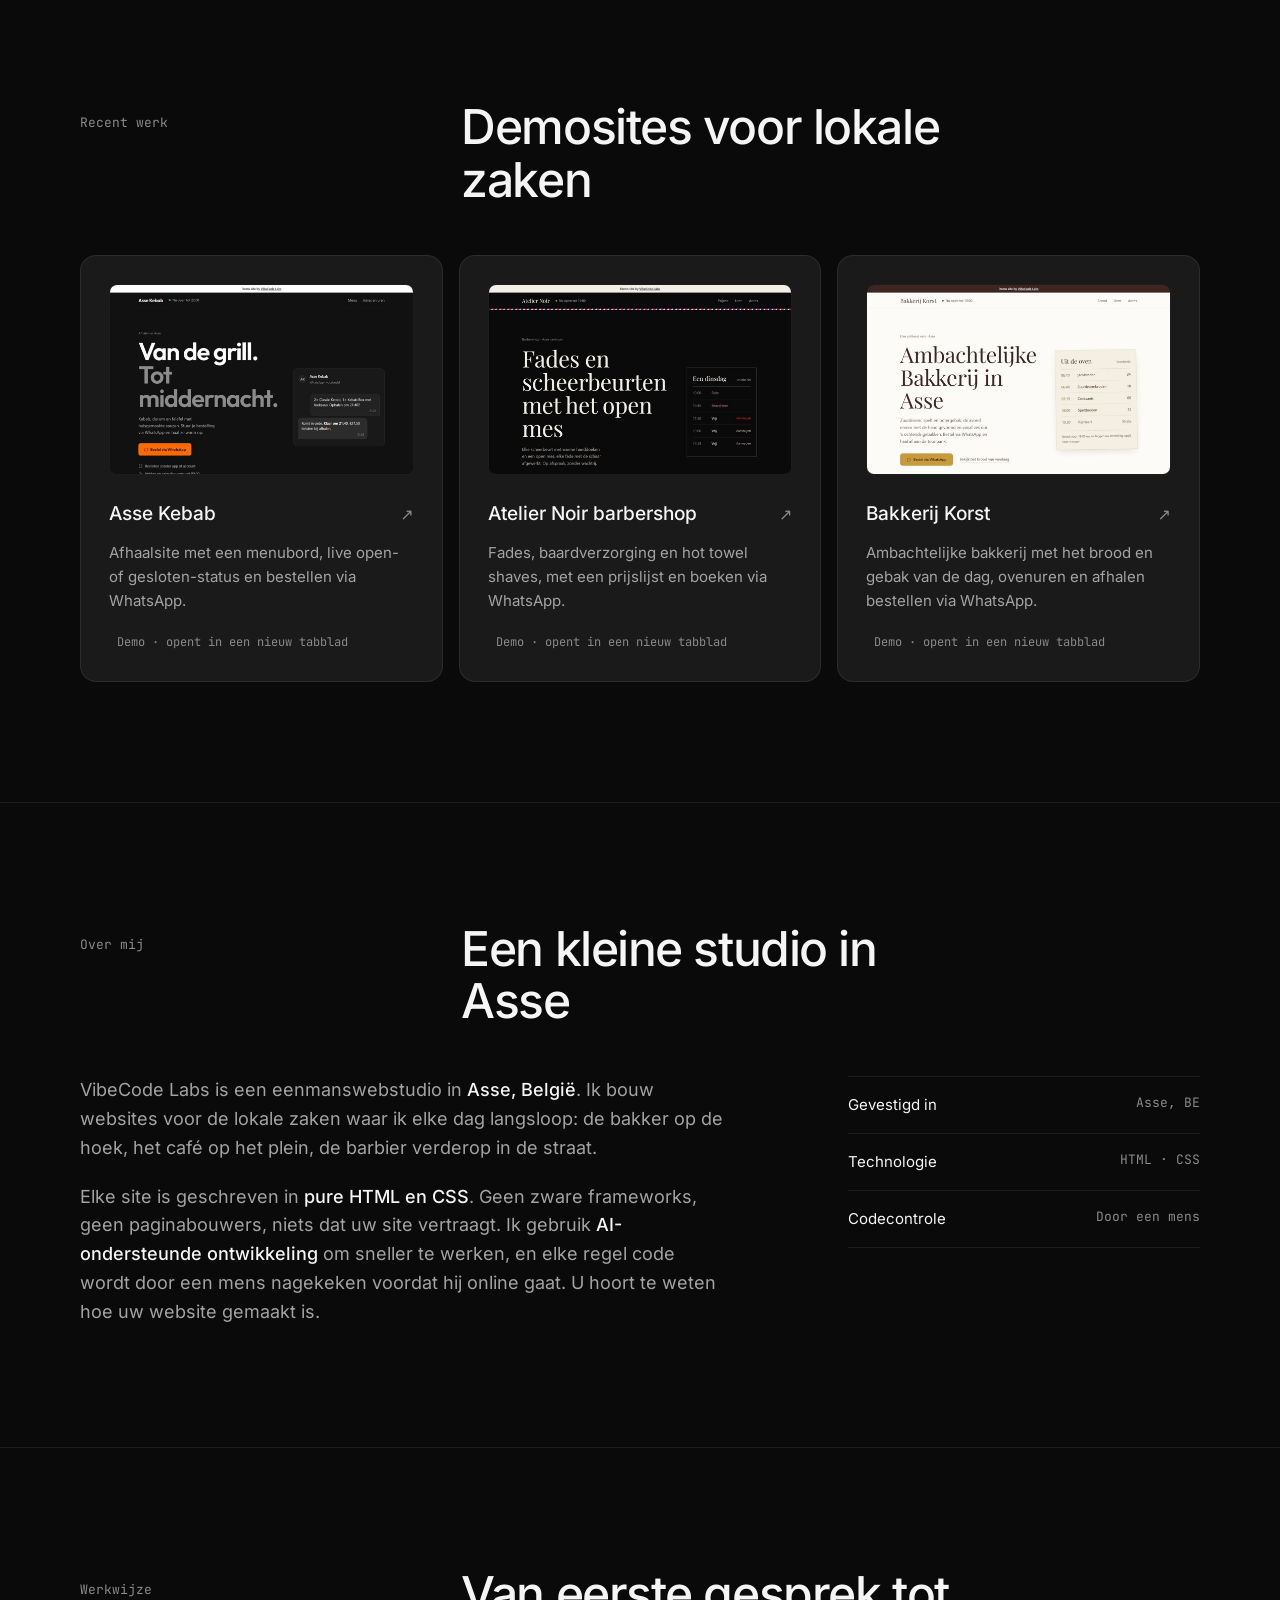
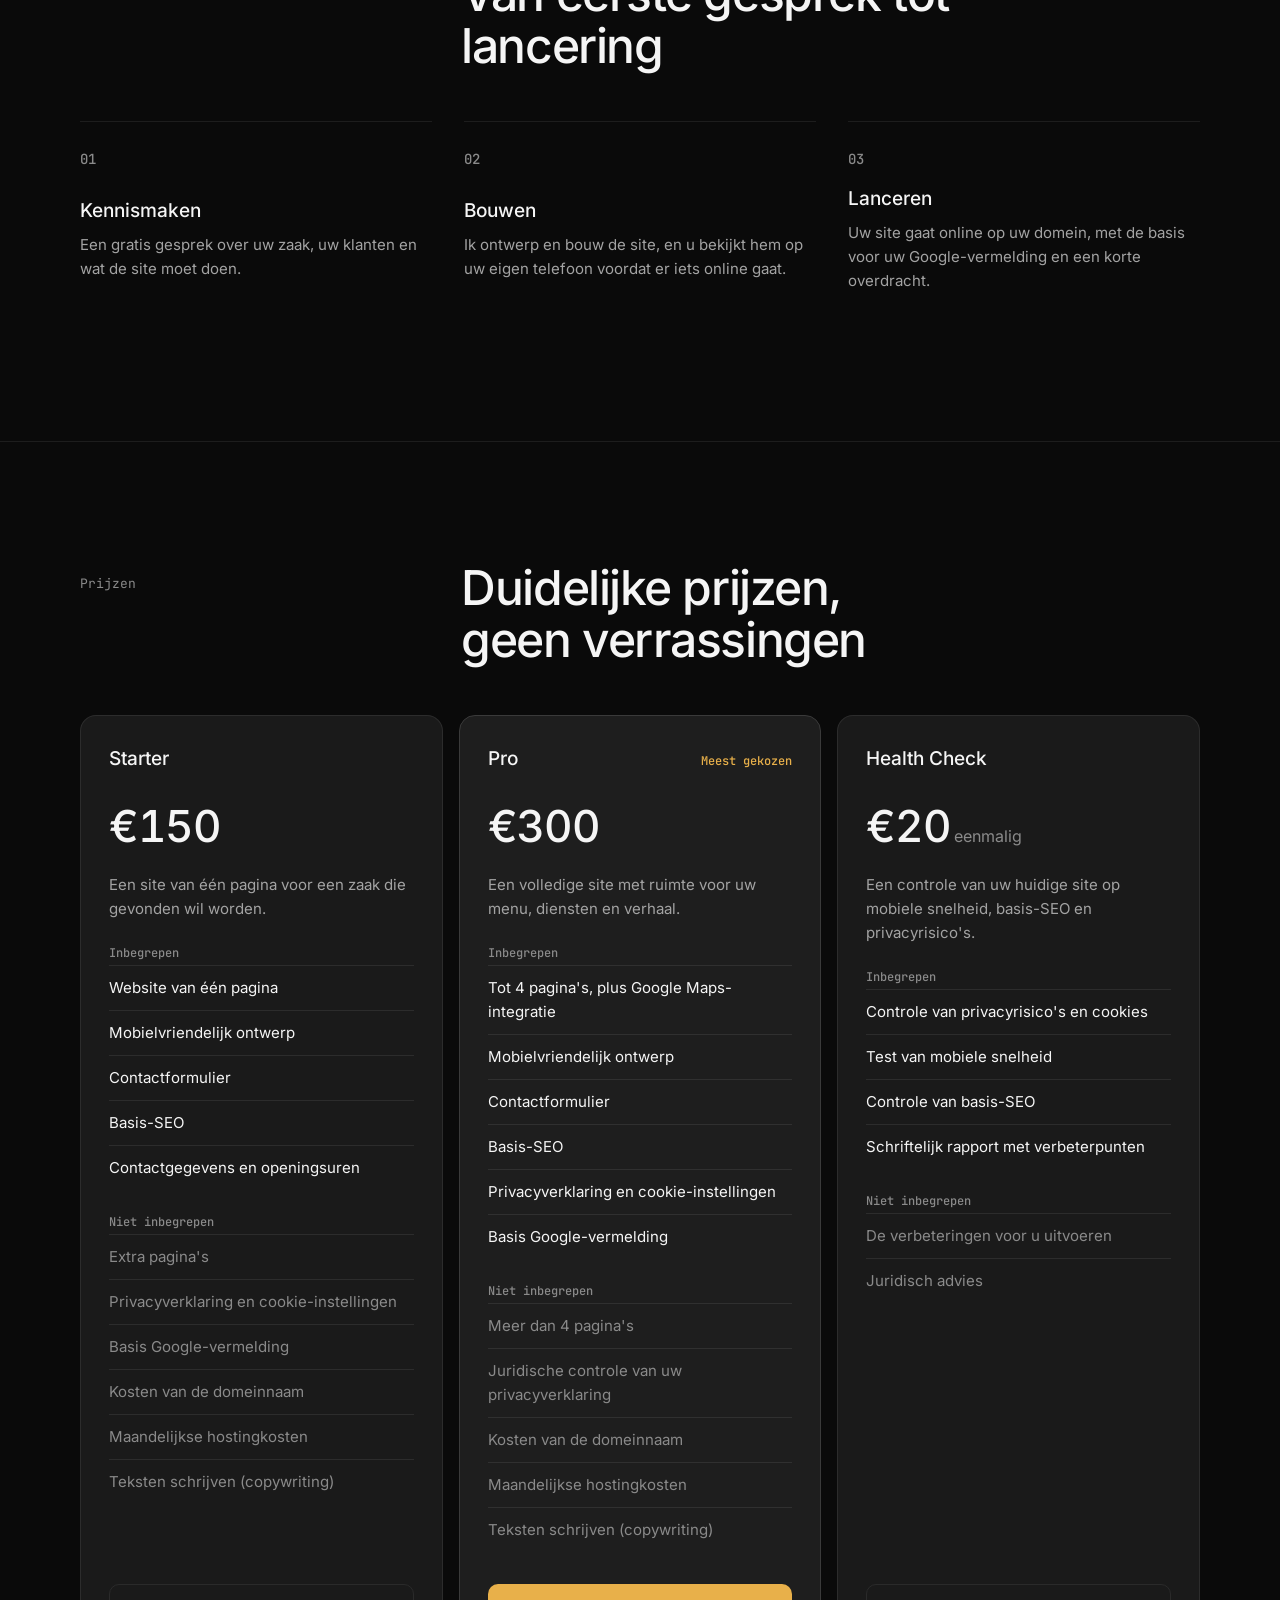
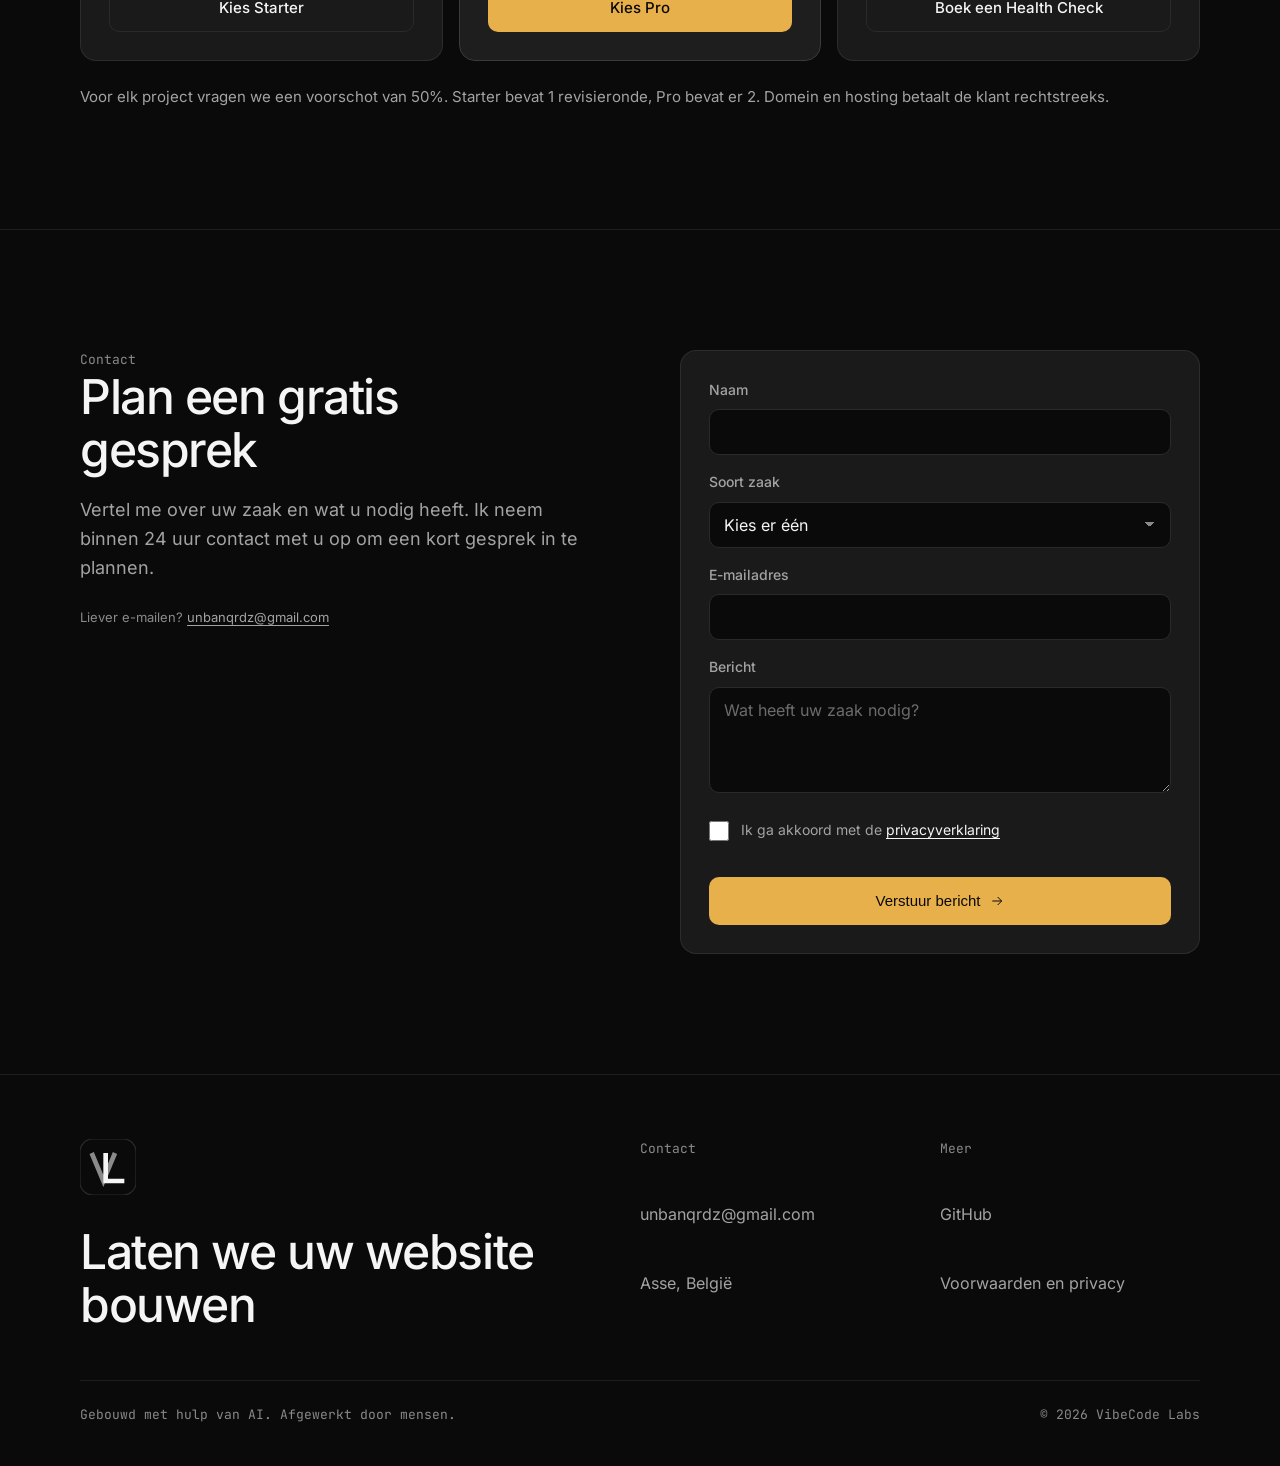
==== commit fbb076f0: "feat: Dutch bakery demo and screenshot previews in Recent Work - Bakkerij Korst demo translated to n" ====
--- a/index.html
+++ b/index.html
@@ -103,6 +103,11 @@
 .work .arrow { transition: transform 150ms var(--ease); color: var(--muted); }
 .work-top { display: flex; justify-content: space-between; align-items: baseline; }
 .work-meta { margin: 16px 0 0; }
+/* Framed screenshot; the image zooms inside its frame so the card itself never moves */
+.shot { display: block; margin-bottom: 20px; border: 1px solid var(--line); border-radius: 8px; overflow: hidden; background: var(--black); }
+.shot img { display: block; width: 100%; height: auto; transform-origin: top center; transition: transform 300ms var(--ease); }
+.work a:hover .shot img { transform: scale(1.03); }
+@media (prefers-reduced-motion: reduce) { .shot img { transition: none; } }
 .hero { border-top: 0; }
 .foot-title { margin-top: 24px; }
 
@@ -265,17 +270,20 @@
     <div class="wrap">
       <div class="head reveal"><p class="mono"><span class="t-nl">Recent werk</span><span class="t-en" lang="en">Recent work</span></p><h2><span class="t-nl">Demosites voor lokale zaken</span><span class="t-en" lang="en">Demo sites for local shops</span></h2></div>
       <div class="work">
-        <a class="card reveal" href="demos/Asse-Kebab/" target="_blank" rel="noopener">
+        <a class="card reveal" href="https://qrdz0.github.io/VibeCode-Labs/demos/Asse-Kebab/" target="_blank" rel="noopener">
+          <span class="shot"><img src="demos/kebab-preview.jpg" alt="Startpagina van de Asse Kebab demo: zwarte pagina met een oranje WhatsApp-knop en een voorbeeldbestelling in een chatvenster" width="1200" height="750" loading="lazy"></span>
           <div class="work-top"><h3>Asse Kebab</h3><span class="arrow" aria-hidden="true">↗</span></div>
           <p><span class="t-nl">Afhaalsite met een menubord, live open- of gesloten-status en bestellen via WhatsApp.</span><span class="t-en" lang="en">Takeaway site with a menu board, live open or closed status and WhatsApp ordering.</span></p>
           <span class="tag work-meta"><span class="t-nl">Demo · opent in een nieuw tabblad</span><span class="t-en" lang="en">Demo · opens in a new tab</span></span>
         </a>
-        <a class="card reveal" href="demos/Demo-Barbershop/" target="_blank" rel="noopener">
+        <a class="card reveal" href="https://qrdz0.github.io/VibeCode-Labs/demos/Demo-Barbershop/" target="_blank" rel="noopener">
+          <span class="shot"><img src="demos/barber-preview.jpg" alt="Startpagina van de Atelier Noir demo: zwarte pagina met een serif titel en een afsprakenboek met vrije uren" width="1200" height="750" loading="lazy"></span>
           <div class="work-top"><h3>Atelier Noir barbershop</h3><span class="arrow" aria-hidden="true">↗</span></div>
           <p><span class="t-nl">Fades, baardverzorging en hot towel shaves, met een prijslijst en boeken via WhatsApp.</span><span class="t-en" lang="en">Fades, beard trims and hot towel shaves, with a price list and WhatsApp booking.</span></p>
           <span class="tag work-meta"><span class="t-nl">Demo · opent in een nieuw tabblad</span><span class="t-en" lang="en">Demo · opens in a new tab</span></span>
         </a>
-        <a class="card reveal" href="demos/Demo-Bakery/" target="_blank" rel="noopener">
+        <a class="card reveal" href="https://qrdz0.github.io/VibeCode-Labs/demos/Demo-Bakery/" target="_blank" rel="noopener">
+          <span class="shot"><img src="demos/bakery-preview.jpg" alt="Startpagina van de Bakkerij Korst demo: crèmekleurige pagina met een gouden bestelknop en een lijst van wat uit de oven kwam" width="1200" height="750" loading="lazy"></span>
           <div class="work-top"><h3>Bakkerij Korst</h3><span class="arrow" aria-hidden="true">↗</span></div>
           <p><span class="t-nl">Ambachtelijke bakkerij met het brood en gebak van de dag, ovenuren en afhalen bestellen via WhatsApp.</span><span class="t-en" lang="en">Artisan bakery with the day's breads and pastries, oven times and WhatsApp pickup orders.</span></p>
           <span class="tag work-meta"><span class="t-nl">Demo · opent in een nieuw tabblad</span><span class="t-en" lang="en">Demo · opens in a new tab</span></span>
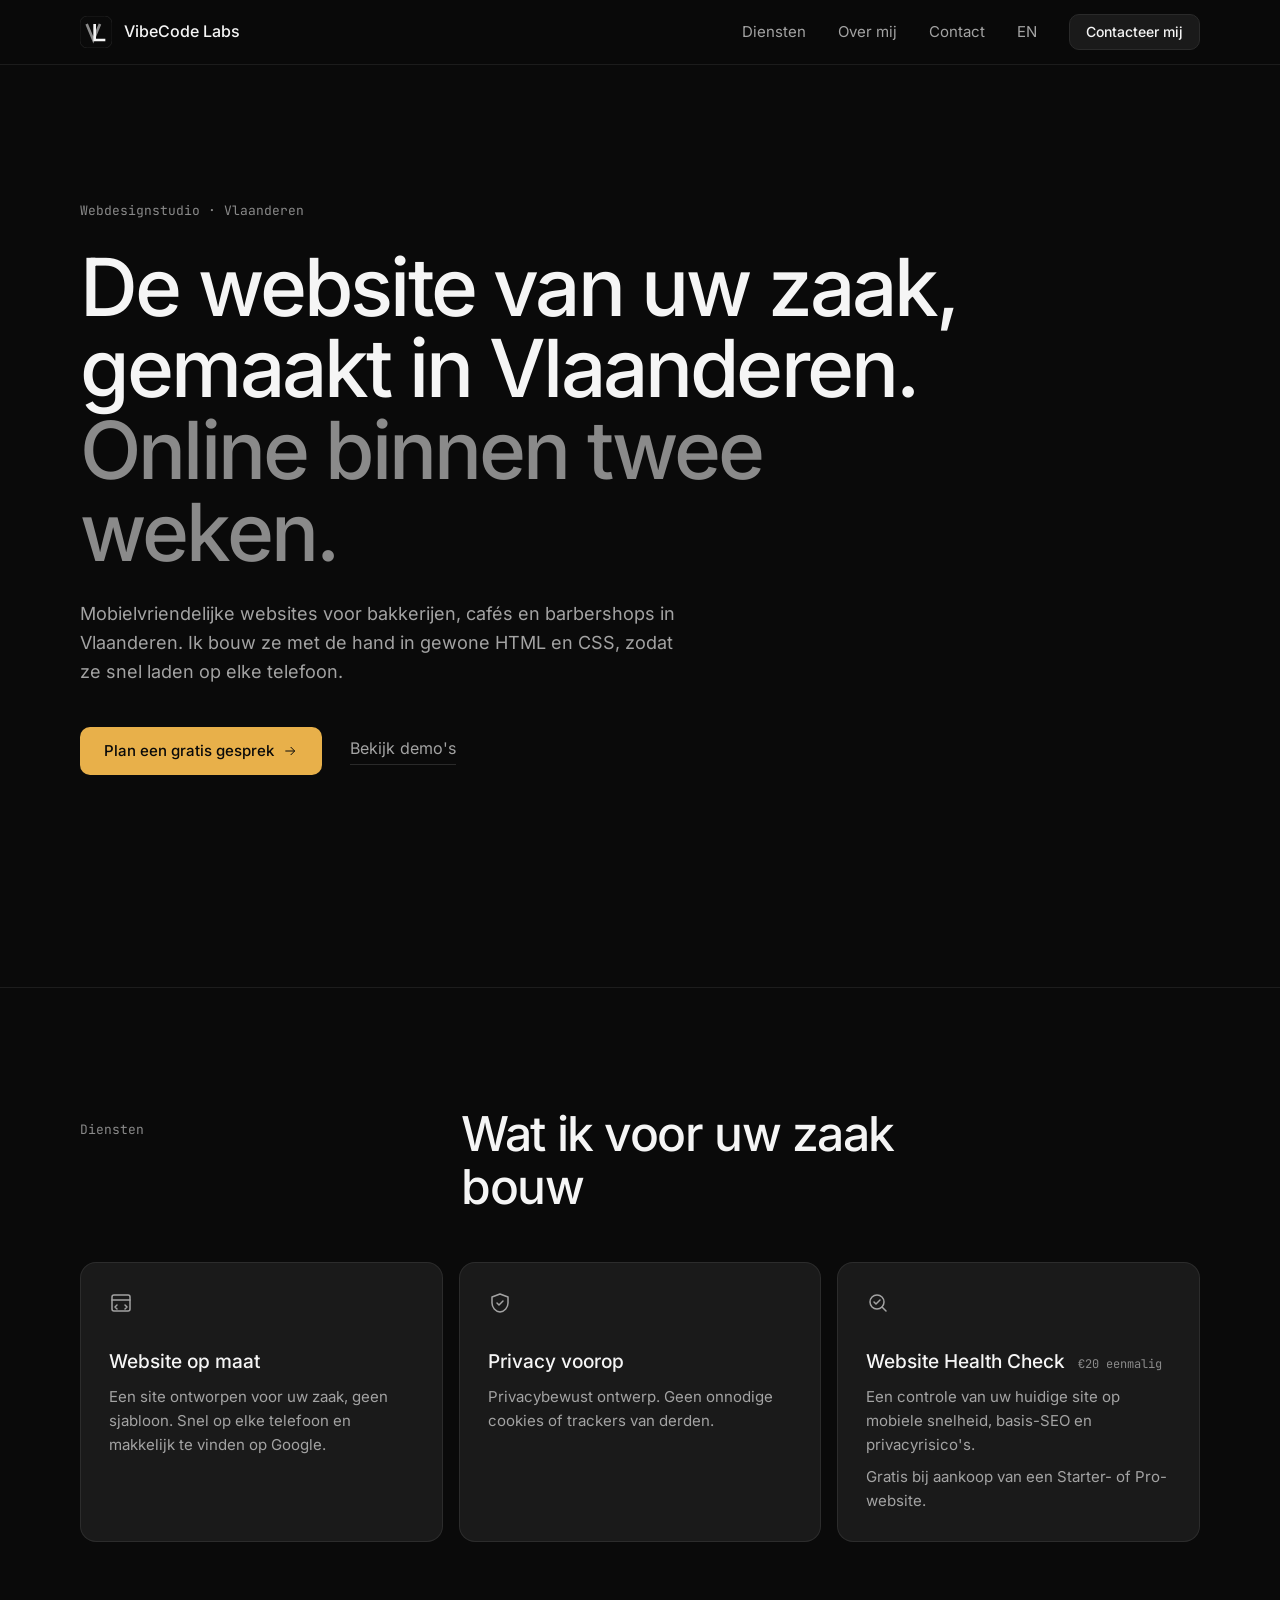
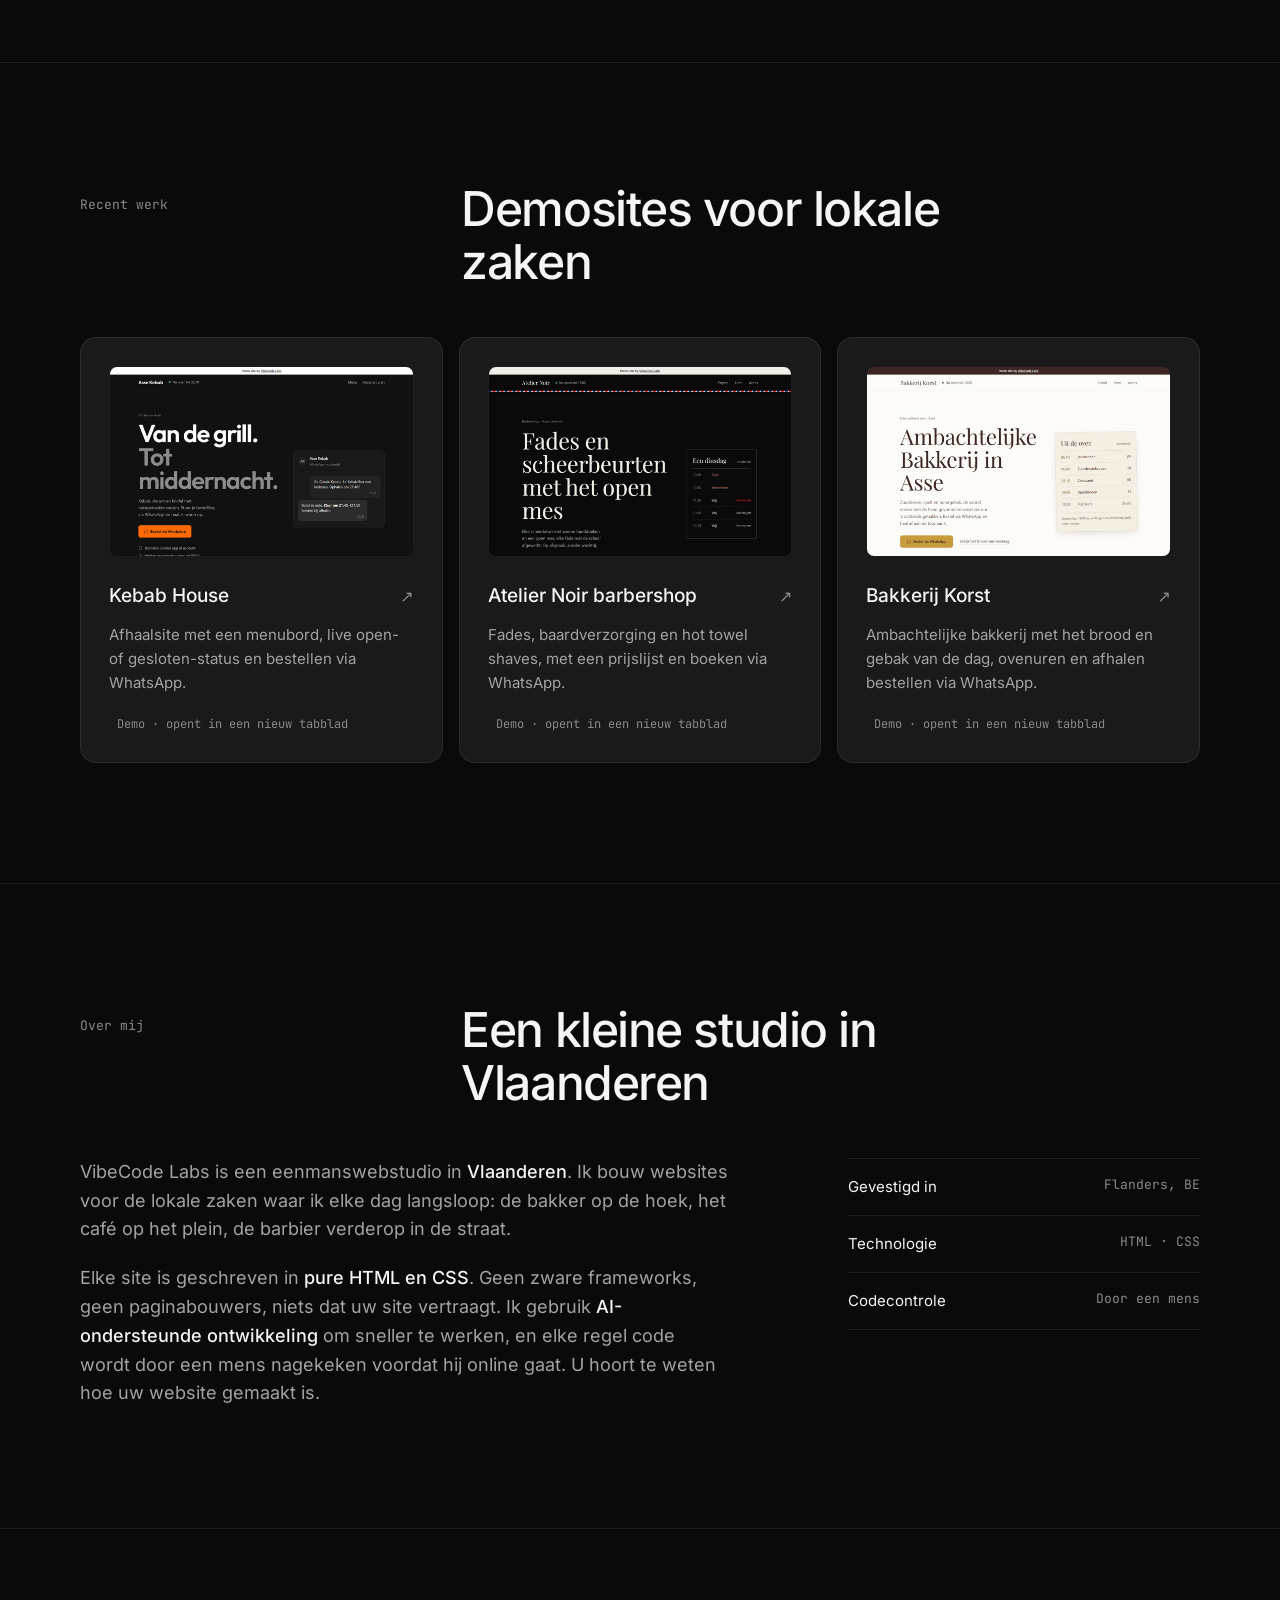
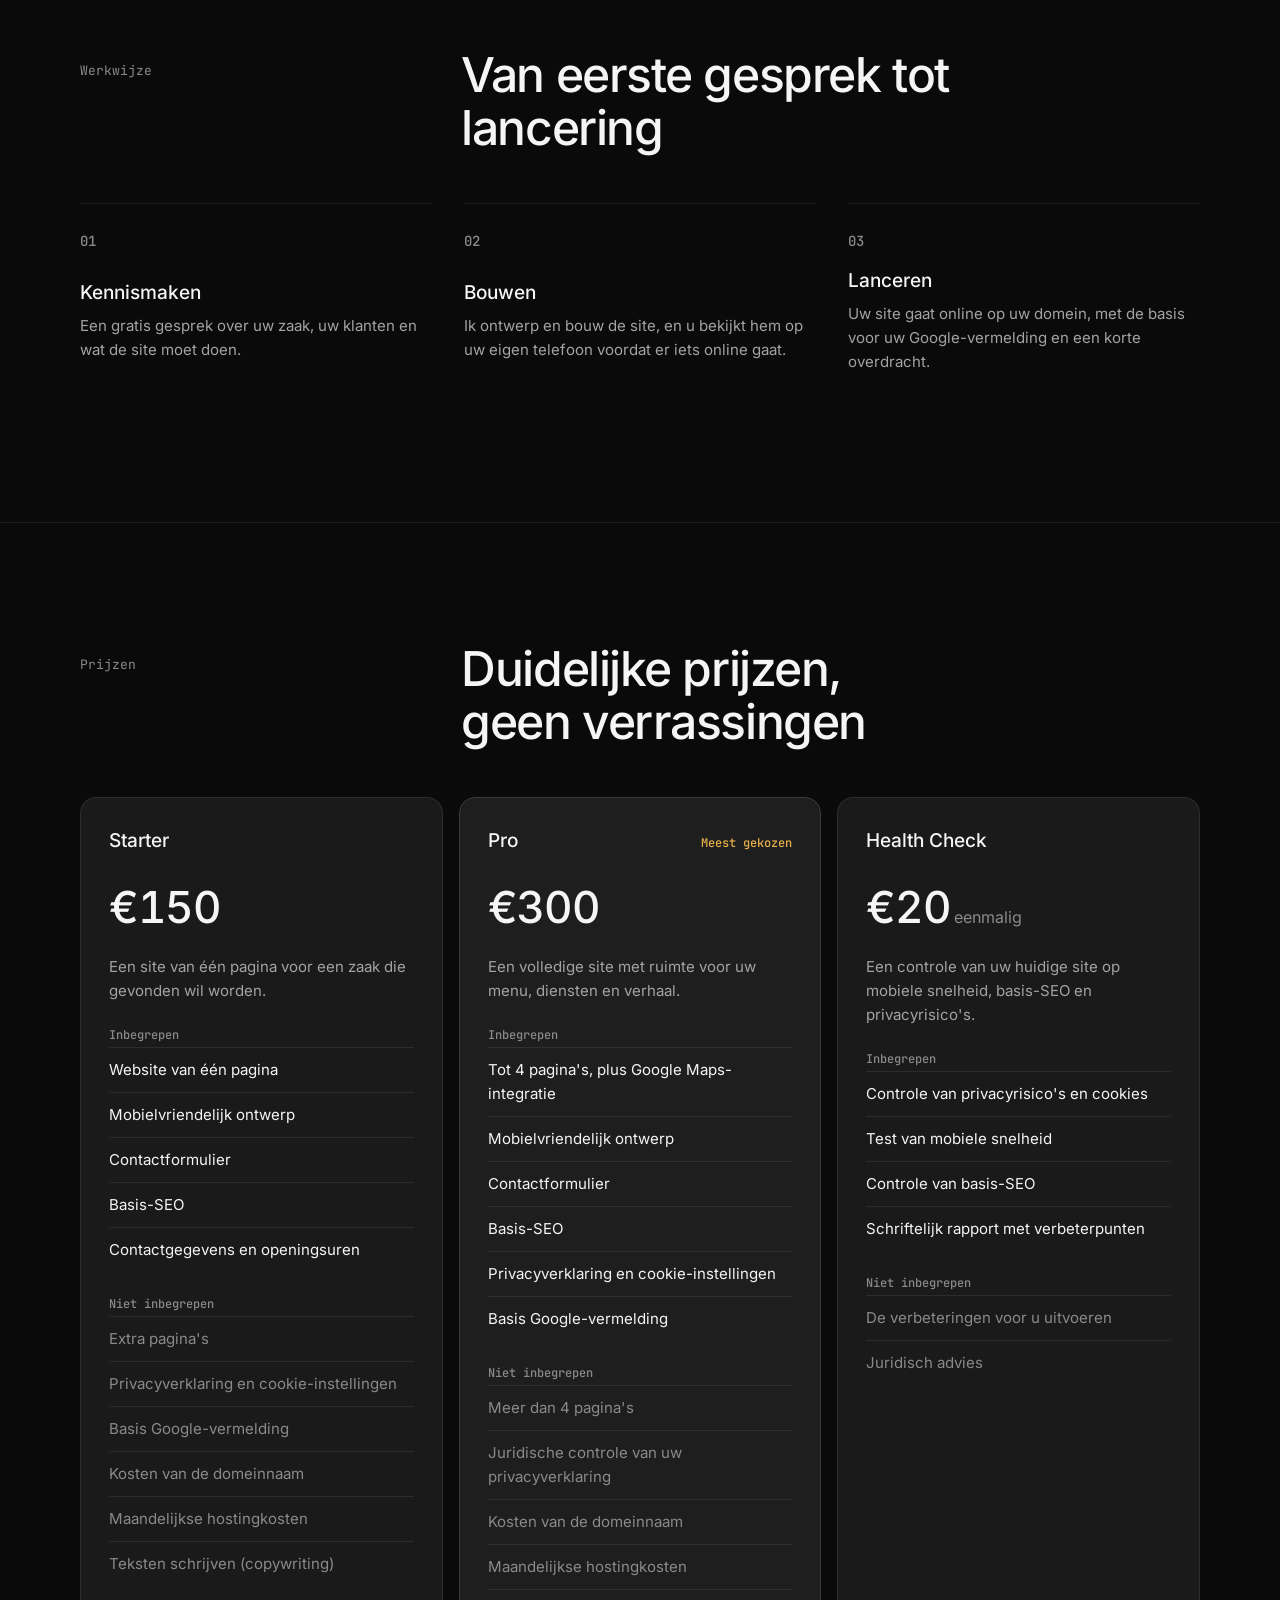
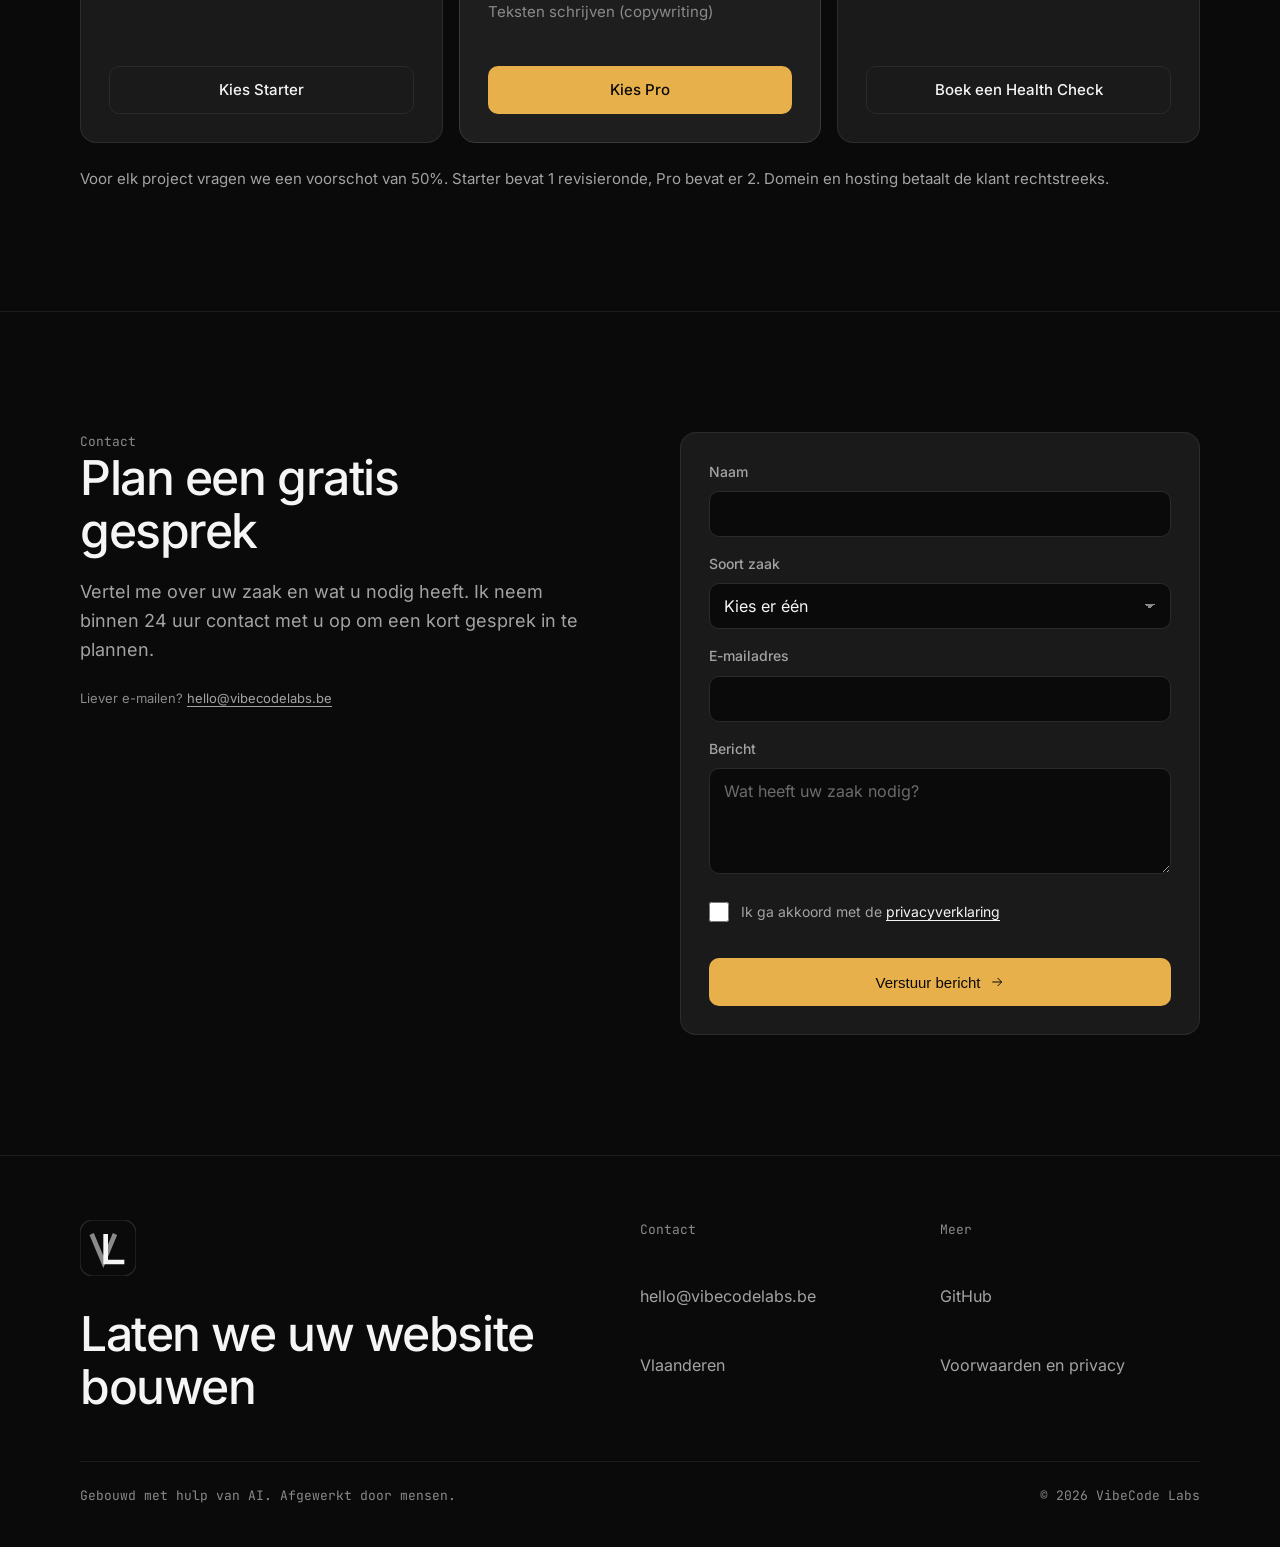
==== commit 4d311ec1: "chore: OPSEC sweep - removed personal identifiers Co-Authored-By: Claude Opus 5.5 <noreply@anthropic" ====
--- a/index.html
+++ b/index.html
@@ -3,12 +3,12 @@
 <head>
 <meta charset="utf-8">
 <meta name="viewport" content="width=device-width, initial-scale=1">
-<title>Websites voor lokale zaken in Asse | VibeCode Labs</title>
-<meta name="description" content="Webdesignstudio in Asse. Snelle, mobielvriendelijke en privacybewuste websites voor bakkerijen, cafés en barbershops.">
+<title>Websites voor lokale zaken in Vlaanderen | VibeCode Labs</title>
+<meta name="description" content="Webdesignstudio in Vlaanderen. Snelle, mobielvriendelijke en privacybewuste websites voor bakkerijen, cafés en barbershops.">
 <meta property="og:type" content="website">
-<meta property="og:title" content="Websites voor lokale zaken in Asse | VibeCode Labs">
+<meta property="og:title" content="Websites voor lokale zaken in Vlaanderen | VibeCode Labs">
 <meta property="og:image" content="https://qrdz0.github.io/VibeCode-Labs/og-image.jpg">
-<meta property="og:description" content="Snelle, mobielvriendelijke websites voor lokale zaken in Asse en omgeving.">
+<meta property="og:description" content="Snelle, mobielvriendelijke websites voor lokale zaken in Vlaanderen.">
 <meta property="og:url" content="https://qrdz0.github.io/VibeCode-Labs/">
 <meta property="og:locale" content="nl_BE">
 <meta property="og:locale:alternate" content="en_BE">
@@ -225,9 +225,9 @@
 <main id="top">
   <section class="hero">
     <div class="wrap">
-      <p class="mono eyebrow reveal"><span class="t-nl">Webdesignstudio · Asse, België</span><span class="t-en" lang="en">Web design studio · Asse, Belgium</span></p>
-      <h1 class="reveal"><span class="t-nl">De website van uw zaak, gemaakt in Asse. <span class="dim">Online binnen twee weken.</span></span><span class="t-en" lang="en">Your shop's website, built in Asse. <span class="dim">Live in two weeks.</span></span></h1>
-      <p class="lead reveal"><span class="t-nl">Mobielvriendelijke websites voor bakkerijen, cafés en barbershops in Asse en omgeving. Ik bouw ze met de hand in gewone HTML en CSS, zodat ze snel laden op elke telefoon.</span><span class="t-en" lang="en">Mobile-first websites for bakeries, cafés and barbershops in Asse and the surrounding area. I build them by hand in plain HTML and CSS, so they load fast on any phone.</span></p>
+      <p class="mono eyebrow reveal"><span class="t-nl">Webdesignstudio · Vlaanderen</span><span class="t-en" lang="en">Web design studio · Flanders</span></p>
+      <h1 class="reveal"><span class="t-nl">De website van uw zaak, gemaakt in Vlaanderen. <span class="dim">Online binnen twee weken.</span></span><span class="t-en" lang="en">Your shop's website, built in Flanders. <span class="dim">Live in two weeks.</span></span></h1>
+      <p class="lead reveal"><span class="t-nl">Mobielvriendelijke websites voor bakkerijen, cafés en barbershops in Vlaanderen. Ik bouw ze met de hand in gewone HTML en CSS, zodat ze snel laden op elke telefoon.</span><span class="t-en" lang="en">Mobile-first websites for bakeries, cafés and barbershops in Flanders. I build them by hand in plain HTML and CSS, so they load fast on any phone.</span></p>
       <div class="actions reveal">
         <a class="btn btn-primary" href="#start"><span class="t-nl">Plan een gratis gesprek</span><span class="t-en" lang="en">Book a free call</span>
           <svg width="16" height="16" viewBox="0 0 24 24" fill="none" stroke="currentColor" stroke-width="1.5" aria-hidden="true"><path d="M5 12h14M13 6l6 6-6 6"/></svg>
@@ -271,8 +271,8 @@
       <div class="head reveal"><p class="mono"><span class="t-nl">Recent werk</span><span class="t-en" lang="en">Recent work</span></p><h2><span class="t-nl">Demosites voor lokale zaken</span><span class="t-en" lang="en">Demo sites for local shops</span></h2></div>
       <div class="work">
         <a class="card reveal" href="https://qrdz0.github.io/VibeCode-Labs/demos/Asse-Kebab/" target="_blank" rel="noopener">
-          <span class="shot"><img src="demos/kebab-preview.jpg" alt="Startpagina van de Asse Kebab demo: zwarte pagina met een oranje WhatsApp-knop en een voorbeeldbestelling in een chatvenster" width="1200" height="750" loading="lazy"></span>
-          <div class="work-top"><h3>Asse Kebab</h3><span class="arrow" aria-hidden="true">↗</span></div>
+          <span class="shot"><img src="demos/kebab-preview.jpg" alt="Startpagina van de Kebab House demo: zwarte pagina met een oranje WhatsApp-knop en een voorbeeldbestelling in een chatvenster" width="1200" height="750" loading="lazy"></span>
+          <div class="work-top"><h3>Kebab House</h3><span class="arrow" aria-hidden="true">↗</span></div>
           <p><span class="t-nl">Afhaalsite met een menubord, live open- of gesloten-status en bestellen via WhatsApp.</span><span class="t-en" lang="en">Takeaway site with a menu board, live open or closed status and WhatsApp ordering.</span></p>
           <span class="tag work-meta"><span class="t-nl">Demo · opent in een nieuw tabblad</span><span class="t-en" lang="en">Demo · opens in a new tab</span></span>
         </a>
@@ -294,14 +294,14 @@
 
   <section id="about" class="section">
     <div class="wrap">
-      <div class="head reveal"><p class="mono"><span class="t-nl">Over mij</span><span class="t-en" lang="en">About</span></p><h2><span class="t-nl">Een kleine studio in Asse</span><span class="t-en" lang="en">A small studio in Asse</span></h2></div>
+      <div class="head reveal"><p class="mono"><span class="t-nl">Over mij</span><span class="t-en" lang="en">About</span></p><h2><span class="t-nl">Een kleine studio in Vlaanderen</span><span class="t-en" lang="en">A small studio in Flanders</span></h2></div>
       <div class="about">
         <div class="reveal">
-          <p><span class="t-nl">VibeCode Labs is een eenmanswebstudio in <strong>Asse, België</strong>. Ik bouw websites voor de lokale zaken waar ik elke dag langsloop: de bakker op de hoek, het café op het plein, de barbier verderop in de straat.</span><span class="t-en" lang="en">VibeCode Labs is a one-person web studio based in <strong>Asse, Belgium</strong>. I build websites for the local businesses I walk past every day, the bakery on the corner, the café on the square, the barber down the street.</span></p>
+          <p><span class="t-nl">VibeCode Labs is een eenmanswebstudio in <strong>Vlaanderen</strong>. Ik bouw websites voor de lokale zaken waar ik elke dag langsloop: de bakker op de hoek, het café op het plein, de barbier verderop in de straat.</span><span class="t-en" lang="en">VibeCode Labs is a one-person web studio based in <strong>Flanders</strong>. I build websites for the local businesses I walk past every day, the bakery on the corner, the café on the square, the barber down the street.</span></p>
           <p><span class="t-nl">Elke site is geschreven in <strong>pure HTML en CSS</strong>. Geen zware frameworks, geen paginabouwers, niets dat uw site vertraagt. Ik gebruik <strong>AI-ondersteunde ontwikkeling</strong> om sneller te werken, en elke regel code wordt door een mens nagekeken voordat hij online gaat. U hoort te weten hoe uw website gemaakt is.</span><span class="t-en" lang="en">Every site is written in <strong>pure HTML and CSS</strong>. No heavy frameworks, no page builders, nothing to slow it down. I use <strong>AI-assisted development</strong> to work faster, and every line is reviewed by a human before it goes live. You should know how your website was made.</span></p>
         </div>
         <ul class="facts reveal">
-          <li><span><span class="t-nl">Gevestigd in</span><span class="t-en" lang="en">Based in</span></span><span class="mono">Asse, BE</span></li>
+          <li><span><span class="t-nl">Gevestigd in</span><span class="t-en" lang="en">Based in</span></span><span class="mono">Flanders, BE</span></li>
           <li><span><span class="t-nl">Technologie</span><span class="t-en" lang="en">Stack</span></span><span class="mono">HTML · CSS</span></li>
           <li><span><span class="t-nl">Codecontrole</span><span class="t-en" lang="en">Code review</span></span><span class="mono"><span class="t-nl">Door een mens</span><span class="t-en" lang="en">Human</span></span></li>
         </ul>
@@ -399,7 +399,7 @@
         <p class="mono">Contact</p>
         <h2><span class="t-nl">Plan een gratis gesprek</span><span class="t-en" lang="en">Book a free call</span></h2>
         <p class="lead"><span class="t-nl">Vertel me over uw zaak en wat u nodig heeft. Ik neem binnen 24 uur contact met u op om een kort gesprek in te plannen.</span><span class="t-en" lang="en">Tell me about your shop and what you need. I'll get back to you within 24 hours to set up a short call.</span></p>
-        <p class="form-note"><span class="t-nl">Liever e-mailen?</span><span class="t-en" lang="en">Prefer email?</span> <a href="mailto:unbanqrdz@gmail.com">unbanqrdz@gmail.com</a></p>
+        <p class="form-note"><span class="t-nl">Liever e-mailen?</span><span class="t-en" lang="en">Prefer email?</span> <a href="mailto:hello@vibecodelabs.be">hello@vibecodelabs.be</a></p>
       </div>
       <div class="card reveal" id="form-box" aria-live="polite">
         <form class="form" id="contact-form" action="https://formspree.io/f/xvkapzny" method="POST">
@@ -434,8 +434,8 @@
       </div>
       <div class="foot-links">
         <span class="mono">Contact</span>
-        <a href="mailto:unbanqrdz@gmail.com">unbanqrdz@gmail.com</a>
-        <span><span class="t-nl">Asse, België</span><span class="t-en" lang="en">Asse, Belgium</span></span>
+        <a href="mailto:hello@vibecodelabs.be">hello@vibecodelabs.be</a>
+        <span><span class="t-nl">Vlaanderen</span><span class="t-en" lang="en">Flanders</span></span>
       </div>
       <div class="foot-links">
         <span class="mono"><span class="t-nl">Meer</span><span class="t-en" lang="en">More</span></span>
@@ -488,8 +488,8 @@
       : '<p class="sent">Bericht verzonden</p><p class="form-note">Bedankt. Ik neem binnen 24 uur contact met u op.</p>';
   } catch {
     err.innerHTML = document.documentElement.lang === 'en'
-      ? 'Sending failed. Please try again or email <a href="mailto:unbanqrdz@gmail.com">unbanqrdz@gmail.com</a>.'
-      : 'Versturen is mislukt. Probeer het opnieuw of mail naar <a href="mailto:unbanqrdz@gmail.com">unbanqrdz@gmail.com</a>.';
+      ? 'Sending failed. Please try again or email <a href="mailto:hello@vibecodelabs.be">hello@vibecodelabs.be</a>.'
+      : 'Versturen is mislukt. Probeer het opnieuw of mail naar <a href="mailto:hello@vibecodelabs.be">hello@vibecodelabs.be</a>.';
     err.hidden = false; btn.disabled = false;
   }
 });
